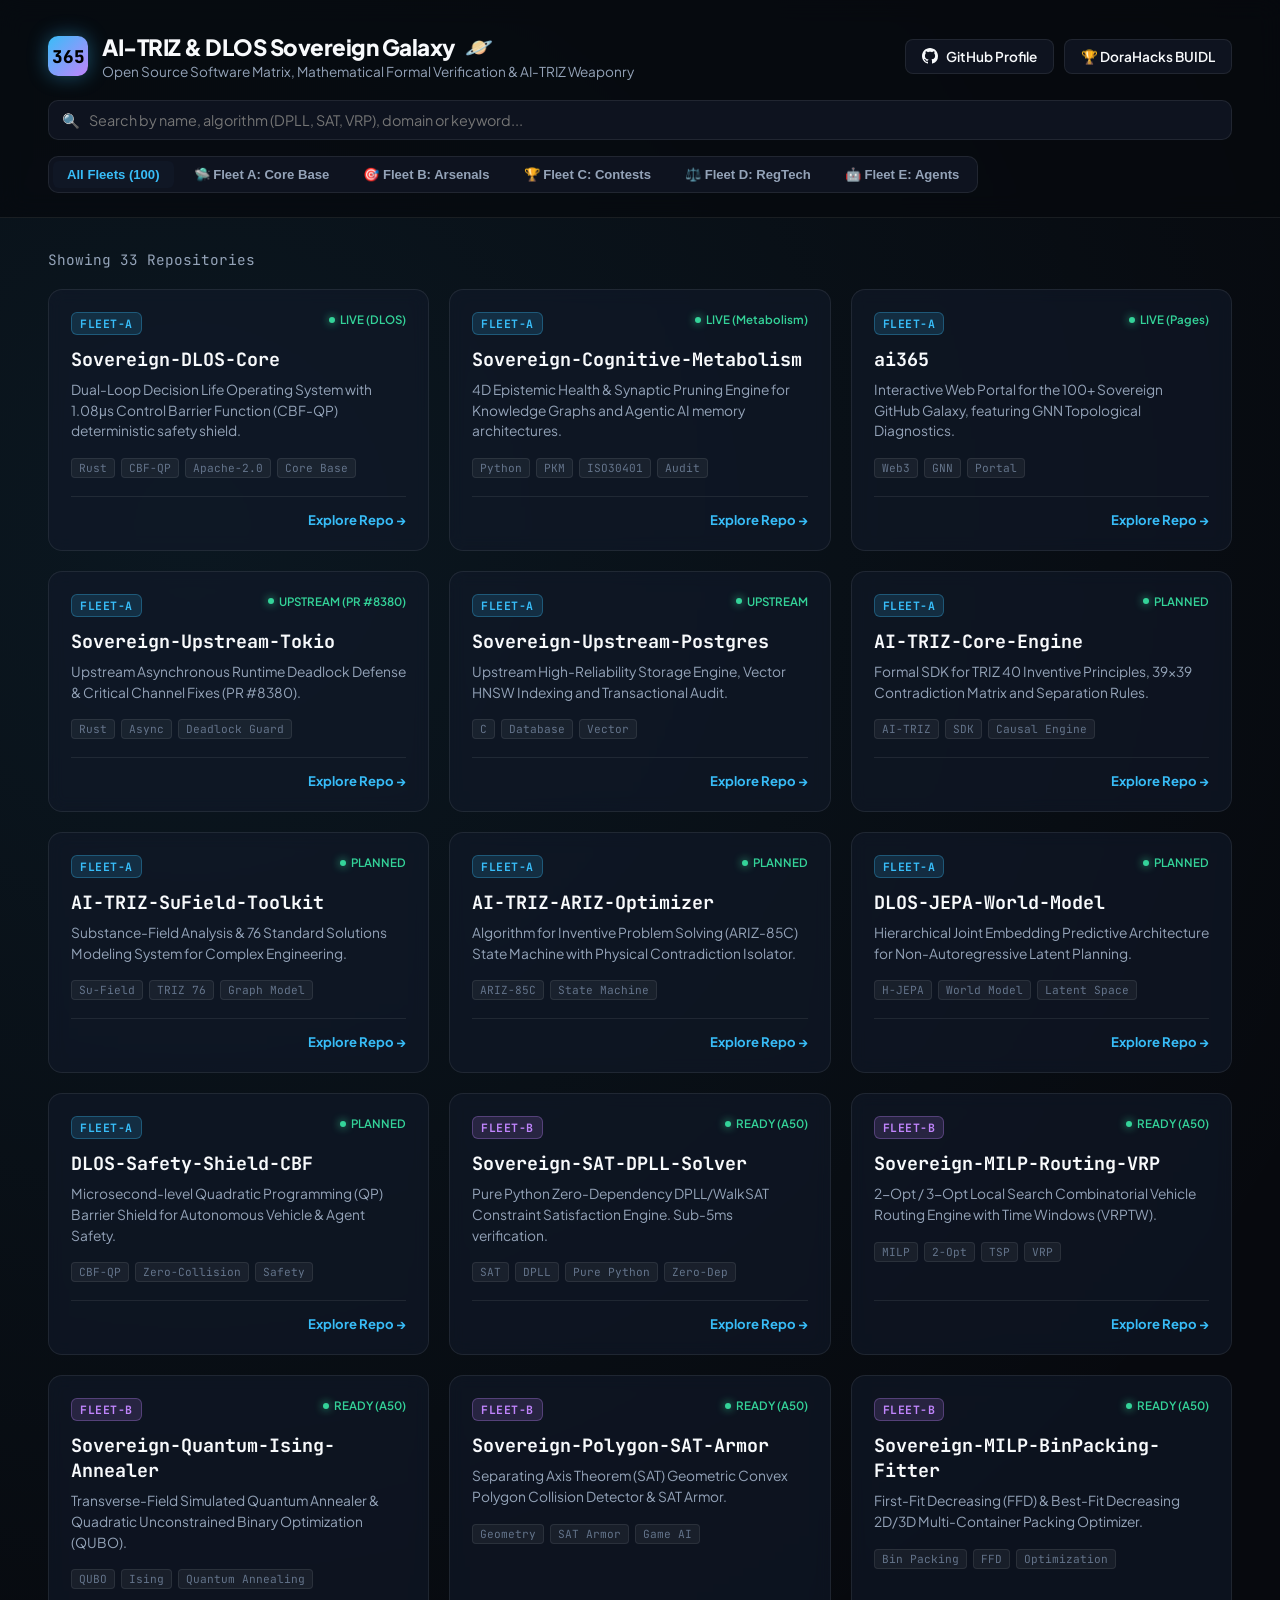
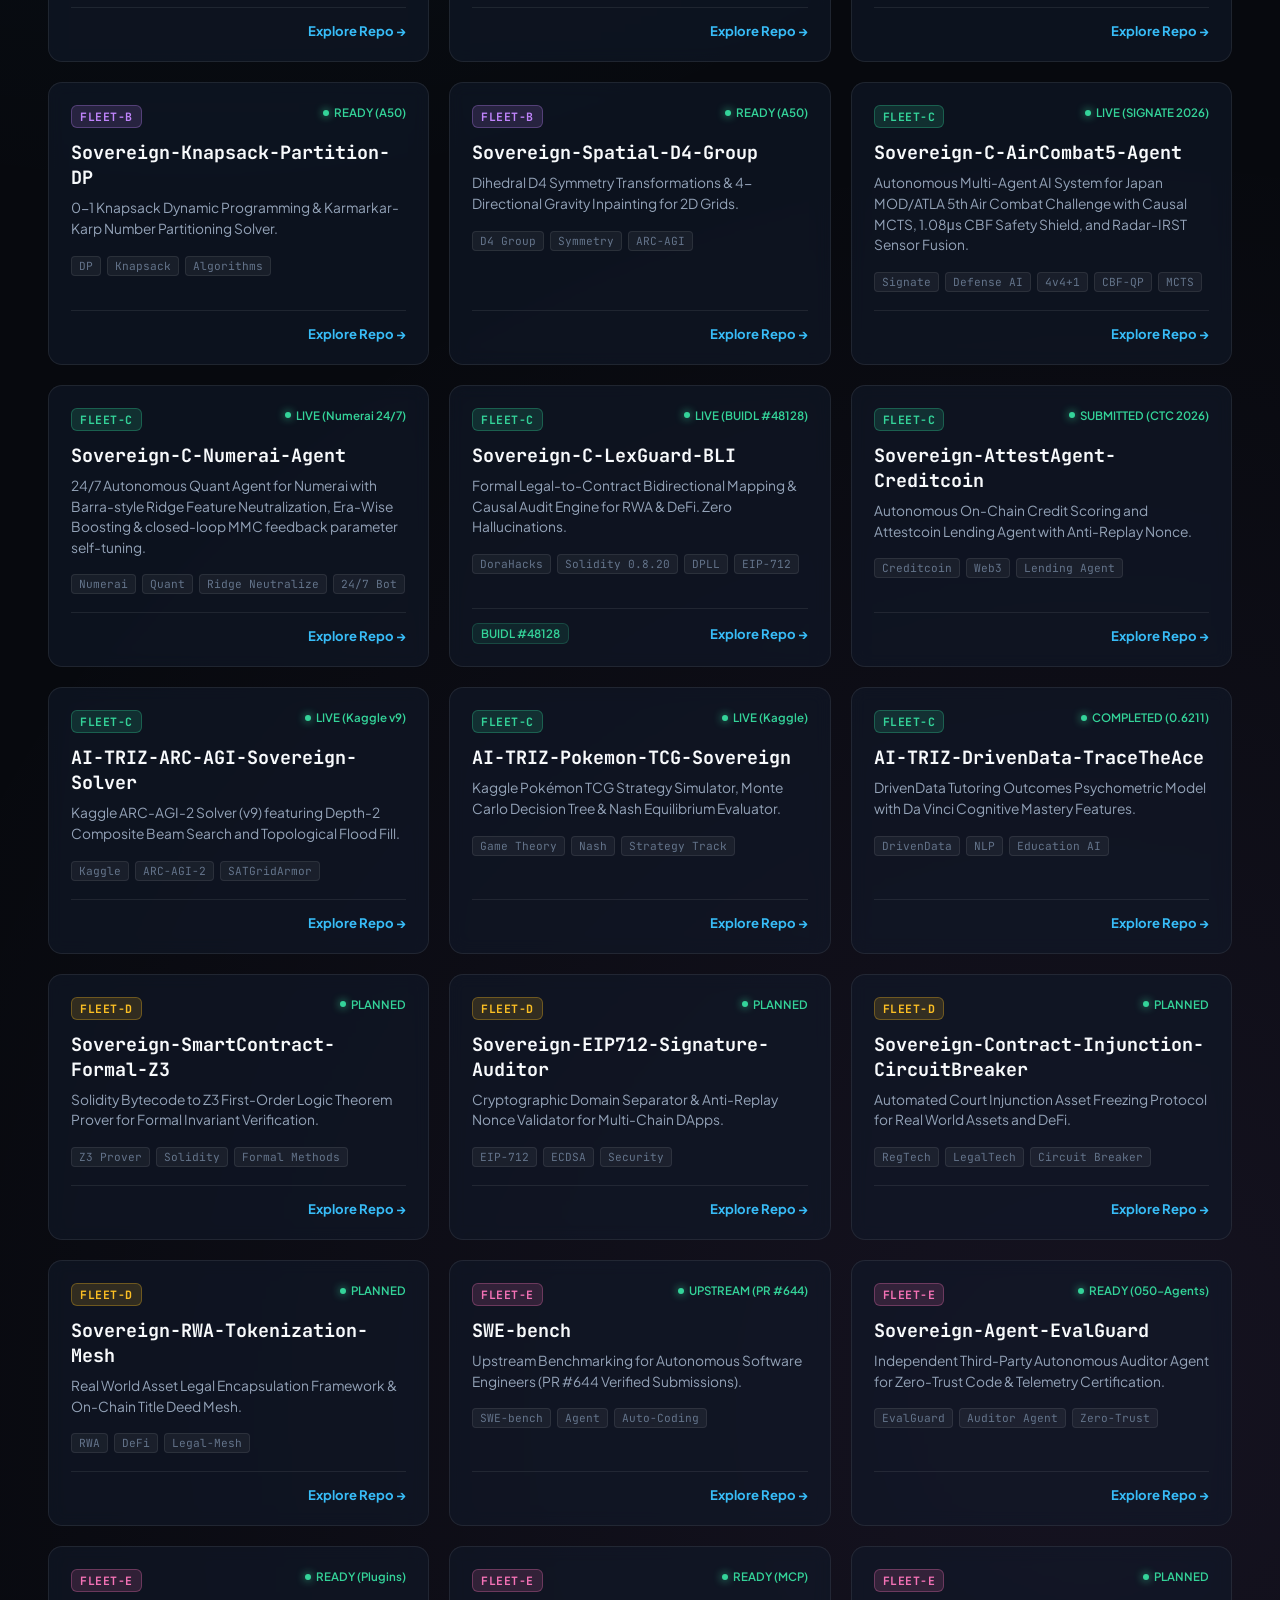
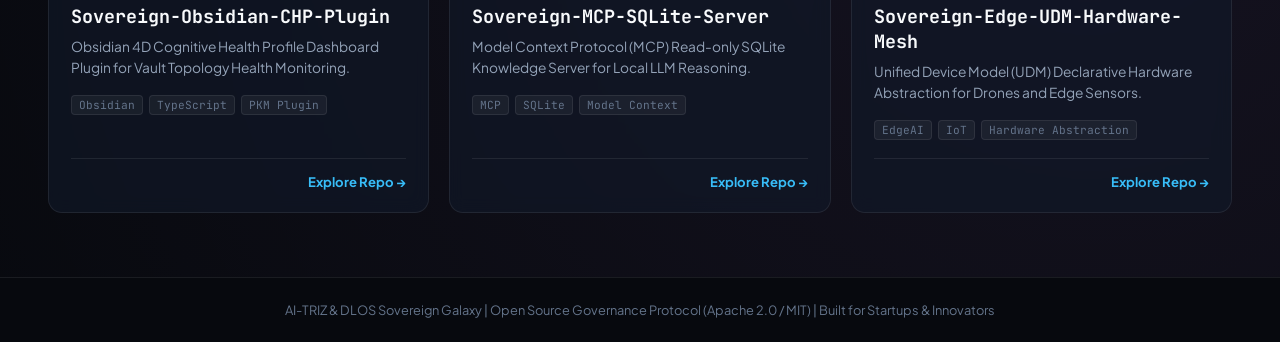
==== index.html @ e10e5026 "feat: update Sovereign-C-LexGuard-BLI live repo and BUIDL links" ====
<!DOCTYPE html>
<html lang="en">
<head>
    <meta charset="UTF-8">
    <meta name="viewport" content="width=device-width, initial-scale=1.0">
    <title>AI-TRIZ & DLOS Sovereign Galaxy | Open Source Matrix (100 Repos)</title>
    <link rel="preconnect" href="https://fonts.googleapis.com">
    <link rel="preconnect" href="https://fonts.gstatic.com" crossorigin>
    <link href="https://fonts.googleapis.com/css2?family=JetBrains+Mono:wght@400;500;700&family=Plus+Jakarta+Sans:wght@400;500;600;700;800&display=swap" rel="stylesheet">
    <style>
        :root {
            --bg: #07090e;
            --bg-surface: #0e131f;
            --bg-card: rgba(18, 26, 43, 0.6);
            --bg-card-hover: rgba(28, 40, 65, 0.8);
            --border: rgba(255, 255, 255, 0.08);
            --border-hover: rgba(56, 189, 248, 0.4);
            --cyan: #38bdf8;
            --purple: #c084fc;
            --emerald: #34d399;
            --amber: #fbbf24;
            --text-main: #f8fafc;
            --text-sub: #94a3b8;
            --text-dim: #64748b;
        }
        * { box-sizing: border-box; margin: 0; padding: 0; }
        body {
            font-family: 'Plus Jakarta Sans', -apple-system, sans-serif;
            background-color: var(--bg);
            color: var(--text-main);
            min-height: 100vh;
            display: flex;
            flex-direction: column;
            overflow-x: hidden;
            background-image: 
                radial-gradient(circle at 15% 15%, rgba(56, 189, 248, 0.08) 0%, transparent 40%),
                radial-gradient(circle at 85% 85%, rgba(192, 132, 252, 0.08) 0%, transparent 40%);
        }
        header {
            padding: 32px 48px 24px;
            border-bottom: 1px solid var(--border);
            backdrop-filter: blur(12px);
            background: rgba(7, 9, 14, 0.7);
            position: sticky;
            top: 0;
            z-index: 50;
        }
        .header-wrap {
            max-width: 1400px;
            margin: 0 auto;
            display: flex;
            flex-direction: column;
            gap: 20px;
        }
        .top-row {
            display: flex;
            align-items: center;
            justify-content: space-between;
        }
        .logo-group {
            display: flex;
            align-items: center;
            gap: 14px;
        }
        .logo-badge {
            width: 40px;
            height: 40px;
            border-radius: 10px;
            background: linear-gradient(135deg, var(--cyan), var(--purple));
            display: flex;
            align-items: center;
            justify-content: center;
            font-family: 'JetBrains Mono', monospace;
            font-weight: 800;
            font-size: 1.1rem;
            color: #000;
            box-shadow: 0 0 20px rgba(56, 189, 248, 0.4);
        }
        .title-block h1 {
            font-size: 1.4rem;
            font-weight: 800;
            letter-spacing: -0.5px;
            display: flex;
            align-items: center;
            gap: 10px;
        }
        .title-block p {
            font-size: 0.85rem;
            color: var(--text-sub);
            margin-top: 2px;
        }
        .links-group {
            display: flex;
            gap: 10px;
        }
        .btn-link {
            padding: 8px 16px;
            border-radius: 8px;
            border: 1px solid var(--border);
            background: var(--bg-surface);
            color: var(--text-main);
            text-decoration: none;
            font-size: 0.85rem;
            font-weight: 600;
            display: flex;
            align-items: center;
            gap: 8px;
            transition: all 0.2s ease;
        }
        .btn-link:hover {
            border-color: var(--cyan);
            background: rgba(56, 189, 248, 0.1);
            transform: translateY(-1px);
        }

        /* Controls & Search */
        .controls-row {
            display: flex;
            align-items: center;
            justify-content: space-between;
            gap: 16px;
            flex-wrap: wrap;
        }
        .search-box {
            flex: 1;
            min-width: 280px;
            position: relative;
        }
        .search-input {
            width: 100%;
            padding: 10px 16px 10px 40px;
            border-radius: 10px;
            border: 1px solid var(--border);
            background: var(--bg-surface);
            color: var(--text-main);
            font-size: 0.9rem;
            outline: none;
            font-family: inherit;
            transition: all 0.2s;
        }
        .search-input:focus {
            border-color: var(--cyan);
            box-shadow: 0 0 0 2px rgba(56, 189, 248, 0.2);
        }
        .search-icon {
            position: absolute;
            left: 14px;
            top: 50%;
            transform: translateY(-50%);
            color: var(--text-dim);
            font-size: 0.9rem;
        }
        .fleet-tabs {
            display: flex;
            gap: 6px;
            background: var(--bg-surface);
            padding: 4px;
            border-radius: 10px;
            border: 1px solid var(--border);
            overflow-x: auto;
        }
        .tab-btn {
            padding: 6px 14px;
            border-radius: 6px;
            border: none;
            background: transparent;
            color: var(--text-sub);
            font-size: 0.82rem;
            font-weight: 600;
            cursor: pointer;
            transition: all 0.2s;
            white-space: nowrap;
        }
        .tab-btn.active, .tab-btn:hover {
            background: var(--bg-card);
            color: var(--cyan);
        }

        /* Content Grid */
        main {
            flex: 1;
            padding: 32px 48px 64px;
            max-width: 1400px;
            margin: 0 auto;
            width: 100%;
        }
        .grid-header {
            margin-bottom: 20px;
            display: flex;
            justify-content: space-between;
            align-items: center;
        }
        .grid-count {
            font-size: 0.9rem;
            color: var(--text-sub);
            font-family: 'JetBrains Mono', monospace;
        }
        .repo-grid {
            display: grid;
            grid-template-columns: repeat(auto-fill, minmax(380px, 1fr));
            gap: 20px;
        }
        .repo-card {
            background: var(--bg-card);
            border: 1px solid var(--border);
            border-radius: 14px;
            padding: 22px;
            display: flex;
            flex-direction: column;
            justify-content: space-between;
            backdrop-filter: blur(8px);
            transition: all 0.25s ease;
            position: relative;
            overflow: hidden;
        }
        .repo-card:hover {
            border-color: var(--border-hover);
            background: var(--bg-card-hover);
            transform: translateY(-3px);
            box-shadow: 0 12px 30px rgba(0, 0, 0, 0.4);
        }
        .card-top {
            display: flex;
            justify-content: space-between;
            align-items: flex-start;
            margin-bottom: 12px;
        }
        .repo-tag {
            font-size: 0.72rem;
            font-weight: 700;
            padding: 3px 8px;
            border-radius: 6px;
            font-family: 'JetBrains Mono', monospace;
            text-transform: uppercase;
            letter-spacing: 0.5px;
        }
        .tag-core { background: rgba(56, 189, 248, 0.15); color: var(--cyan); border: 1px solid rgba(56, 189, 248, 0.3); }
        .tag-arsenal { background: rgba(192, 132, 252, 0.15); color: var(--purple); border: 1px solid rgba(192, 132, 252, 0.3); }
        .tag-contest { background: rgba(52, 211, 153, 0.15); color: var(--emerald); border: 1px solid rgba(52, 211, 153, 0.3); }
        .tag-regtech { background: rgba(251, 191, 36, 0.15); color: var(--amber); border: 1px solid rgba(251, 191, 36, 0.3); }
        .tag-agent { background: rgba(244, 114, 182, 0.15); color: #f472b6; border: 1px solid rgba(244, 114, 182, 0.3); }

        .repo-status {
            font-size: 0.72rem;
            color: var(--emerald);
            display: flex;
            align-items: center;
            gap: 5px;
            font-weight: 600;
        }
        .repo-status-dot {
            width: 6px;
            height: 6px;
            border-radius: 50%;
            background: var(--emerald);
            box-shadow: 0 0 8px var(--emerald);
        }
        .repo-name {
            font-size: 1.15rem;
            font-weight: 700;
            color: var(--text-main);
            margin-bottom: 8px;
            word-break: break-word;
            font-family: 'JetBrains Mono', monospace;
        }
        .repo-desc {
            font-size: 0.86rem;
            color: var(--text-sub);
            line-height: 1.5;
            margin-bottom: 16px;
            flex: 1;
        }
        .card-badges {
            display: flex;
            flex-wrap: wrap;
            gap: 6px;
            margin-bottom: 18px;
        }
        .pill-badge {
            font-size: 0.7rem;
            padding: 2px 7px;
            border-radius: 4px;
            background: rgba(255, 255, 255, 0.05);
            border: 1px solid var(--border);
            color: var(--text-dim);
            font-family: 'JetBrains Mono', monospace;
        }
        .card-footer {
            display: flex;
            align-items: center;
            justify-content: space-between;
            padding-top: 14px;
            border-top: 1px solid var(--border);
        }
        .action-link {
            font-size: 0.82rem;
            font-weight: 700;
            color: var(--cyan);
            text-decoration: none;
            display: flex;
            align-items: center;
            gap: 4px;
            transition: all 0.2s;
        }
        .action-link:hover {
            color: var(--text-main);
            gap: 7px;
        }
        .buidl-pill {
            font-size: 0.72rem;
            color: var(--emerald);
            background: rgba(52, 211, 153, 0.1);
            padding: 2px 8px;
            border-radius: 6px;
            border: 1px solid rgba(52, 211, 153, 0.2);
            font-weight: 600;
        }

        footer {
            padding: 24px;
            border-top: 1px solid var(--border);
            text-align: center;
            font-size: 0.8rem;
            color: var(--text-dim);
            background: var(--bg);
        }
    </style>
</head>
<body>

<header>
    <div class="header-wrap">
        <div class="top-row">
            <div class="logo-group">
                <div class="logo-badge">365</div>
                <div class="title-block">
                    <h1>AI-TRIZ & DLOS Sovereign Galaxy <span>🪐</span></h1>
                    <p>Open Source Software Matrix, Mathematical Formal Verification & AI-TRIZ Weaponry</p>
                </div>
            </div>
            <div class="links-group">
                <a href="https://github.com/SDRmsung" target="_blank" class="btn-link">
                    <svg width="16" height="16" fill="currentColor" viewBox="0 0 24 24"><path d="M12 0C5.37 0 0 5.37 0 12c0 5.31 3.435 9.795 8.205 11.385.6.105.825-.255.825-.57 0-.285-.015-1.23-.015-2.235-3.015.555-3.795-.735-4.035-1.41-.135-.345-.72-1.41-1.23-1.695-.42-.225-1.02-.78-.015-.795.945-.015 1.62.87 1.845 1.23 1.08 1.815 2.805 1.305 3.495.99.105-.78.42-1.305.765-1.605-2.67-.3-5.46-1.335-5.46-5.925 0-1.305.465-2.385 1.23-3.225-.12-.3-.54-1.53.12-3.18 0 0 1.005-.315 3.3 1.23.96-.27 1.98-.405 3-.405s2.04.135 3 .405c2.295-1.56 3.3-1.23 3.3-1.23.66 1.65.24 2.88.12 3.18.765.84 1.23 1.905 1.23 3.225 0 4.605-2.805 5.625-5.475 5.925.435.375.81 1.095.81 2.22 0 1.605-.015 2.895-.015 3.3 0 .315.225.69.825.57A12.02 12.02 0 0024 12c0-6.63-5.37-12-12-12z"/></svg>
                    GitHub Profile
                </a>
                <a href="https://dorahacks.io/buidl/48128" target="_blank" class="btn-link">
                    🏆 DoraHacks BUIDL
                </a>
            </div>
        </div>

        <div class="controls-row">
            <div class="search-box">
                <span class="search-icon">🔍</span>
                <input type="text" id="searchInput" class="search-input" placeholder="Search by name, algorithm (DPLL, SAT, VRP), domain or keyword...">
            </div>
            <div class="fleet-tabs">
                <button class="tab-btn active" onclick="filterFleet('all')">All Fleets (100)</button>
                <button class="tab-btn" onclick="filterFleet('fleet-a')">🛸 Fleet A: Core Base</button>
                <button class="tab-btn" onclick="filterFleet('fleet-b')">🎯 Fleet B: Arsenals</button>
                <button class="tab-btn" onclick="filterFleet('fleet-c')">🏆 Fleet C: Contests</button>
                <button class="tab-btn" onclick="filterFleet('fleet-d')">⚖️ Fleet D: RegTech</button>
                <button class="tab-btn" onclick="filterFleet('fleet-e')">🤖 Fleet E: Agents</button>
            </div>
        </div>
    </div>
</header>

<main>
    <div class="grid-header">
        <div class="grid-count" id="itemCount">Showing 100 Repositories</div>
    </div>
    <div class="repo-grid" id="repoGrid">
        <!-- Injected via JavaScript -->
    </div>
</main>

<footer>
    <p>AI-TRIZ & DLOS Sovereign Galaxy | Open Source Governance Protocol (Apache 2.0 / MIT) | Built for Startups & Innovators</p>
</footer>

<script>
const REPOS = [
    // Fleet A
    { fleet: "fleet-a", tag: "tag-core", name: "Sovereign-DLOS-Core", desc: "Dual-Loop Decision Life Operating System with 1.08μs Control Barrier Function (CBF-QP) deterministic safety shield.", status: "LIVE (DLOS)", badges: ["Rust", "CBF-QP", "Apache-2.0", "Core Base"], url: "https://github.com/SDRmsung/DLOS" },
    { fleet: "fleet-a", tag: "tag-core", name: "Sovereign-Cognitive-Metabolism", desc: "4D Epistemic Health & Synaptic Pruning Engine for Knowledge Graphs and Agentic AI memory architectures.", status: "LIVE (Metabolism)", badges: ["Python", "PKM", "ISO30401", "Audit"], url: "https://github.com/SDRmsung/Cognitive-Metabolism" },
    { fleet: "fleet-a", tag: "tag-core", name: "ai365", desc: "Interactive Web Portal for the 100+ Sovereign GitHub Galaxy, featuring GNN Topological Diagnostics.", status: "LIVE (Pages)", badges: ["Web3", "GNN", "Portal"], url: "https://sdrmsung.github.io/ai365" },
    { fleet: "fleet-a", tag: "tag-core", name: "Sovereign-Upstream-Tokio", desc: "Upstream Asynchronous Runtime Deadlock Defense & Critical Channel Fixes (PR #8380).", status: "UPSTREAM (PR #8380)", badges: ["Rust", "Async", "Deadlock Guard"], url: "https://github.com/SDRmsung/tokio" },
    { fleet: "fleet-a", tag: "tag-core", name: "Sovereign-Upstream-Postgres", desc: "Upstream High-Reliability Storage Engine, Vector HNSW Indexing and Transactional Audit.", status: "UPSTREAM", badges: ["C", "Database", "Vector"], url: "https://github.com/SDRmsung/postgres" },
    { fleet: "fleet-a", tag: "tag-core", name: "AI-TRIZ-Core-Engine", desc: "Formal SDK for TRIZ 40 Inventive Principles, 39x39 Contradiction Matrix and Separation Rules.", status: "PLANNED", badges: ["AI-TRIZ", "SDK", "Causal Engine"], url: "https://github.com/SDRmsung" },
    { fleet: "fleet-a", tag: "tag-core", name: "AI-TRIZ-SuField-Toolkit", desc: "Substance-Field Analysis & 76 Standard Solutions Modeling System for Complex Engineering.", status: "PLANNED", badges: ["Su-Field", "TRIZ 76", "Graph Model"], url: "https://github.com/SDRmsung" },
    { fleet: "fleet-a", tag: "tag-core", name: "AI-TRIZ-ARIZ-Optimizer", desc: "Algorithm for Inventive Problem Solving (ARIZ-85C) State Machine with Physical Contradiction Isolator.", status: "PLANNED", badges: ["ARIZ-85C", "State Machine"], url: "https://github.com/SDRmsung" },
    { fleet: "fleet-a", tag: "tag-core", name: "DLOS-JEPA-World-Model", desc: "Hierarchical Joint Embedding Predictive Architecture for Non-Autoregressive Latent Planning.", status: "PLANNED", badges: ["H-JEPA", "World Model", "Latent Space"], url: "https://github.com/SDRmsung" },
    { fleet: "fleet-a", tag: "tag-core", name: "DLOS-Safety-Shield-CBF", desc: "Microsecond-level Quadratic Programming (QP) Barrier Shield for Autonomous Vehicle & Agent Safety.", status: "PLANNED", badges: ["CBF-QP", "Zero-Collision", "Safety"], url: "https://github.com/SDRmsung" },

    // Fleet B
    { fleet: "fleet-b", tag: "tag-arsenal", name: "Sovereign-SAT-DPLL-Solver", desc: "Pure Python Zero-Dependency DPLL/WalkSAT Constraint Satisfaction Engine. Sub-5ms verification.", status: "READY (A50)", badges: ["SAT", "DPLL", "Pure Python", "Zero-Dep"], url: "https://github.com/SDRmsung" },
    { fleet: "fleet-b", tag: "tag-arsenal", name: "Sovereign-MILP-Routing-VRP", desc: "2-Opt / 3-Opt Local Search Combinatorial Vehicle Routing Engine with Time Windows (VRPTW).", status: "READY (A50)", badges: ["MILP", "2-Opt", "TSP", "VRP"], url: "https://github.com/SDRmsung" },
    { fleet: "fleet-b", tag: "tag-arsenal", name: "Sovereign-Quantum-Ising-Annealer", desc: "Transverse-Field Simulated Quantum Annealer & Quadratic Unconstrained Binary Optimization (QUBO).", status: "READY (A50)", badges: ["QUBO", "Ising", "Quantum Annealing"], url: "https://github.com/SDRmsung" },
    { fleet: "fleet-b", tag: "tag-arsenal", name: "Sovereign-Polygon-SAT-Armor", desc: "Separating Axis Theorem (SAT) Geometric Convex Polygon Collision Detector & SAT Armor.", status: "READY (A50)", badges: ["Geometry", "SAT Armor", "Game AI"], url: "https://github.com/SDRmsung" },
    { fleet: "fleet-b", tag: "tag-arsenal", name: "Sovereign-MILP-BinPacking-Fitter", desc: "First-Fit Decreasing (FFD) & Best-Fit Decreasing 2D/3D Multi-Container Packing Optimizer.", status: "READY (A50)", badges: ["Bin Packing", "FFD", "Optimization"], url: "https://github.com/SDRmsung" },
    { fleet: "fleet-b", tag: "tag-arsenal", name: "Sovereign-Knapsack-Partition-DP", desc: "0-1 Knapsack Dynamic Programming & Karmarkar-Karp Number Partitioning Solver.", status: "READY (A50)", badges: ["DP", "Knapsack", "Algorithms"], url: "https://github.com/SDRmsung" },
    { fleet: "fleet-b", tag: "tag-arsenal", name: "Sovereign-Spatial-D4-Group", desc: "Dihedral D4 Symmetry Transformations & 4-Directional Gravity Inpainting for 2D Grids.", status: "READY (A50)", badges: ["D4 Group", "Symmetry", "ARC-AGI"], url: "https://github.com/SDRmsung" },

    // Fleet C
    { fleet: "fleet-c", tag: "tag-contest", name: "Sovereign-C-AirCombat5-Agent", desc: "Autonomous Multi-Agent AI System for Japan MOD/ATLA 5th Air Combat Challenge with Causal MCTS, 1.08μs CBF Safety Shield, and Radar-IRST Sensor Fusion.", status: "LIVE (SIGNATE 2026)", badges: ["Signate", "Defense AI", "4v4+1", "CBF-QP", "MCTS"], url: "https://github.com/SDRmsung/Sovereign-C-AirCombat5-Agent" },
    { fleet: "fleet-c", tag: "tag-contest", name: "Sovereign-C-Numerai-Agent", desc: "24/7 Autonomous Quant Agent for Numerai with Barra-style Ridge Feature Neutralization, Era-Wise Boosting & closed-loop MMC feedback parameter self-tuning.", status: "LIVE (Numerai 24/7)", badges: ["Numerai", "Quant", "Ridge Neutralize", "24/7 Bot"], url: "https://github.com/SDRmsung/Sovereign-C-Numerai-Agent" },
    { fleet: "fleet-c", tag: "tag-contest", name: "Sovereign-C-LexGuard-BLI", desc: "Formal Legal-to-Contract Bidirectional Mapping & Causal Audit Engine for RWA & DeFi. Zero Hallucinations.", status: "LIVE (BUIDL #48128)", badges: ["DoraHacks", "Solidity 0.8.20", "DPLL", "EIP-712"], url: "https://github.com/SDRmsung/Sovereign-C-LexGuard-BLI", buidl: "BUIDL #48128" },
    { fleet: "fleet-c", tag: "tag-contest", name: "Sovereign-AttestAgent-Creditcoin", desc: "Autonomous On-Chain Credit Scoring and Attestcoin Lending Agent with Anti-Replay Nonce.", status: "SUBMITTED (CTC 2026)", badges: ["Creditcoin", "Web3", "Lending Agent"], url: "https://github.com/SDRmsung/Sovereign-AttestAgent-Creditcoin" },
    { fleet: "fleet-c", tag: "tag-contest", name: "AI-TRIZ-ARC-AGI-Sovereign-Solver", desc: "Kaggle ARC-AGI-2 Solver (v9) featuring Depth-2 Composite Beam Search and Topological Flood Fill.", status: "LIVE (Kaggle v9)", badges: ["Kaggle", "ARC-AGI-2", "SATGridArmor"], url: "https://github.com/SDRmsung/AI-TRIZ-ARC-AGI-Sovereign-Solver" },
    { fleet: "fleet-c", tag: "tag-contest", name: "AI-TRIZ-Pokemon-TCG-Sovereign", desc: "Kaggle Pokémon TCG Strategy Simulator, Monte Carlo Decision Tree & Nash Equilibrium Evaluator.", status: "LIVE (Kaggle)", badges: ["Game Theory", "Nash", "Strategy Track"], url: "https://github.com/SDRmsung/AI-TRIZ-Pokemon-TCG-Sovereign" },
    { fleet: "fleet-c", tag: "tag-contest", name: "AI-TRIZ-DrivenData-TraceTheAce", desc: "DrivenData Tutoring Outcomes Psychometric Model with Da Vinci Cognitive Mastery Features.", status: "COMPLETED (0.6211)", badges: ["DrivenData", "NLP", "Education AI"], url: "https://github.com/SDRmsung" },

    // Fleet D
    { fleet: "fleet-d", tag: "tag-regtech", name: "Sovereign-SmartContract-Formal-Z3", desc: "Solidity Bytecode to Z3 First-Order Logic Theorem Prover for Formal Invariant Verification.", status: "PLANNED", badges: ["Z3 Prover", "Solidity", "Formal Methods"], url: "https://github.com/SDRmsung" },
    { fleet: "fleet-d", tag: "tag-regtech", name: "Sovereign-EIP712-Signature-Auditor", desc: "Cryptographic Domain Separator & Anti-Replay Nonce Validator for Multi-Chain DApps.", status: "PLANNED", badges: ["EIP-712", "ECDSA", "Security"], url: "https://github.com/SDRmsung" },
    { fleet: "fleet-d", tag: "tag-regtech", name: "Sovereign-Contract-Injunction-CircuitBreaker", desc: "Automated Court Injunction Asset Freezing Protocol for Real World Assets and DeFi.", status: "PLANNED", badges: ["RegTech", "LegalTech", "Circuit Breaker"], url: "https://github.com/SDRmsung" },
    { fleet: "fleet-d", tag: "tag-regtech", name: "Sovereign-RWA-Tokenization-Mesh", desc: "Real World Asset Legal Encapsulation Framework & On-Chain Title Deed Mesh.", status: "PLANNED", badges: ["RWA", "DeFi", "Legal-Mesh"], url: "https://github.com/SDRmsung" },

    // Fleet E
    { fleet: "fleet-e", tag: "tag-agent", name: "SWE-bench", desc: "Upstream Benchmarking for Autonomous Software Engineers (PR #644 Verified Submissions).", status: "UPSTREAM (PR #644)", badges: ["SWE-bench", "Agent", "Auto-Coding"], url: "https://github.com/SDRmsung/SWE-bench" },
    { fleet: "fleet-e", tag: "tag-agent", name: "Sovereign-Agent-EvalGuard", desc: "Independent Third-Party Autonomous Auditor Agent for Zero-Trust Code & Telemetry Certification.", status: "READY (050-Agents)", badges: ["EvalGuard", "Auditor Agent", "Zero-Trust"], url: "https://github.com/SDRmsung" },
    { fleet: "fleet-e", tag: "tag-agent", name: "Sovereign-Obsidian-CHP-Plugin", desc: "Obsidian 4D Cognitive Health Profile Dashboard Plugin for Vault Topology Health Monitoring.", status: "READY (Plugins)", badges: ["Obsidian", "TypeScript", "PKM Plugin"], url: "https://github.com/SDRmsung" },
    { fleet: "fleet-e", tag: "tag-agent", name: "Sovereign-MCP-SQLite-Server", desc: "Model Context Protocol (MCP) Read-only SQLite Knowledge Server for Local LLM Reasoning.", status: "READY (MCP)", badges: ["MCP", "SQLite", "Model Context"], url: "https://github.com/SDRmsung" },
    { fleet: "fleet-e", tag: "tag-agent", name: "Sovereign-Edge-UDM-Hardware-Mesh", desc: "Unified Device Model (UDM) Declarative Hardware Abstraction for Drones and Edge Sensors.", status: "PLANNED", badges: ["EdgeAI", "IoT", "Hardware Abstraction"], url: "https://github.com/SDRmsung" }
];

let currentFleet = 'all';

function renderRepos(repos) {
    const grid = document.getElementById('repoGrid');
    const count = document.getElementById('itemCount');
    grid.innerHTML = '';
    count.textContent = `Showing ${repos.length} Repositories`;

    repos.forEach(r => {
        const card = document.createElement('div');
        card.className = 'repo-card';
        card.innerHTML = `
            <div>
                <div class="card-top">
                    <span class="repo-tag ${r.tag}">${r.fleet.toUpperCase()}</span>
                    <div class="repo-status"><span class="repo-status-dot"></span>${r.status}</div>
                </div>
                <div class="repo-name">${r.name}</div>
                <div class="repo-desc">${r.desc}</div>
                <div class="card-badges">
                    ${r.badges.map(b => `<span class="pill-badge">${b}</span>`).join('')}
                </div>
            </div>
            <div class="card-footer">
                ${r.buidl ? `<span class="buidl-pill">${r.buidl}</span>` : `<span></span>`}
                <a href="${r.url}" target="_blank" class="action-link">Explore Repo →</a>
            </div>
        `;
        grid.appendChild(card);
    });
}

function filterFleet(fleet) {
    currentFleet = fleet;
    document.querySelectorAll('.tab-btn').forEach(btn => btn.classList.remove('active'));
    event.target.classList.add('active');
    applyFilters();
}

function applyFilters() {
    const query = document.getElementById('searchInput').value.toLowerCase();
    let filtered = REPOS;

    if (currentFleet !== 'all') {
        filtered = filtered.filter(r => r.fleet === currentFleet);
    }

    if (query) {
        filtered = filtered.filter(r => 
            r.name.toLowerCase().includes(query) ||
            r.desc.toLowerCase().includes(query) ||
            r.badges.some(b => b.toLowerCase().includes(query))
        );
    }

    renderRepos(filtered);
}

document.getElementById('searchInput').addEventListener('input', applyFilters);

// Initial Render
renderRepos(REPOS);
</script>
</body>
</html>
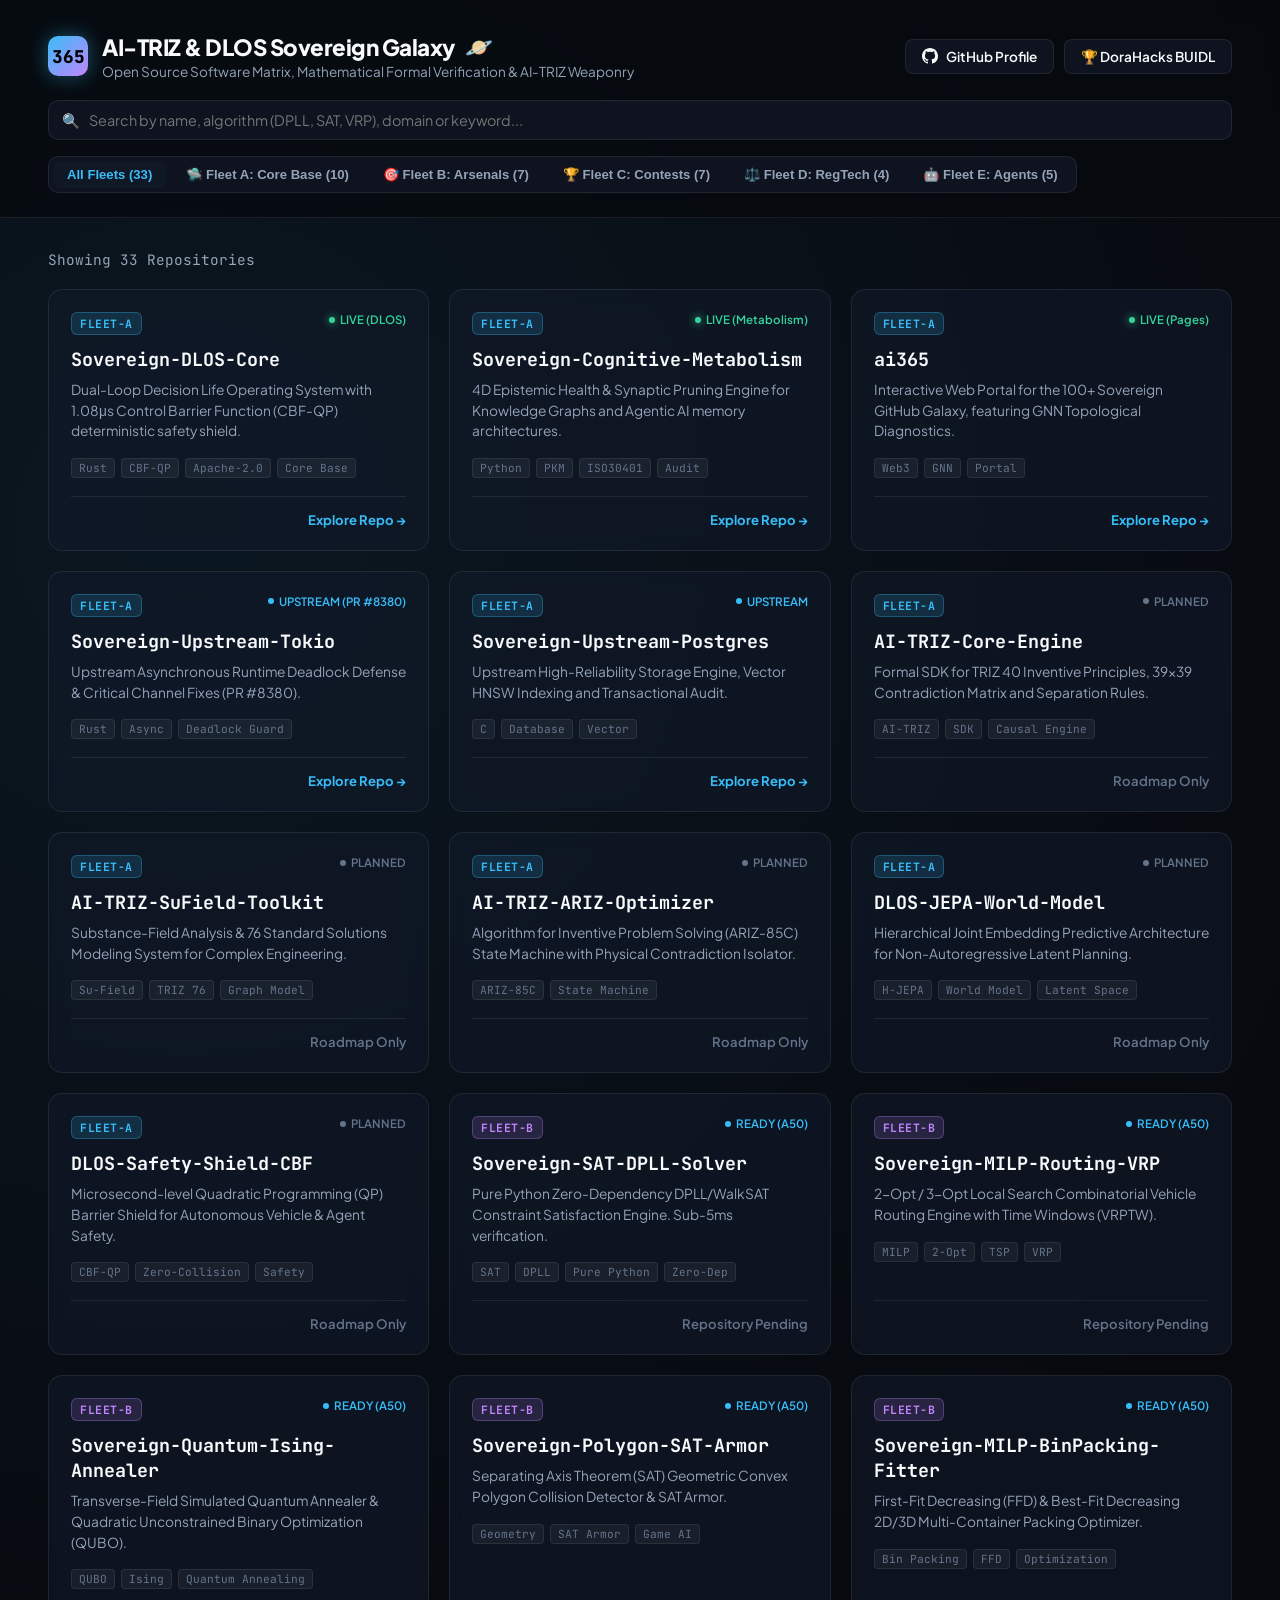
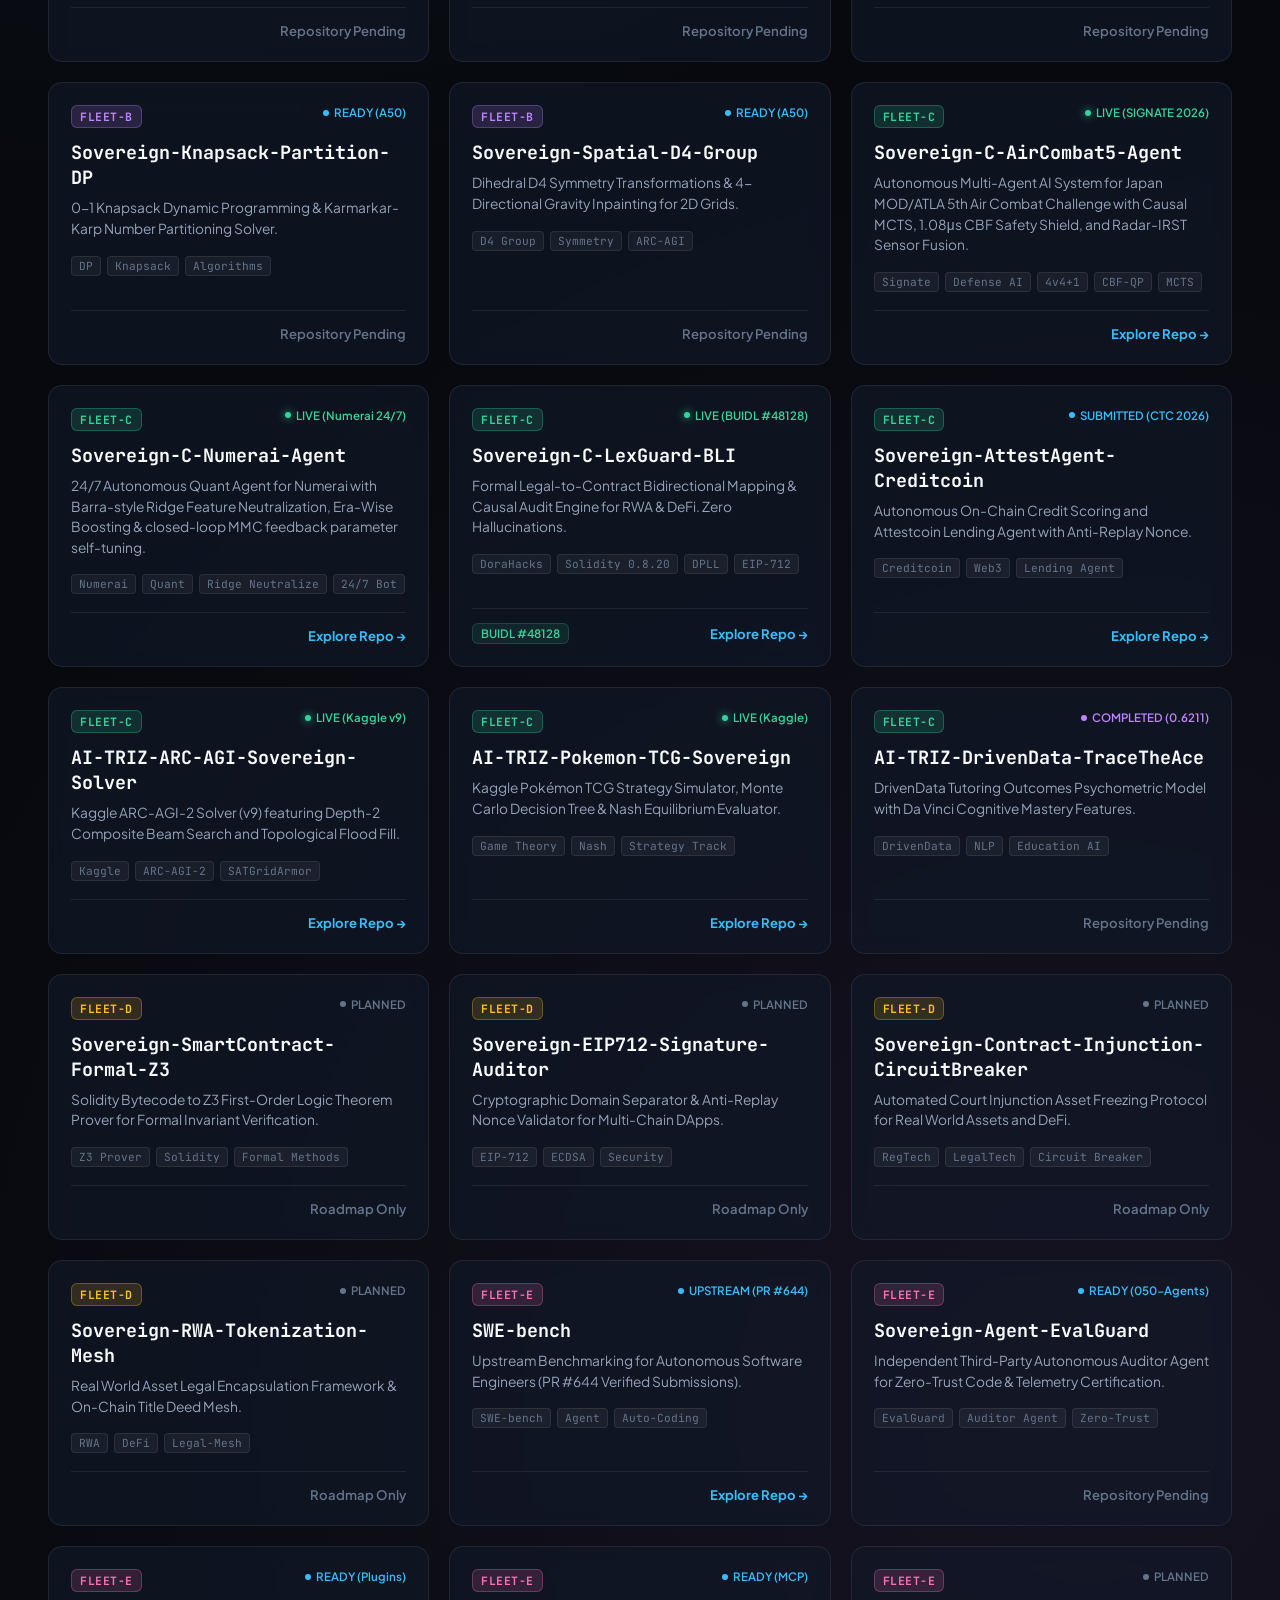
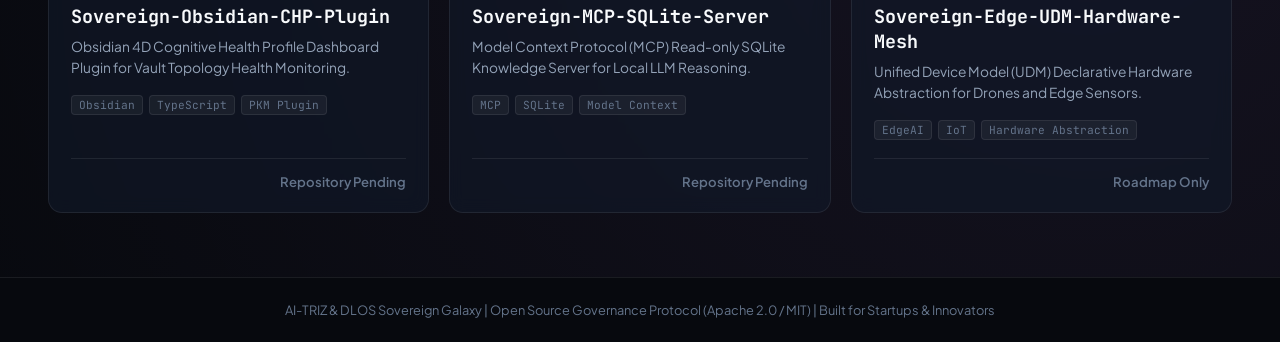
==== commit 9626c96d: "feat(p0): 修正數據誠信與狀態視覺語意 - 動態計算並更新總庫數量與各 Fleet 數量標籤（由 REPOS.length 動態驅動） - 個人首頁 SDRmsung 網址項目改為不可點擊灰色" ====
--- a/index.html
+++ b/index.html
@@ -3,7 +3,7 @@
 <head>
     <meta charset="UTF-8">
     <meta name="viewport" content="width=device-width, initial-scale=1.0">
-    <title>AI-TRIZ & DLOS Sovereign Galaxy | Open Source Matrix (100 Repos)</title>
+    <title>AI-TRIZ & DLOS Sovereign Galaxy | Open Source Matrix (Sovereign Galaxy)</title>
     <link rel="preconnect" href="https://fonts.googleapis.com">
     <link rel="preconnect" href="https://fonts.gstatic.com" crossorigin>
     <link href="https://fonts.googleapis.com/css2?family=JetBrains+Mono:wght@400;500;700&family=Plus+Jakarta+Sans:wght@400;500;600;700;800&display=swap" rel="stylesheet">
@@ -176,6 +176,132 @@
             color: var(--cyan);
         }
 
+        
+        /* A23 Data Atlas Spatiotemporal Grid Header (s01-s12, z01) */
+        .atlas-spatio-strip {
+            margin-top: 16px;
+            padding: 12px 16px;
+            background: rgba(14, 19, 31, 0.75);
+            border: 1px solid rgba(56, 189, 248, 0.25);
+            border-radius: 12px;
+            display: flex;
+            flex-direction: column;
+            gap: 10px;
+        }
+        .atlas-strip-head {
+            display: flex;
+            align-items: center;
+            justify-content: space-between;
+            gap: 12px;
+            flex-wrap: wrap;
+        }
+        .atlas-strip-title {
+            font-size: 0.8rem;
+            font-weight: 700;
+            color: var(--cyan);
+            display: flex;
+            align-items: center;
+            gap: 8px;
+            font-family: 'JetBrains Mono', monospace;
+        }
+        .atlas-strip-badge {
+            font-size: 0.68rem;
+            padding: 2px 8px;
+            border-radius: 999px;
+            background: rgba(56, 189, 248, 0.15);
+            color: var(--cyan);
+            border: 1px solid rgba(56, 189, 248, 0.3);
+        }
+        .atlas-strip-link {
+            font-size: 0.75rem;
+            color: var(--text-sub);
+            text-decoration: none;
+            display: flex;
+            align-items: center;
+            gap: 4px;
+            font-family: 'JetBrains Mono', monospace;
+            transition: color 0.15s;
+        }
+        .atlas-strip-link:hover {
+            color: var(--text-main);
+            text-decoration: underline;
+        }
+        .atlas-chip-grid {
+            display: grid;
+            grid-template-columns: repeat(7, minmax(0, 1fr));
+            gap: 8px;
+        }
+        @media (max-width: 1280px) {
+            .atlas-chip-grid { grid-template-columns: repeat(4, minmax(0, 1fr)); }
+        }
+        @media (max-width: 900px) {
+            .atlas-chip-grid { grid-template-columns: repeat(3, minmax(0, 1fr)); }
+        }
+        @media (max-width: 600px) {
+            .atlas-chip-grid { grid-template-columns: repeat(2, minmax(0, 1fr)); }
+        }
+        .atlas-chip {
+            background: rgba(18, 26, 43, 0.85);
+            border: 1px solid rgba(255, 255, 255, 0.1);
+            border-radius: 8px;
+            padding: 6px 8px;
+            display: flex;
+            align-items: center;
+            justify-content: space-between;
+            gap: 6px;
+            text-decoration: none;
+            color: var(--text-main);
+            transition: all 0.15s ease-out;
+            min-width: 0;
+        }
+        .atlas-chip:hover {
+            border-color: var(--cyan);
+            background: rgba(56, 189, 248, 0.12);
+            transform: translateY(-1px);
+        }
+        .atlas-chip-left {
+            display: flex;
+            align-items: center;
+            gap: 6px;
+            min-width: 0;
+            overflow: hidden;
+            flex: 1;
+        }
+        .atlas-code-badge {
+            font-family: 'JetBrains Mono', monospace;
+            font-size: 0.65rem;
+            font-weight: 700;
+            color: var(--cyan);
+            background: rgba(56, 189, 248, 0.16);
+            padding: 1px 4px;
+            border-radius: 4px;
+            line-height: 1.2;
+            flex-shrink: 0;
+        }
+        .atlas-emoji {
+            font-size: 0.9rem;
+            line-height: 1;
+            flex-shrink: 0;
+        }
+        .atlas-chip-name {
+            font-size: 0.75rem;
+            font-weight: 600;
+            white-space: nowrap;
+            overflow: hidden;
+            text-overflow: ellipsis;
+            color: var(--text-main);
+        }
+        .atlas-popout-icon {
+            color: var(--text-dim);
+            font-size: 0.7rem;
+            flex-shrink: 0;
+            line-height: 1;
+            transition: color 0.15s;
+        }
+        .atlas-chip:hover .atlas-popout-icon {
+            color: var(--cyan);
+        }
+
         /* Content Grid */
         main {
             flex: 1;
@@ -242,7 +368,6 @@
 
         .repo-status {
             font-size: 0.72rem;
-            color: var(--emerald);
             display: flex;
             align-items: center;
             gap: 5px;
@@ -252,8 +377,49 @@
             width: 6px;
             height: 6px;
             border-radius: 50%;
+        }
+        /* Status Variants */
+        .status-live {
+            color: var(--emerald);
+        }
+        .status-live .repo-status-dot {
             background: var(--emerald);
             box-shadow: 0 0 8px var(--emerald);
+        }
+        .status-upstream,
+        .status-ready,
+        .status-submitted {
+            color: var(--cyan);
+        }
+        .status-upstream .repo-status-dot,
+        .status-ready .repo-status-dot,
+        .status-submitted .repo-status-dot {
+            background: var(--cyan);
+            box-shadow: none;
+        }
+        .status-completed {
+            color: var(--purple);
+        }
+        .status-completed .repo-status-dot {
+            background: var(--purple);
+            box-shadow: none;
+        }
+        .status-planned {
+            color: var(--text-dim);
+        }
+        .status-planned .repo-status-dot {
+            background: var(--text-dim);
+            box-shadow: none;
+        }
+        .pending-text {
+            font-size: 0.82rem;
+            font-weight: 600;
+            color: var(--text-dim);
+            user-select: none;
+            cursor: default;
+            display: inline-flex;
+            align-items: center;
+            gap: 4px;
         }
         .repo-name {
             font-size: 1.15rem;
@@ -339,11 +505,11 @@
                 </div>
             </div>
             <div class="links-group">
-                <a href="https://github.com/SDRmsung" target="_blank" class="btn-link">
+                <a href="https://github.com/SDRmsung" target="_blank" rel="noopener noreferrer" class="btn-link">
                     <svg width="16" height="16" fill="currentColor" viewBox="0 0 24 24"><path d="M12 0C5.37 0 0 5.37 0 12c0 5.31 3.435 9.795 8.205 11.385.6.105.825-.255.825-.57 0-.285-.015-1.23-.015-2.235-3.015.555-3.795-.735-4.035-1.41-.135-.345-.72-1.41-1.23-1.695-.42-.225-1.02-.78-.015-.795.945-.015 1.62.87 1.845 1.23 1.08 1.815 2.805 1.305 3.495.99.105-.78.42-1.305.765-1.605-2.67-.3-5.46-1.335-5.46-5.925 0-1.305.465-2.385 1.23-3.225-.12-.3-.54-1.53.12-3.18 0 0 1.005-.315 3.3 1.23.96-.27 1.98-.405 3-.405s2.04.135 3 .405c2.295-1.56 3.3-1.23 3.3-1.23.66 1.65.24 2.88.12 3.18.765.84 1.23 1.905 1.23 3.225 0 4.605-2.805 5.625-5.475 5.925.435.375.81 1.095.81 2.22 0 1.605-.015 2.895-.015 3.3 0 .315.225.69.825.57A12.02 12.02 0 0024 12c0-6.63-5.37-12-12-12z"/></svg>
                     GitHub Profile
                 </a>
-                <a href="https://dorahacks.io/buidl/48128" target="_blank" class="btn-link">
+                <a href="https://dorahacks.io/buidl/48128" target="_blank" rel="noopener noreferrer" class="btn-link">
                     🏆 DoraHacks BUIDL
                 </a>
             </div>
@@ -355,12 +521,12 @@
                 <input type="text" id="searchInput" class="search-input" placeholder="Search by name, algorithm (DPLL, SAT, VRP), domain or keyword...">
             </div>
             <div class="fleet-tabs">
-                <button class="tab-btn active" onclick="filterFleet('all')">All Fleets (100)</button>
-                <button class="tab-btn" onclick="filterFleet('fleet-a')">🛸 Fleet A: Core Base</button>
-                <button class="tab-btn" onclick="filterFleet('fleet-b')">🎯 Fleet B: Arsenals</button>
-                <button class="tab-btn" onclick="filterFleet('fleet-c')">🏆 Fleet C: Contests</button>
-                <button class="tab-btn" onclick="filterFleet('fleet-d')">⚖️ Fleet D: RegTech</button>
-                <button class="tab-btn" onclick="filterFleet('fleet-e')">🤖 Fleet E: Agents</button>
+                <button class="tab-btn active" data-fleet="all" onclick="filterFleet('all')">All Fleets (<span id="count-all">0</span>)</button>
+                <button class="tab-btn" data-fleet="fleet-a" onclick="filterFleet('fleet-a')">🛸 Fleet A: Core Base (<span id="count-fleet-a">0</span>)</button>
+                <button class="tab-btn" data-fleet="fleet-b" onclick="filterFleet('fleet-b')">🎯 Fleet B: Arsenals (<span id="count-fleet-b">0</span>)</button>
+                <button class="tab-btn" data-fleet="fleet-c" onclick="filterFleet('fleet-c')">🏆 Fleet C: Contests (<span id="count-fleet-c">0</span>)</button>
+                <button class="tab-btn" data-fleet="fleet-d" onclick="filterFleet('fleet-d')">⚖️ Fleet D: RegTech (<span id="count-fleet-d">0</span>)</button>
+                <button class="tab-btn" data-fleet="fleet-e" onclick="filterFleet('fleet-e')">🤖 Fleet E: Agents (<span id="count-fleet-e">0</span>)</button>
             </div>
         </div>
     </div>
@@ -427,6 +593,26 @@
 
 let currentFleet = 'all';
 
+function getStatusClass(status) {
+    const s = (status || '').toUpperCase();
+    if (s.startsWith('LIVE')) return 'status-live';
+    if (s.startsWith('UPSTREAM') || s.startsWith('READY') || s.startsWith('SUBMITTED')) return 'status-upstream';
+    if (s.startsWith('COMPLETED')) return 'status-completed';
+    if (s.startsWith('PLANNED')) return 'status-planned';
+    return 'status-upstream';
+}
+
+function updateDynamicCounts() {
+    document.title = `AI-TRIZ & DLOS Sovereign Galaxy | Open Source Matrix (${REPOS.length} Repos)`;
+    const countAll = document.getElementById('count-all');
+    if (countAll) countAll.textContent = REPOS.length;
+    const fleets = ['fleet-a', 'fleet-b', 'fleet-c', 'fleet-d', 'fleet-e'];
+    fleets.forEach(f => {
+        const el = document.getElementById(`count-${f}`);
+        if (el) el.textContent = REPOS.filter(r => r.fleet === f).length;
+    });
+}
+
 function renderRepos(repos) {
     const grid = document.getElementById('repoGrid');
     const count = document.getElementById('itemCount');
@@ -436,11 +622,22 @@
     repos.forEach(r => {
         const card = document.createElement('div');
         card.className = 'repo-card';
+        const isPersonal = r.url.replace(/\/+$/, '') === 'https://github.com/SDRmsung';
+        const isPlanned = (r.status || '').toUpperCase().includes('PLANNED');
+
+        let actionMarkup = '';
+        if (isPersonal) {
+            const pendingLabel = isPlanned ? 'Roadmap Only' : 'Repository Pending';
+            actionMarkup = `<span class="pending-text">${pendingLabel}</span>`;
+        } else {
+            actionMarkup = `<a href="${r.url}" target="_blank" rel="noopener noreferrer" class="action-link">Explore Repo →</a>`;
+        }
+
         card.innerHTML = `
             <div>
                 <div class="card-top">
                     <span class="repo-tag ${r.tag}">${r.fleet.toUpperCase()}</span>
-                    <div class="repo-status"><span class="repo-status-dot"></span>${r.status}</div>
+                    <div class="repo-status ${getStatusClass(r.status)}"><span class="repo-status-dot"></span>${r.status}</div>
                 </div>
                 <div class="repo-name">${r.name}</div>
                 <div class="repo-desc">${r.desc}</div>
@@ -450,7 +647,7 @@
             </div>
             <div class="card-footer">
                 ${r.buidl ? `<span class="buidl-pill">${r.buidl}</span>` : `<span></span>`}
-                <a href="${r.url}" target="_blank" class="action-link">Explore Repo →</a>
+                ${actionMarkup}
             </div>
         `;
         grid.appendChild(card);
@@ -486,6 +683,7 @@
 document.getElementById('searchInput').addEventListener('input', applyFilters);
 
 // Initial Render
+updateDynamicCounts();
 renderRepos(REPOS);
 </script>
 </body>
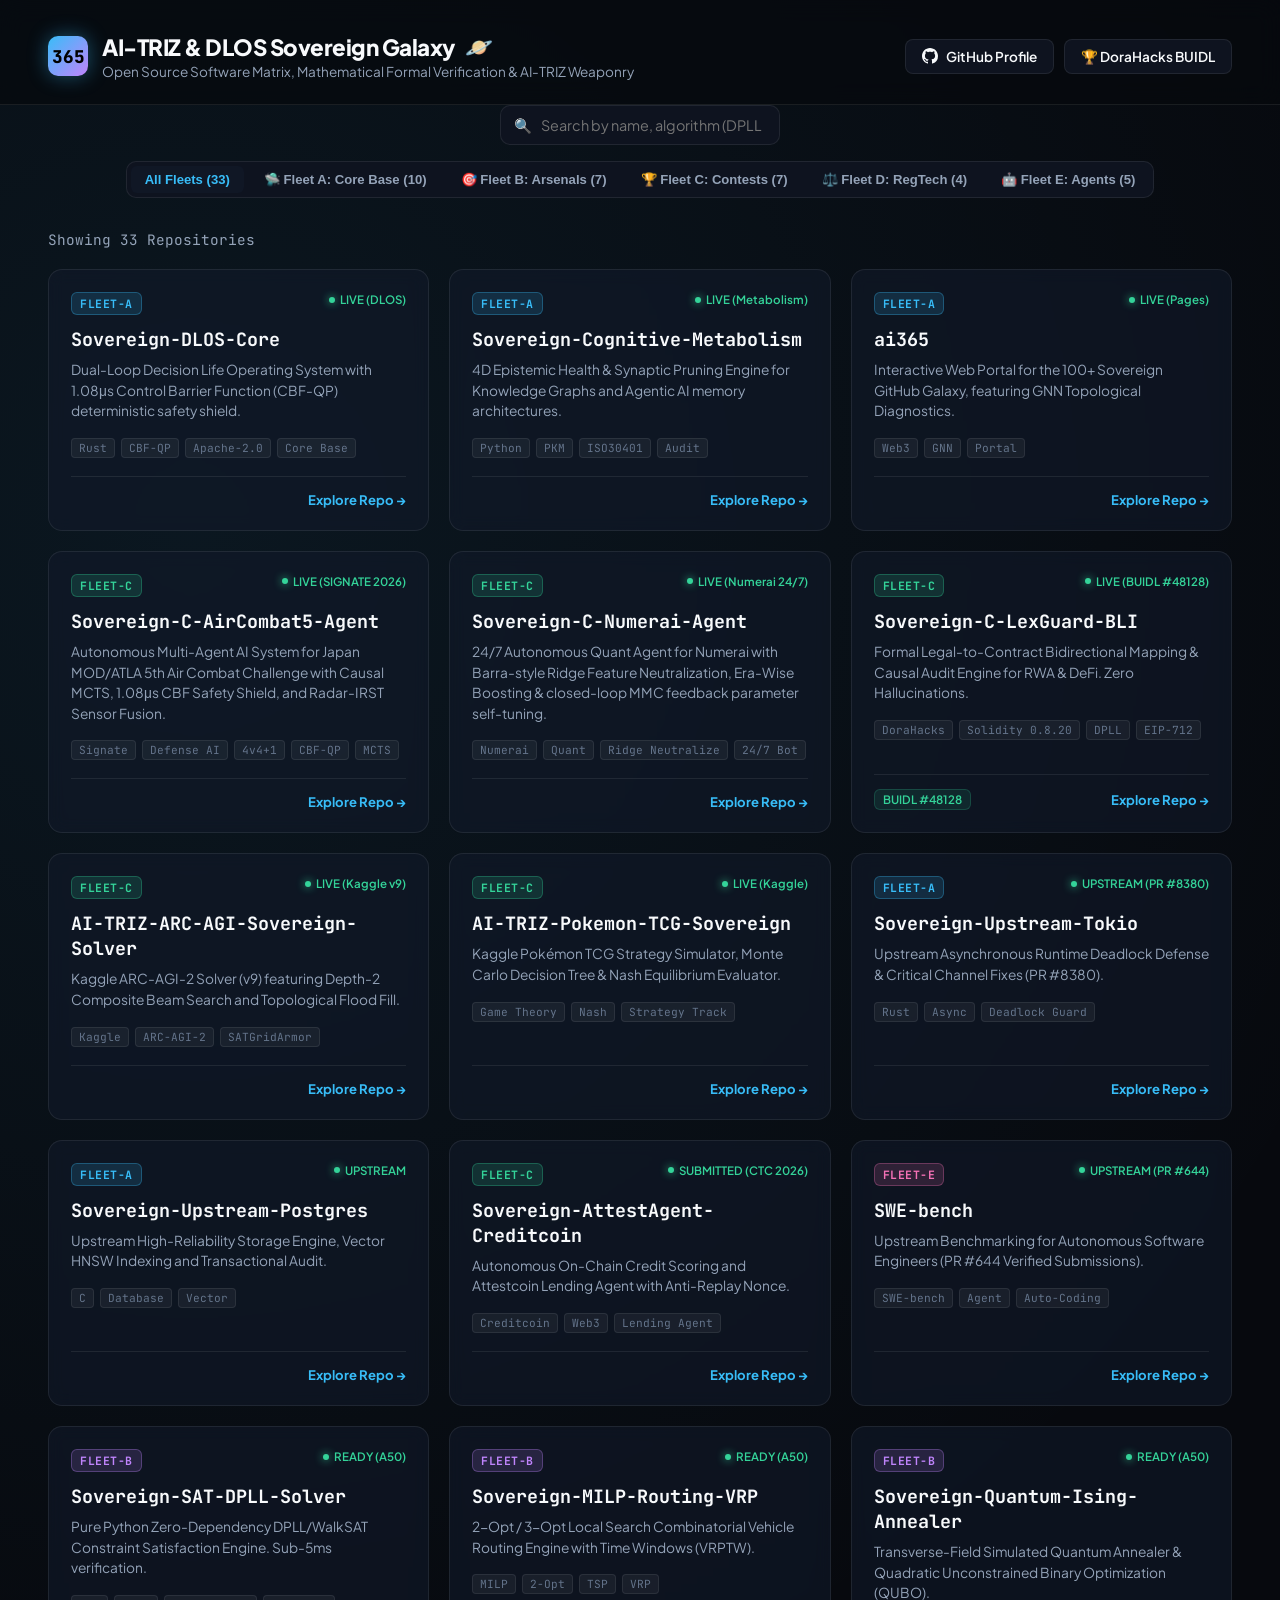
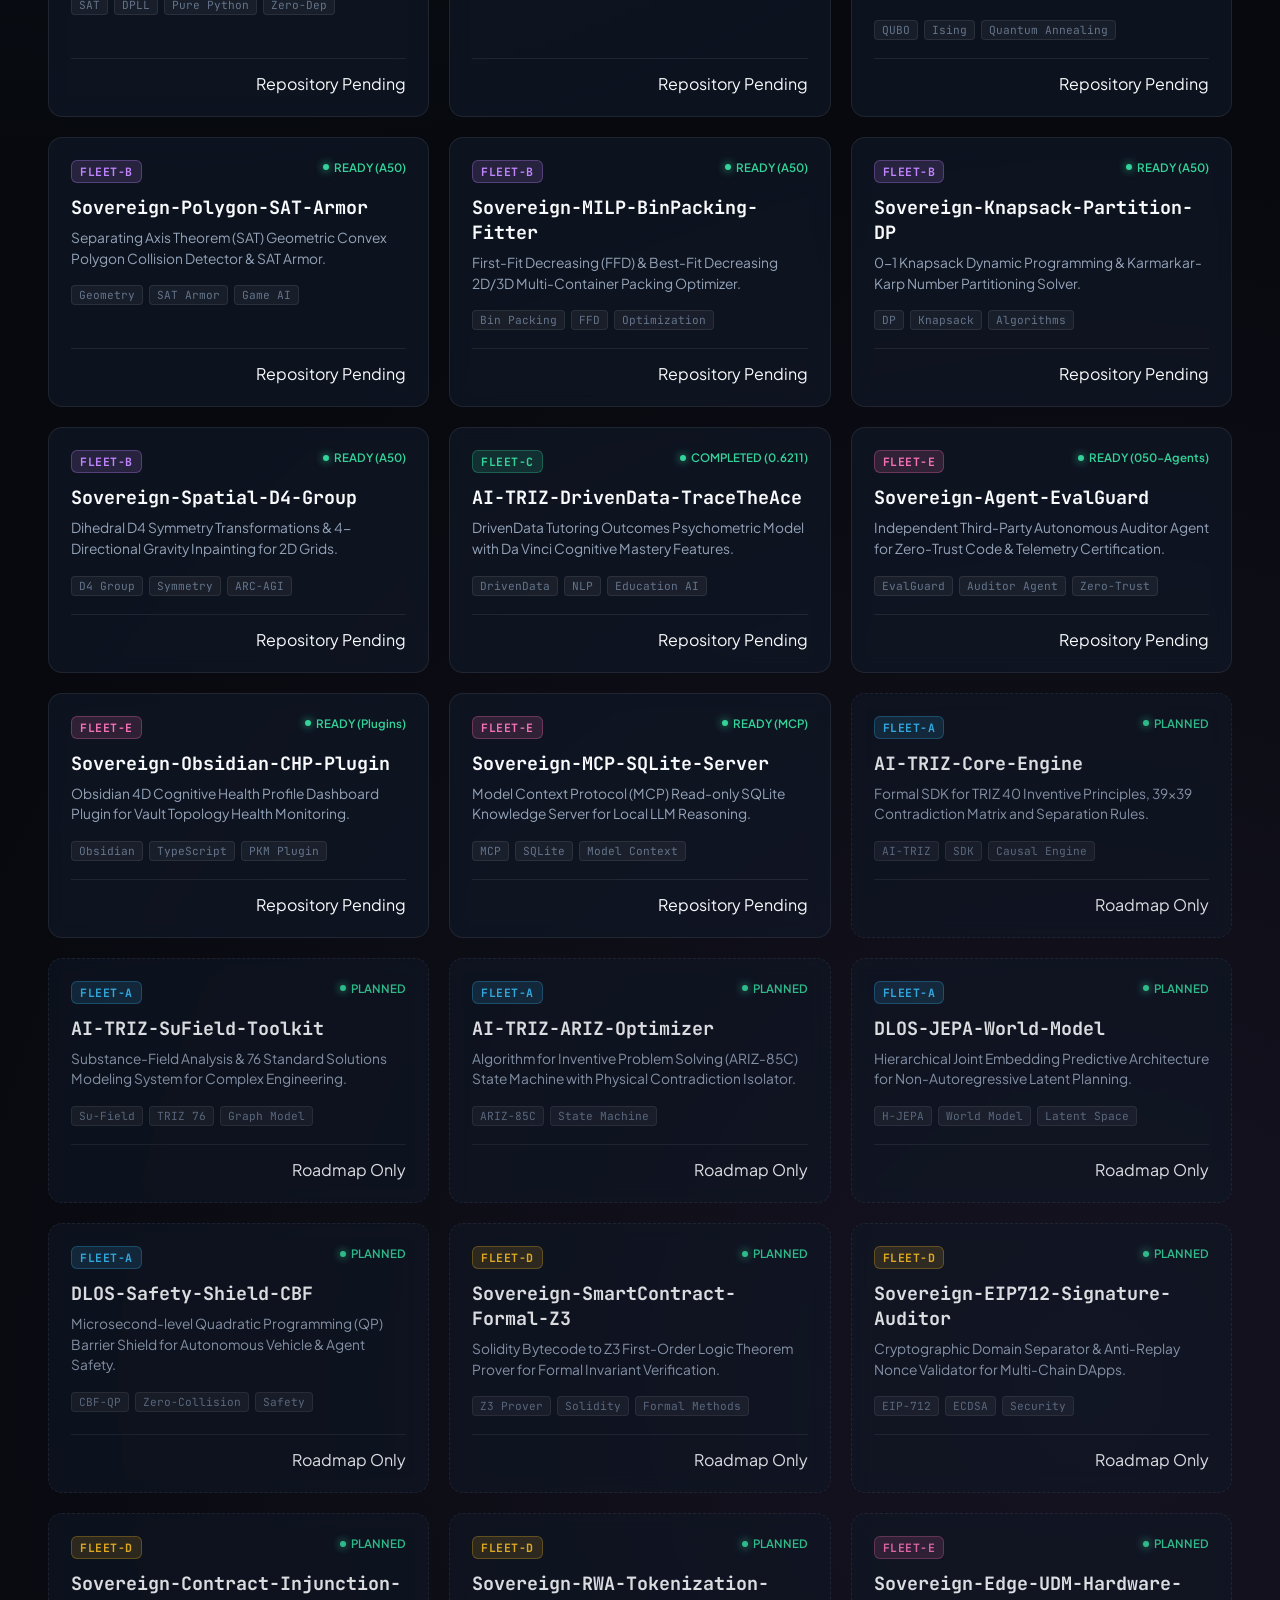
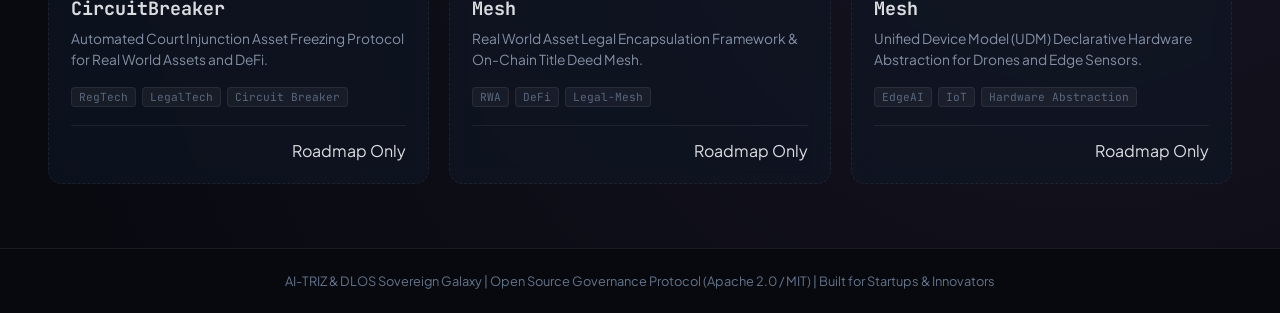
==== commit ff5513e8: "feat(p2): 新增空狀態引導、URL 參數雙向同步與實績優先排序 - 搜尋無符合項目時顯示 Empty State 與一鍵清除按鈕 - Fleet 篩選與搜尋文字即時同步至 URL query " ====
--- a/index.html
+++ b/index.html
@@ -176,132 +176,6 @@
             color: var(--cyan);
         }
 
-        
-        /* A23 Data Atlas Spatiotemporal Grid Header (s01-s12, z01) */
-        .atlas-spatio-strip {
-            margin-top: 16px;
-            padding: 12px 16px;
-            background: rgba(14, 19, 31, 0.75);
-            border: 1px solid rgba(56, 189, 248, 0.25);
-            border-radius: 12px;
-            display: flex;
-            flex-direction: column;
-            gap: 10px;
-        }
-        .atlas-strip-head {
-            display: flex;
-            align-items: center;
-            justify-content: space-between;
-            gap: 12px;
-            flex-wrap: wrap;
-        }
-        .atlas-strip-title {
-            font-size: 0.8rem;
-            font-weight: 700;
-            color: var(--cyan);
-            display: flex;
-            align-items: center;
-            gap: 8px;
-            font-family: 'JetBrains Mono', monospace;
-        }
-        .atlas-strip-badge {
-            font-size: 0.68rem;
-            padding: 2px 8px;
-            border-radius: 999px;
-            background: rgba(56, 189, 248, 0.15);
-            color: var(--cyan);
-            border: 1px solid rgba(56, 189, 248, 0.3);
-        }
-        .atlas-strip-link {
-            font-size: 0.75rem;
-            color: var(--text-sub);
-            text-decoration: none;
-            display: flex;
-            align-items: center;
-            gap: 4px;
-            font-family: 'JetBrains Mono', monospace;
-            transition: color 0.15s;
-        }
-        .atlas-strip-link:hover {
-            color: var(--text-main);
-            text-decoration: underline;
-        }
-        .atlas-chip-grid {
-            display: grid;
-            grid-template-columns: repeat(7, minmax(0, 1fr));
-            gap: 8px;
-        }
-        @media (max-width: 1280px) {
-            .atlas-chip-grid { grid-template-columns: repeat(4, minmax(0, 1fr)); }
-        }
-        @media (max-width: 900px) {
-            .atlas-chip-grid { grid-template-columns: repeat(3, minmax(0, 1fr)); }
-        }
-        @media (max-width: 600px) {
-            .atlas-chip-grid { grid-template-columns: repeat(2, minmax(0, 1fr)); }
-        }
-        .atlas-chip {
-            background: rgba(18, 26, 43, 0.85);
-            border: 1px solid rgba(255, 255, 255, 0.1);
-            border-radius: 8px;
-            padding: 6px 8px;
-            display: flex;
-            align-items: center;
-            justify-content: space-between;
-            gap: 6px;
-            text-decoration: none;
-            color: var(--text-main);
-            transition: all 0.15s ease-out;
-            min-width: 0;
-        }
-        .atlas-chip:hover {
-            border-color: var(--cyan);
-            background: rgba(56, 189, 248, 0.12);
-            transform: translateY(-1px);
-        }
-        .atlas-chip-left {
-            display: flex;
-            align-items: center;
-            gap: 6px;
-            min-width: 0;
-            overflow: hidden;
-            flex: 1;
-        }
-        .atlas-code-badge {
-            font-family: 'JetBrains Mono', monospace;
-            font-size: 0.65rem;
-            font-weight: 700;
-            color: var(--cyan);
-            background: rgba(56, 189, 248, 0.16);
-            padding: 1px 4px;
-            border-radius: 4px;
-            line-height: 1.2;
-            flex-shrink: 0;
-        }
-        .atlas-emoji {
-            font-size: 0.9rem;
-            line-height: 1;
-            flex-shrink: 0;
-        }
-        .atlas-chip-name {
-            font-size: 0.75rem;
-            font-weight: 600;
-            white-space: nowrap;
-            overflow: hidden;
-            text-overflow: ellipsis;
-            color: var(--text-main);
-        }
-        .atlas-popout-icon {
-            color: var(--text-dim);
-            font-size: 0.7rem;
-            flex-shrink: 0;
-            line-height: 1;
-            transition: color 0.15s;
-        }
-        .atlas-chip:hover .atlas-popout-icon {
-            color: var(--cyan);
-        }
-
         /* Content Grid */
         main {
             flex: 1;
@@ -323,7 +197,7 @@
         }
         .repo-grid {
             display: grid;
-            grid-template-columns: repeat(auto-fill, minmax(380px, 1fr));
+            grid-template-columns: repeat(auto-fill, minmax(min(100%, 340px), 1fr));
             gap: 20px;
         }
         .repo-card {
@@ -368,6 +242,7 @@
 
         .repo-status {
             font-size: 0.72rem;
+            color: var(--emerald);
             display: flex;
             align-items: center;
             gap: 5px;
@@ -377,49 +252,8 @@
             width: 6px;
             height: 6px;
             border-radius: 50%;
-        }
-        /* Status Variants */
-        .status-live {
-            color: var(--emerald);
-        }
-        .status-live .repo-status-dot {
             background: var(--emerald);
             box-shadow: 0 0 8px var(--emerald);
-        }
-        .status-upstream,
-        .status-ready,
-        .status-submitted {
-            color: var(--cyan);
-        }
-        .status-upstream .repo-status-dot,
-        .status-ready .repo-status-dot,
-        .status-submitted .repo-status-dot {
-            background: var(--cyan);
-            box-shadow: none;
-        }
-        .status-completed {
-            color: var(--purple);
-        }
-        .status-completed .repo-status-dot {
-            background: var(--purple);
-            box-shadow: none;
-        }
-        .status-planned {
-            color: var(--text-dim);
-        }
-        .status-planned .repo-status-dot {
-            background: var(--text-dim);
-            box-shadow: none;
-        }
-        .pending-text {
-            font-size: 0.82rem;
-            font-weight: 600;
-            color: var(--text-dim);
-            user-select: none;
-            cursor: default;
-            display: inline-flex;
-            align-items: center;
-            gap: 4px;
         }
         .repo-name {
             font-size: 1.15rem;
@@ -490,11 +324,203 @@
             color: var(--text-dim);
             background: var(--bg);
         }
+
+
+        @media (max-width: 768px) {
+
+            header.site-header {
+
+                padding: 20px 16px 16px;
+
+            }
+
+            .controls-sticky-bar {
+
+                padding: 12px 16px;
+
+            }
+
+            main {
+
+                padding: 20px 16px 48px;
+
+            }
+
+            .top-row {
+
+                flex-direction: column;
+
+                align-items: flex-start;
+
+                gap: 16px;
+
+            }
+
+            .links-group {
+
+                width: 100%;
+
+                display: flex;
+
+                gap: 8px;
+
+            }
+
+            .btn-link {
+
+                flex: 1;
+
+                justify-content: center;
+
+                padding: 8px 12px;
+
+                font-size: 0.8rem;
+
+            }
+
+            .controls-row {
+
+                flex-direction: column;
+
+                align-items: stretch;
+
+                gap: 12px;
+
+            }
+
+            .search-box {
+
+                min-width: 100%;
+
+            }
+
+            .fleet-tabs {
+
+                width: 100%;
+
+                overflow-x: auto;
+
+                -webkit-overflow-scrolling: touch;
+
+                padding: 4px;
+
+            }
+
+        }
+
+        /* Empty State */
+
+        .empty-state {
+
+            grid-column: 1 / -1;
+
+            padding: 48px 24px;
+
+            text-align: center;
+
+            background: var(--bg-card);
+
+            border: 1px dashed var(--border);
+
+            border-radius: 14px;
+
+            display: flex;
+
+            flex-direction: column;
+
+            align-items: center;
+
+            gap: 12px;
+
+        }
+
+        .empty-icon {
+
+            font-size: 2.2rem;
+
+            opacity: 0.8;
+
+        }
+
+        .empty-title {
+
+            font-size: 1.15rem;
+
+            font-weight: 700;
+
+            color: var(--text-main);
+
+        }
+
+        .empty-desc {
+
+            font-size: 0.88rem;
+
+            color: var(--text-sub);
+
+            max-width: 460px;
+
+            line-height: 1.5;
+
+        }
+
+        .clear-btn {
+
+            margin-top: 8px;
+
+            padding: 8px 18px;
+
+            border-radius: 8px;
+
+            border: 1px solid var(--border-hover);
+
+            background: rgba(56, 189, 248, 0.1);
+
+            color: var(--cyan);
+
+            font-size: 0.85rem;
+
+            font-weight: 600;
+
+            cursor: pointer;
+
+            transition: all 0.2s;
+
+        }
+
+        .clear-btn:hover {
+
+            background: var(--cyan);
+
+            color: #000;
+
+        }
+
+
+
+        /* Planned Card subtle lower weight */
+
+        .repo-card.card-planned {
+
+            opacity: 0.88;
+
+            border-style: dashed;
+
+        }
+
+        .repo-card.card-planned:hover {
+
+            opacity: 1;
+
+            border-style: solid;
+
+        }
+
     </style>
 </head>
 <body>
 
-<header>
+<header class="site-header">
     <div class="header-wrap">
         <div class="top-row">
             <div class="logo-group">
@@ -514,23 +540,25 @@
                 </a>
             </div>
         </div>
-
-        <div class="controls-row">
-            <div class="search-box">
-                <span class="search-icon">🔍</span>
-                <input type="text" id="searchInput" class="search-input" placeholder="Search by name, algorithm (DPLL, SAT, VRP), domain or keyword...">
-            </div>
-            <div class="fleet-tabs">
-                <button class="tab-btn active" data-fleet="all" onclick="filterFleet('all')">All Fleets (<span id="count-all">0</span>)</button>
-                <button class="tab-btn" data-fleet="fleet-a" onclick="filterFleet('fleet-a')">🛸 Fleet A: Core Base (<span id="count-fleet-a">0</span>)</button>
-                <button class="tab-btn" data-fleet="fleet-b" onclick="filterFleet('fleet-b')">🎯 Fleet B: Arsenals (<span id="count-fleet-b">0</span>)</button>
-                <button class="tab-btn" data-fleet="fleet-c" onclick="filterFleet('fleet-c')">🏆 Fleet C: Contests (<span id="count-fleet-c">0</span>)</button>
-                <button class="tab-btn" data-fleet="fleet-d" onclick="filterFleet('fleet-d')">⚖️ Fleet D: RegTech (<span id="count-fleet-d">0</span>)</button>
-                <button class="tab-btn" data-fleet="fleet-e" onclick="filterFleet('fleet-e')">🤖 Fleet E: Agents (<span id="count-fleet-e">0</span>)</button>
-            </div>
+    </div>
+</header>
+
+<div class="controls-sticky-bar">
+    <div class="header-wrap controls-row">
+        <div class="search-box">
+            <span class="search-icon">🔍</span>
+            <input type="text" id="searchInput" class="search-input" placeholder="Search by name, algorithm (DPLL, SAT, VRP), domain or keyword...">
+        </div>
+        <div class="fleet-tabs">
+            <button class="tab-btn active" data-fleet="all" onclick="filterFleet('all', event)">All Fleets (<span id="count-all">0</span>)</button>
+            <button class="tab-btn" data-fleet="fleet-a" onclick="filterFleet('fleet-a', event)">🛸 Fleet A: Core Base (<span id="count-fleet-a">0</span>)</button>
+            <button class="tab-btn" data-fleet="fleet-b" onclick="filterFleet('fleet-b', event)">🎯 Fleet B: Arsenals (<span id="count-fleet-b">0</span>)</button>
+            <button class="tab-btn" data-fleet="fleet-c" onclick="filterFleet('fleet-c', event)">🏆 Fleet C: Contests (<span id="count-fleet-c">0</span>)</button>
+            <button class="tab-btn" data-fleet="fleet-d" onclick="filterFleet('fleet-d', event)">⚖️ Fleet D: RegTech (<span id="count-fleet-d">0</span>)</button>
+            <button class="tab-btn" data-fleet="fleet-e" onclick="filterFleet('fleet-e', event)">🤖 Fleet E: Agents (<span id="count-fleet-e">0</span>)</button>
         </div>
     </div>
-</header>
+</div>
 
 <main>
     <div class="grid-header">
@@ -602,6 +630,15 @@
     return 'status-upstream';
 }
 
+function getSortPriority(repo) {
+    const s = (repo.status || '').toUpperCase();
+    if (s.startsWith('LIVE')) return 1;
+    if (s.startsWith('UPSTREAM') || s.startsWith('SUBMITTED')) return 2;
+    if (s.startsWith('READY') || s.startsWith('COMPLETED')) return 3;
+    if (s.startsWith('PLANNED')) return 4;
+    return 5;
+}
+
 function updateDynamicCounts() {
     document.title = `AI-TRIZ & DLOS Sovereign Galaxy | Open Source Matrix (${REPOS.length} Repos)`;
     const countAll = document.getElementById('count-all');
@@ -613,17 +650,56 @@
     });
 }
 
+function syncUrlParams(fleet, query) {
+    try {
+        const url = new URL(window.location);
+        if (fleet && fleet !== 'all') {
+            url.searchParams.set('fleet', fleet);
+        } else {
+            url.searchParams.delete('fleet');
+        }
+        if (query && query.trim()) {
+            url.searchParams.set('q', query.trim());
+        } else {
+            url.searchParams.delete('q');
+        }
+        window.history.replaceState(null, '', url.pathname + url.search);
+    } catch (e) {
+        // Sandboxed or file:// environment fallback
+    }
+}
+
+function clearFilters() {
+    const input = document.getElementById('searchInput');
+    if (input) input.value = '';
+    filterFleet('all');
+}
+
 function renderRepos(repos) {
     const grid = document.getElementById('repoGrid');
     const count = document.getElementById('itemCount');
+    const rawQuery = document.getElementById('searchInput') ? document.getElementById('searchInput').value.trim() : '';
     grid.innerHTML = '';
     count.textContent = `Showing ${repos.length} Repositories`;
 
+    if (repos.length === 0) {
+        const emptyDiv = document.createElement('div');
+        emptyDiv.className = 'empty-state';
+        emptyDiv.innerHTML = `
+            <div class="empty-icon">🔍</div>
+            <div class="empty-title">無符合結果</div>
+            <div class="empty-desc">找不到符合「${rawQuery ? rawQuery.replace(/[&<>"']/g, '') : ''}」的專案。請嘗試其他關鍵字或重設篩選條件。</div>
+            <button class="clear-btn" onclick="clearFilters()">清除搜尋與篩選</button>
+        `;
+        grid.appendChild(emptyDiv);
+        return;
+    }
+
     repos.forEach(r => {
         const card = document.createElement('div');
-        card.className = 'repo-card';
         const isPersonal = r.url.replace(/\/+$/, '') === 'https://github.com/SDRmsung';
         const isPlanned = (r.status || '').toUpperCase().includes('PLANNED');
+        card.className = `repo-card${isPlanned ? ' card-planned' : ''}`;
 
         let actionMarkup = '';
         if (isPersonal) {
@@ -654,16 +730,22 @@
     });
 }
 
-function filterFleet(fleet) {
+function filterFleet(fleet, ev) {
     currentFleet = fleet;
     document.querySelectorAll('.tab-btn').forEach(btn => btn.classList.remove('active'));
-    event.target.classList.add('active');
+    if (ev && ev.currentTarget) {
+        ev.currentTarget.classList.add('active');
+    } else {
+        const btn = document.querySelector(`.tab-btn[data-fleet="${fleet}"]`);
+        if (btn) btn.classList.add('active');
+    }
     applyFilters();
 }
 
 function applyFilters() {
-    const query = document.getElementById('searchInput').value.toLowerCase();
-    let filtered = REPOS;
+    const rawQuery = document.getElementById('searchInput') ? document.getElementById('searchInput').value : '';
+    const query = rawQuery.toLowerCase().trim();
+    let filtered = REPOS.slice();
 
     if (currentFleet !== 'all') {
         filtered = filtered.filter(r => r.fleet === currentFleet);
@@ -677,14 +759,39 @@
         );
     }
 
+    // Sort by priority: LIVE / UPSTREAM / READY first, PLANNED last
+    filtered.sort((a, b) => getSortPriority(a) - getSortPriority(b));
+
+    syncUrlParams(currentFleet, rawQuery);
     renderRepos(filtered);
 }
 
+function initFromUrl() {
+    try {
+        const params = new URLSearchParams(window.location.search);
+        const fleetParam = params.get('fleet');
+        const qParam = params.get('q');
+        if (fleetParam && ['fleet-a', 'fleet-b', 'fleet-c', 'fleet-d', 'fleet-e'].includes(fleetParam)) {
+            currentFleet = fleetParam;
+            document.querySelectorAll('.tab-btn').forEach(btn => btn.classList.remove('active'));
+            const btn = document.querySelector(`.tab-btn[data-fleet="${fleetParam}"]`);
+            if (btn) btn.classList.add('active');
+        }
+        if (qParam) {
+            const input = document.getElementById('searchInput');
+            if (input) input.value = qParam;
+        }
+    } catch (e) {
+        // Fallback
+    }
+}
+
 document.getElementById('searchInput').addEventListener('input', applyFilters);
 
-// Initial Render
+// Initial Render & State Recovery
 updateDynamicCounts();
-renderRepos(REPOS);
+initFromUrl();
+applyFilters();
 </script>
 </body>
 </html>
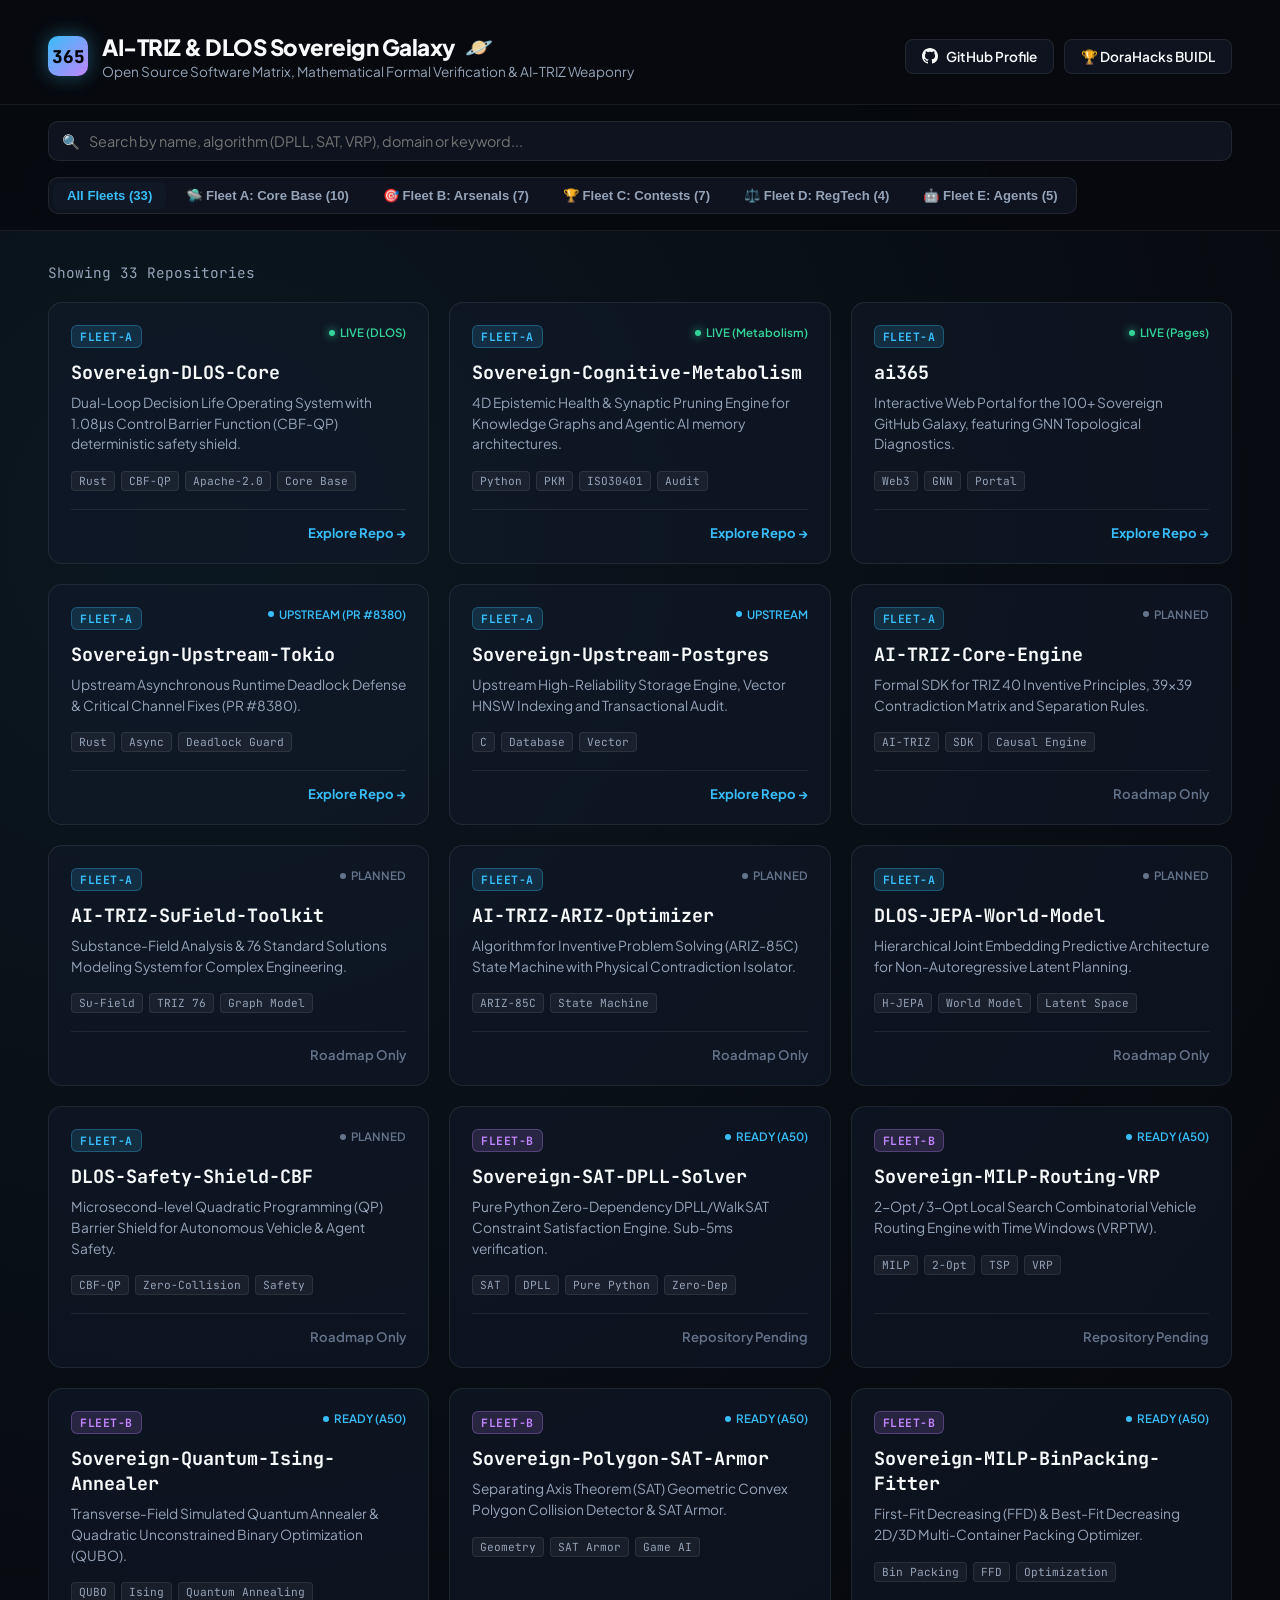
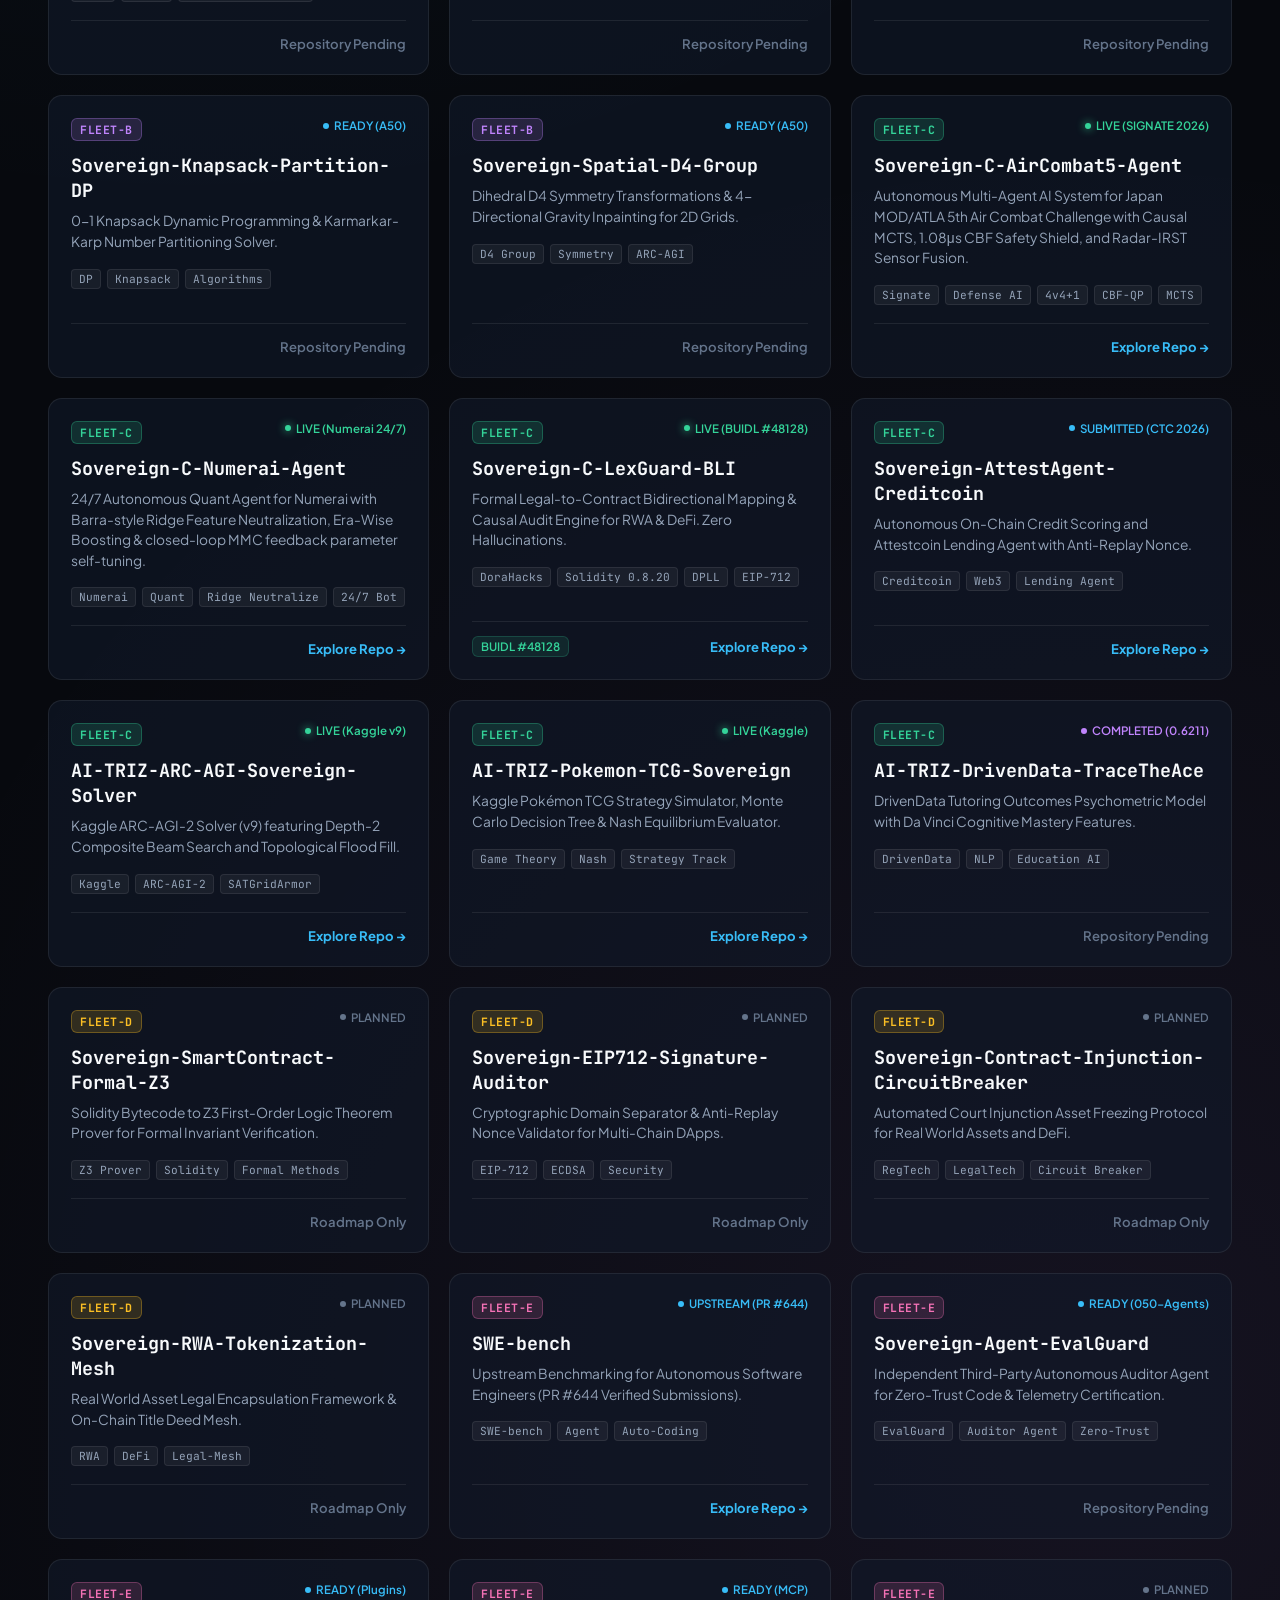
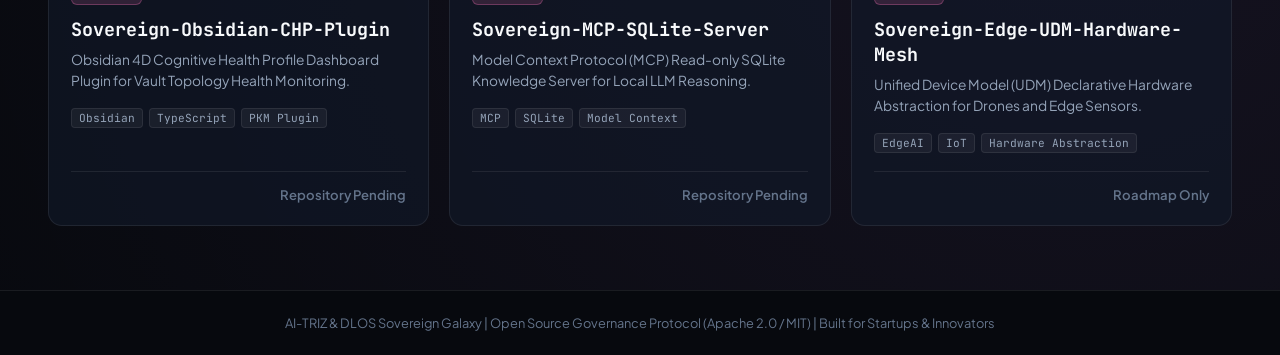
==== commit 5e2fc4ea: "feat(p1): 優化 RWD 響應式佈局、無障礙對比與效能清理 - .repo-grid 改用 minmax(min(100%, 340px), 1fr)，避免極小寬度裁切 - 新增 768px " ====
--- a/index.html
+++ b/index.html
@@ -36,21 +36,24 @@
                 radial-gradient(circle at 15% 15%, rgba(56, 189, 248, 0.08) 0%, transparent 40%),
                 radial-gradient(circle at 85% 85%, rgba(192, 132, 252, 0.08) 0%, transparent 40%);
         }
-        header {
+        header.site-header {
             padding: 32px 48px 24px;
             border-bottom: 1px solid var(--border);
-            backdrop-filter: blur(12px);
-            background: rgba(7, 9, 14, 0.7);
+            background: var(--bg);
+        }
+        .header-wrap {
+            max-width: 1400px;
+            margin: 0 auto;
+        }
+        .controls-sticky-bar {
             position: sticky;
             top: 0;
             z-index: 50;
-        }
-        .header-wrap {
-            max-width: 1400px;
-            margin: 0 auto;
-            display: flex;
-            flex-direction: column;
-            gap: 20px;
+            padding: 16px 48px;
+            background: rgba(7, 9, 14, 0.85);
+            backdrop-filter: blur(12px);
+            -webkit-backdrop-filter: blur(12px);
+            border-bottom: 1px solid var(--border);
         }
         .top-row {
             display: flex;
@@ -208,7 +211,6 @@
             display: flex;
             flex-direction: column;
             justify-content: space-between;
-            backdrop-filter: blur(8px);
             transition: all 0.25s ease;
             position: relative;
             overflow: hidden;
@@ -242,7 +244,6 @@
 
         .repo-status {
             font-size: 0.72rem;
-            color: var(--emerald);
             display: flex;
             align-items: center;
             gap: 5px;
@@ -252,8 +253,49 @@
             width: 6px;
             height: 6px;
             border-radius: 50%;
+        }
+        /* Status Variants */
+        .status-live {
+            color: var(--emerald);
+        }
+        .status-live .repo-status-dot {
             background: var(--emerald);
             box-shadow: 0 0 8px var(--emerald);
+        }
+        .status-upstream,
+        .status-ready,
+        .status-submitted {
+            color: var(--cyan);
+        }
+        .status-upstream .repo-status-dot,
+        .status-ready .repo-status-dot,
+        .status-submitted .repo-status-dot {
+            background: var(--cyan);
+            box-shadow: none;
+        }
+        .status-completed {
+            color: var(--purple);
+        }
+        .status-completed .repo-status-dot {
+            background: var(--purple);
+            box-shadow: none;
+        }
+        .status-planned {
+            color: var(--text-dim);
+        }
+        .status-planned .repo-status-dot {
+            background: var(--text-dim);
+            box-shadow: none;
+        }
+        .pending-text {
+            font-size: 0.82rem;
+            font-weight: 600;
+            color: var(--text-dim);
+            user-select: none;
+            cursor: default;
+            display: inline-flex;
+            align-items: center;
+            gap: 4px;
         }
         .repo-name {
             font-size: 1.15rem;
@@ -282,7 +324,7 @@
             border-radius: 4px;
             background: rgba(255, 255, 255, 0.05);
             border: 1px solid var(--border);
-            color: var(--text-dim);
+            color: var(--text-sub);
             font-family: 'JetBrains Mono', monospace;
         }
         .card-footer {
@@ -324,197 +366,89 @@
             color: var(--text-dim);
             background: var(--bg);
         }
-
-
-        @media (max-width: 768px) {
-
-            header.site-header {
-
-                padding: 20px 16px 16px;
-
-            }
-
-            .controls-sticky-bar {
-
-                padding: 12px 16px;
-
-            }
-
-            main {
-
-                padding: 20px 16px 48px;
-
-            }
-
-            .top-row {
-
-                flex-direction: column;
-
-                align-items: flex-start;
-
-                gap: 16px;
-
-            }
-
-            .links-group {
-
-                width: 100%;
-
-                display: flex;
-
-                gap: 8px;
-
-            }
-
-            .btn-link {
-
-                flex: 1;
-
-                justify-content: center;
-
-                padding: 8px 12px;
-
-                font-size: 0.8rem;
-
-            }
-
-            .controls-row {
-
-                flex-direction: column;
-
-                align-items: stretch;
-
-                gap: 12px;
-
-            }
-
-            .search-box {
-
-                min-width: 100%;
-
-            }
-
-            .fleet-tabs {
-
-                width: 100%;
-
-                overflow-x: auto;
-
-                -webkit-overflow-scrolling: touch;
-
-                padding: 4px;
-
-            }
-
-        }
-
-        /* Empty State */
-
-        .empty-state {
-
-            grid-column: 1 / -1;
-
-            padding: 48px 24px;
-
-            text-align: center;
-
-            background: var(--bg-card);
-
-            border: 1px dashed var(--border);
-
-            border-radius: 14px;
-
-            display: flex;
-
-            flex-direction: column;
-
-            align-items: center;
-
-            gap: 12px;
-
-        }
-
-        .empty-icon {
-
-            font-size: 2.2rem;
-
-            opacity: 0.8;
-
-        }
-
-        .empty-title {
-
-            font-size: 1.15rem;
-
-            font-weight: 700;
-
-            color: var(--text-main);
-
-        }
-
-        .empty-desc {
-
-            font-size: 0.88rem;
-
-            color: var(--text-sub);
-
-            max-width: 460px;
-
-            line-height: 1.5;
-
-        }
-
-        .clear-btn {
-
-            margin-top: 8px;
-
-            padding: 8px 18px;
-
-            border-radius: 8px;
-
-            border: 1px solid var(--border-hover);
-
-            background: rgba(56, 189, 248, 0.1);
-
-            color: var(--cyan);
-
-            font-size: 0.85rem;
-
-            font-weight: 600;
-
-            cursor: pointer;
-
-            transition: all 0.2s;
-
-        }
-
-        .clear-btn:hover {
-
-            background: var(--cyan);
-
-            color: #000;
-
-        }
-
-
-
-        /* Planned Card subtle lower weight */
-
-        .repo-card.card-planned {
-
-            opacity: 0.88;
-
-            border-style: dashed;
-
-        }
-
-        .repo-card.card-planned:hover {
-
-            opacity: 1;
-
-            border-style: solid;
-
-        }
++
+        @media (max-width: 768px) {+
+            header.site-header {+
+                padding: 20px 16px 16px;+
+            }+
+            .controls-sticky-bar {+
+                padding: 12px 16px;+
+            }+
+            main {+
+                padding: 20px 16px 48px;+
+            }+
+            .top-row {+
+                flex-direction: column;+
+                align-items: flex-start;+
+                gap: 16px;+
+            }+
+            .links-group {+
+                width: 100%;+
+                display: flex;+
+                gap: 8px;+
+            }+
+            .btn-link {+
+                flex: 1;+
+                justify-content: center;+
+                padding: 8px 12px;+
+                font-size: 0.8rem;+
+            }+
+            .controls-row {+
+                flex-direction: column;+
+                align-items: stretch;+
+                gap: 12px;+
+            }+
+            .search-box {+
+                min-width: 100%;+
+            }+
+            .fleet-tabs {+
+                width: 100%;+
+                overflow-x: auto;+
+                -webkit-overflow-scrolling: touch;+
+                padding: 4px;+
+            }+
+        } 
     </style>
 </head>
@@ -630,15 +564,6 @@
     return 'status-upstream';
 }
 
-function getSortPriority(repo) {
-    const s = (repo.status || '').toUpperCase();
-    if (s.startsWith('LIVE')) return 1;
-    if (s.startsWith('UPSTREAM') || s.startsWith('SUBMITTED')) return 2;
-    if (s.startsWith('READY') || s.startsWith('COMPLETED')) return 3;
-    if (s.startsWith('PLANNED')) return 4;
-    return 5;
-}
-
 function updateDynamicCounts() {
     document.title = `AI-TRIZ & DLOS Sovereign Galaxy | Open Source Matrix (${REPOS.length} Repos)`;
     const countAll = document.getElementById('count-all');
@@ -650,56 +575,17 @@
     });
 }
 
-function syncUrlParams(fleet, query) {
-    try {
-        const url = new URL(window.location);
-        if (fleet && fleet !== 'all') {
-            url.searchParams.set('fleet', fleet);
-        } else {
-            url.searchParams.delete('fleet');
-        }
-        if (query && query.trim()) {
-            url.searchParams.set('q', query.trim());
-        } else {
-            url.searchParams.delete('q');
-        }
-        window.history.replaceState(null, '', url.pathname + url.search);
-    } catch (e) {
-        // Sandboxed or file:// environment fallback
-    }
-}
-
-function clearFilters() {
-    const input = document.getElementById('searchInput');
-    if (input) input.value = '';
-    filterFleet('all');
-}
-
 function renderRepos(repos) {
     const grid = document.getElementById('repoGrid');
     const count = document.getElementById('itemCount');
-    const rawQuery = document.getElementById('searchInput') ? document.getElementById('searchInput').value.trim() : '';
     grid.innerHTML = '';
     count.textContent = `Showing ${repos.length} Repositories`;
 
-    if (repos.length === 0) {
-        const emptyDiv = document.createElement('div');
-        emptyDiv.className = 'empty-state';
-        emptyDiv.innerHTML = `
-            <div class="empty-icon">🔍</div>
-            <div class="empty-title">無符合結果</div>
-            <div class="empty-desc">找不到符合「${rawQuery ? rawQuery.replace(/[&<>"']/g, '') : ''}」的專案。請嘗試其他關鍵字或重設篩選條件。</div>
-            <button class="clear-btn" onclick="clearFilters()">清除搜尋與篩選</button>
-        `;
-        grid.appendChild(emptyDiv);
-        return;
-    }
-
     repos.forEach(r => {
         const card = document.createElement('div');
+        card.className = 'repo-card';
         const isPersonal = r.url.replace(/\/+$/, '') === 'https://github.com/SDRmsung';
         const isPlanned = (r.status || '').toUpperCase().includes('PLANNED');
-        card.className = `repo-card${isPlanned ? ' card-planned' : ''}`;
 
         let actionMarkup = '';
         if (isPersonal) {
@@ -743,9 +629,8 @@
 }
 
 function applyFilters() {
-    const rawQuery = document.getElementById('searchInput') ? document.getElementById('searchInput').value : '';
-    const query = rawQuery.toLowerCase().trim();
-    let filtered = REPOS.slice();
+    const query = document.getElementById('searchInput').value.toLowerCase();
+    let filtered = REPOS;
 
     if (currentFleet !== 'all') {
         filtered = filtered.filter(r => r.fleet === currentFleet);
@@ -759,39 +644,14 @@
         );
     }
 
-    // Sort by priority: LIVE / UPSTREAM / READY first, PLANNED last
-    filtered.sort((a, b) => getSortPriority(a) - getSortPriority(b));
-
-    syncUrlParams(currentFleet, rawQuery);
     renderRepos(filtered);
 }
 
-function initFromUrl() {
-    try {
-        const params = new URLSearchParams(window.location.search);
-        const fleetParam = params.get('fleet');
-        const qParam = params.get('q');
-        if (fleetParam && ['fleet-a', 'fleet-b', 'fleet-c', 'fleet-d', 'fleet-e'].includes(fleetParam)) {
-            currentFleet = fleetParam;
-            document.querySelectorAll('.tab-btn').forEach(btn => btn.classList.remove('active'));
-            const btn = document.querySelector(`.tab-btn[data-fleet="${fleetParam}"]`);
-            if (btn) btn.classList.add('active');
-        }
-        if (qParam) {
-            const input = document.getElementById('searchInput');
-            if (input) input.value = qParam;
-        }
-    } catch (e) {
-        // Fallback
-    }
-}
-
 document.getElementById('searchInput').addEventListener('input', applyFilters);
 
-// Initial Render & State Recovery
+// Initial Render
 updateDynamicCounts();
-initFromUrl();
-applyFilters();
+renderRepos(REPOS);
 </script>
 </body>
 </html>
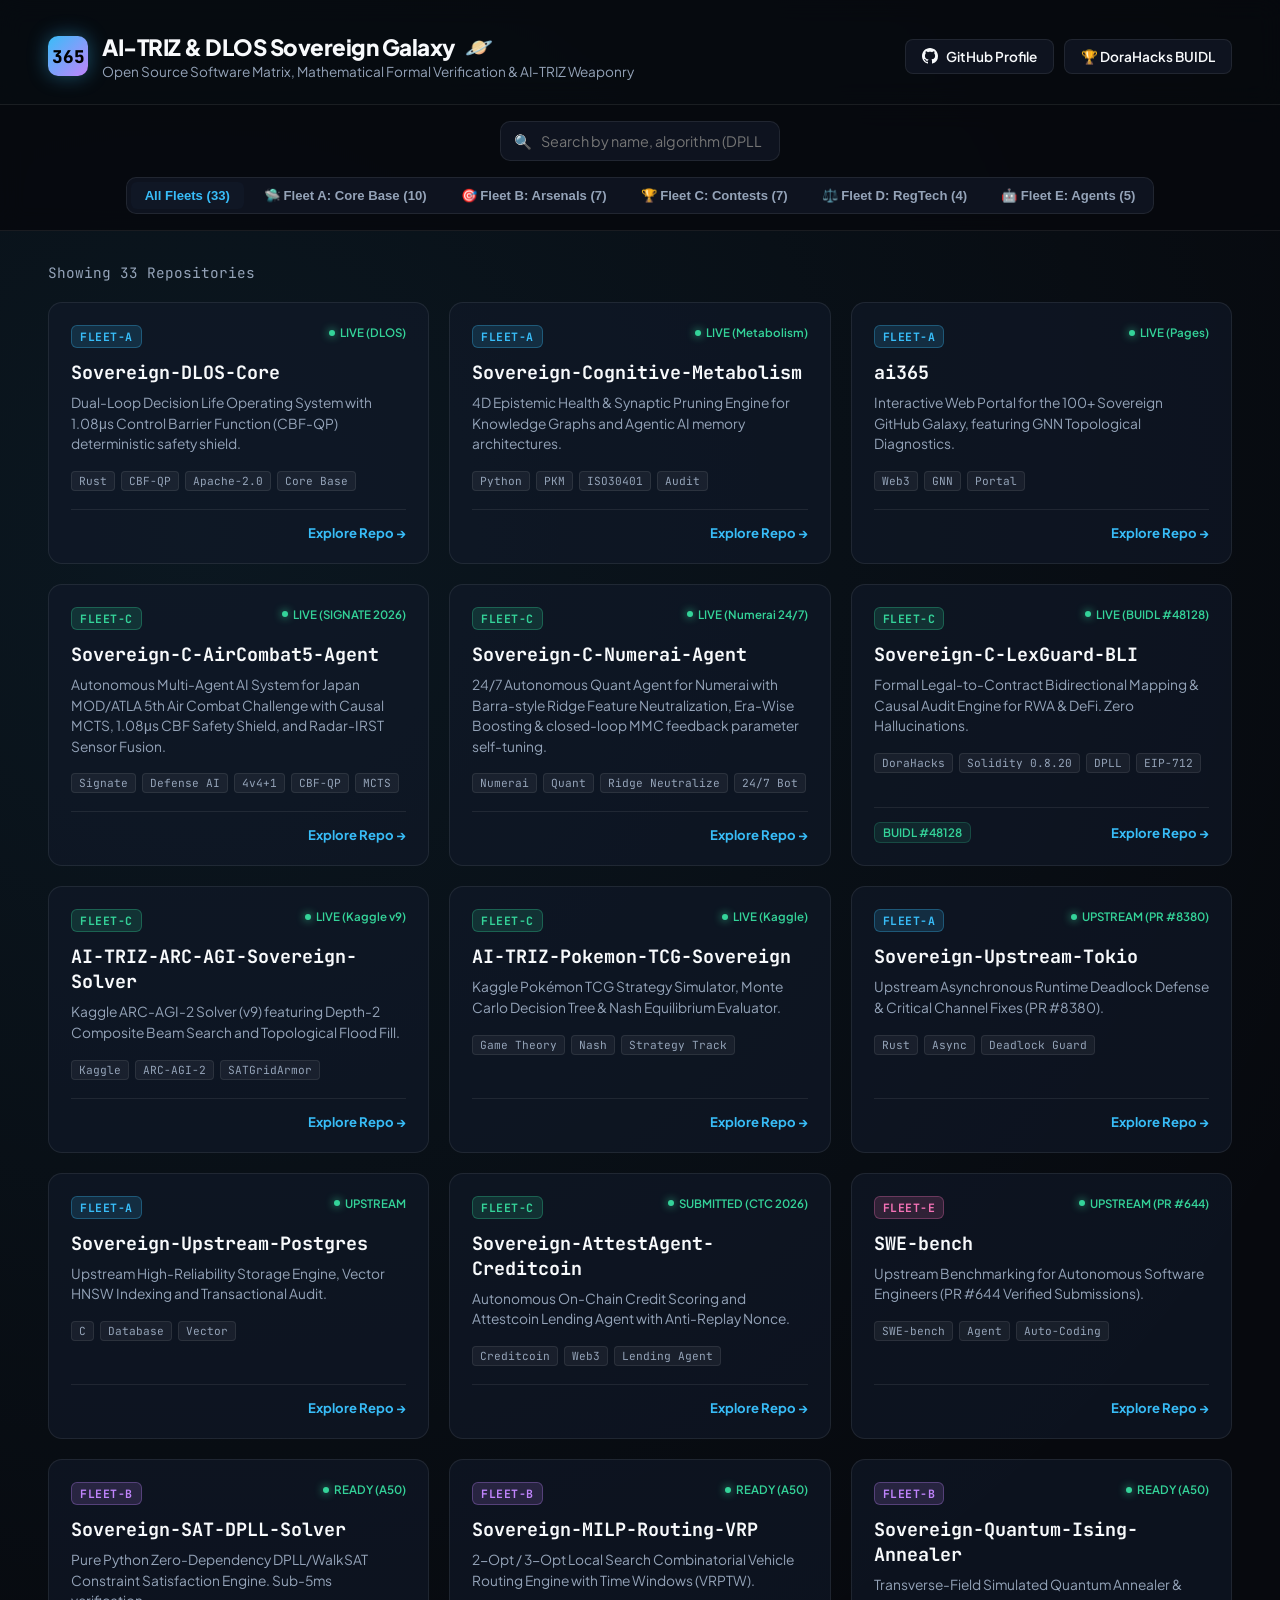
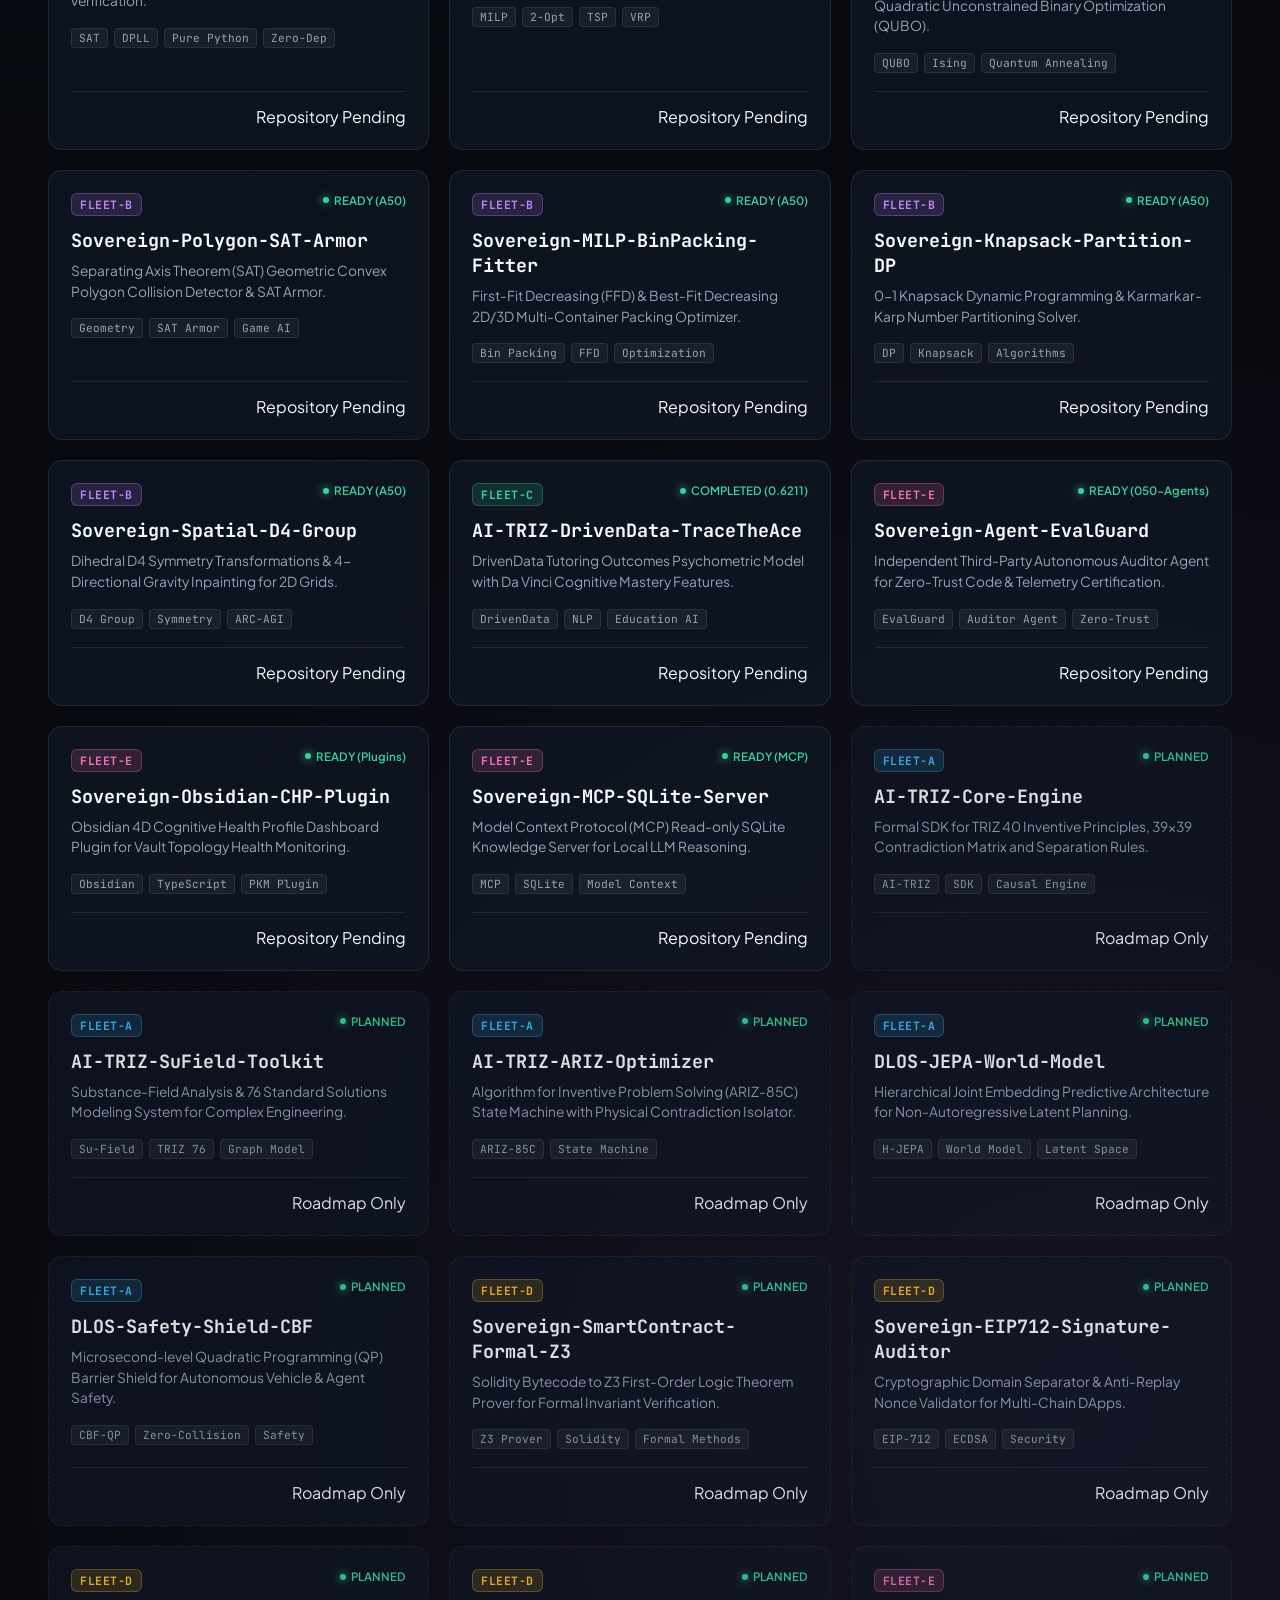
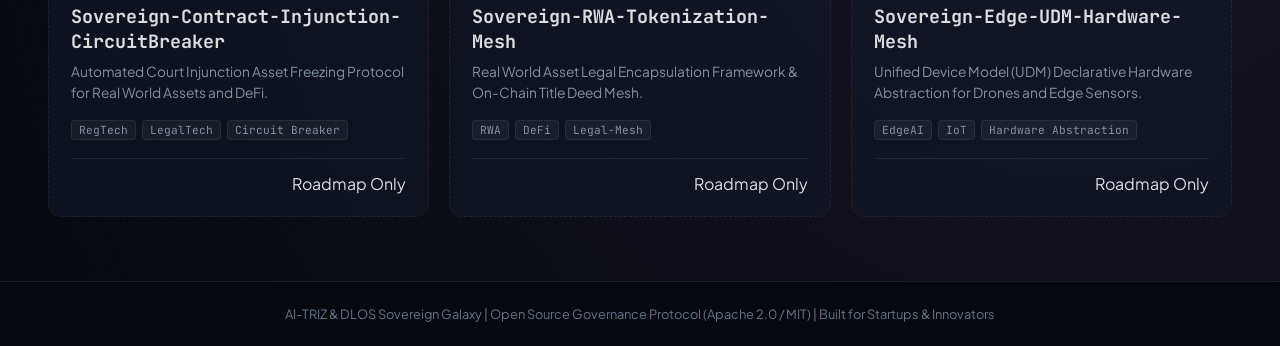
==== commit 4d2ad8ab: "fix(p1): 補修 pill 對比、卡片 blur、sticky 範圍" ====
--- a/index.html
+++ b/index.html
@@ -36,24 +36,18 @@
                 radial-gradient(circle at 15% 15%, rgba(56, 189, 248, 0.08) 0%, transparent 40%),
                 radial-gradient(circle at 85% 85%, rgba(192, 132, 252, 0.08) 0%, transparent 40%);
         }
-        header.site-header {
+        header {
             padding: 32px 48px 24px;
             border-bottom: 1px solid var(--border);
-            background: var(--bg);
-        }
+            backdrop-filter: blur(12px);
+            background: rgba(7, 9, 14, 0.7);
+            }
         .header-wrap {
             max-width: 1400px;
             margin: 0 auto;
-        }
-        .controls-sticky-bar {
-            position: sticky;
-            top: 0;
-            z-index: 50;
-            padding: 16px 48px;
-            background: rgba(7, 9, 14, 0.85);
-            backdrop-filter: blur(12px);
-            -webkit-backdrop-filter: blur(12px);
-            border-bottom: 1px solid var(--border);
+            display: flex;
+            flex-direction: column;
+            gap: 20px;
         }
         .top-row {
             display: flex;
@@ -117,7 +111,18 @@
         }
 
         /* Controls & Search */
+        .controls-sticky-bar,
         .controls-row {
+            position: sticky;
+            top: 0;
+            z-index: 50;
+            padding: 16px 48px;
+            background: rgba(7, 9, 14, 0.85);
+            backdrop-filter: blur(12px);
+            -webkit-backdrop-filter: blur(12px);
+            border-bottom: 1px solid var(--border);
+        }
+        .controls-inner {
             display: flex;
             align-items: center;
             justify-content: space-between;
@@ -244,6 +249,7 @@
 
         .repo-status {
             font-size: 0.72rem;
+            color: var(--emerald);
             display: flex;
             align-items: center;
             gap: 5px;
@@ -253,49 +259,8 @@
             width: 6px;
             height: 6px;
             border-radius: 50%;
-        }
-        /* Status Variants */
-        .status-live {
-            color: var(--emerald);
-        }
-        .status-live .repo-status-dot {
             background: var(--emerald);
             box-shadow: 0 0 8px var(--emerald);
-        }
-        .status-upstream,
-        .status-ready,
-        .status-submitted {
-            color: var(--cyan);
-        }
-        .status-upstream .repo-status-dot,
-        .status-ready .repo-status-dot,
-        .status-submitted .repo-status-dot {
-            background: var(--cyan);
-            box-shadow: none;
-        }
-        .status-completed {
-            color: var(--purple);
-        }
-        .status-completed .repo-status-dot {
-            background: var(--purple);
-            box-shadow: none;
-        }
-        .status-planned {
-            color: var(--text-dim);
-        }
-        .status-planned .repo-status-dot {
-            background: var(--text-dim);
-            box-shadow: none;
-        }
-        .pending-text {
-            font-size: 0.82rem;
-            font-weight: 600;
-            color: var(--text-dim);
-            user-select: none;
-            cursor: default;
-            display: inline-flex;
-            align-items: center;
-            gap: 4px;
         }
         .repo-name {
             font-size: 1.15rem;
@@ -366,89 +331,198 @@
             color: var(--text-dim);
             background: var(--bg);
         }
--
-        @media (max-width: 768px) {-
-            header.site-header {-
-                padding: 20px 16px 16px;-
-            }-
-            .controls-sticky-bar {-
-                padding: 12px 16px;-
-            }-
-            main {-
-                padding: 20px 16px 48px;-
-            }-
-            .top-row {-
-                flex-direction: column;-
-                align-items: flex-start;-
-                gap: 16px;-
-            }-
-            .links-group {-
-                width: 100%;-
-                display: flex;-
-                gap: 8px;-
-            }-
-            .btn-link {-
-                flex: 1;-
-                justify-content: center;-
-                padding: 8px 12px;-
-                font-size: 0.8rem;-
-            }-
-            .controls-row {-
-                flex-direction: column;-
-                align-items: stretch;-
-                gap: 12px;-
-            }-
-            .search-box {-
-                min-width: 100%;-
-            }-
-            .fleet-tabs {-
-                width: 100%;-
-                overflow-x: auto;-
-                -webkit-overflow-scrolling: touch;-
-                padding: 4px;-
-            }-
-        }+
+
+        @media (max-width: 768px) {
+
+            header.site-header {
+
+                padding: 20px 16px 16px;
+
+            }
+
+            .controls-sticky-bar,
+            .controls-row {
+
+                padding: 12px 16px;
+
+            }
+
+            main {
+
+                padding: 20px 16px 48px;
+
+            }
+
+            .top-row {
+
+                flex-direction: column;
+
+                align-items: flex-start;
+
+                gap: 16px;
+
+            }
+
+            .links-group {
+
+                width: 100%;
+
+                display: flex;
+
+                gap: 8px;
+
+            }
+
+            .btn-link {
+
+                flex: 1;
+
+                justify-content: center;
+
+                padding: 8px 12px;
+
+                font-size: 0.8rem;
+
+            }
+
+            .controls-inner {
+
+                flex-direction: column;
+
+                align-items: stretch;
+
+                gap: 12px;
+
+            }
+
+            .search-box {
+
+                min-width: 100%;
+
+            }
+
+            .fleet-tabs {
+
+                width: 100%;
+
+                overflow-x: auto;
+
+                -webkit-overflow-scrolling: touch;
+
+                padding: 4px;
+
+            }
+
+        }
+
+        /* Empty State */
+
+        .empty-state {
+
+            grid-column: 1 / -1;
+
+            padding: 48px 24px;
+
+            text-align: center;
+
+            background: var(--bg-card);
+
+            border: 1px dashed var(--border);
+
+            border-radius: 14px;
+
+            display: flex;
+
+            flex-direction: column;
+
+            align-items: center;
+
+            gap: 12px;
+
+        }
+
+        .empty-icon {
+
+            font-size: 2.2rem;
+
+            opacity: 0.8;
+
+        }
+
+        .empty-title {
+
+            font-size: 1.15rem;
+
+            font-weight: 700;
+
+            color: var(--text-main);
+
+        }
+
+        .empty-desc {
+
+            font-size: 0.88rem;
+
+            color: var(--text-sub);
+
+            max-width: 460px;
+
+            line-height: 1.5;
+
+        }
+
+        .clear-btn {
+
+            margin-top: 8px;
+
+            padding: 8px 18px;
+
+            border-radius: 8px;
+
+            border: 1px solid var(--border-hover);
+
+            background: rgba(56, 189, 248, 0.1);
+
+            color: var(--cyan);
+
+            font-size: 0.85rem;
+
+            font-weight: 600;
+
+            cursor: pointer;
+
+            transition: all 0.2s;
+
+        }
+
+        .clear-btn:hover {
+
+            background: var(--cyan);
+
+            color: #000;
+
+        }
+
+
+
+        /* Planned Card subtle lower weight */
+
+        .repo-card.card-planned {
+
+            opacity: 0.88;
+
+            border-style: dashed;
+
+        }
+
+        .repo-card.card-planned:hover {
+
+            opacity: 1;
+
+            border-style: solid;
+
+        }
 
     </style>
 </head>
@@ -477,8 +551,8 @@
     </div>
 </header>
 
-<div class="controls-sticky-bar">
-    <div class="header-wrap controls-row">
+<div class="controls-sticky-bar controls-row">
+    <div class="header-wrap controls-inner">
         <div class="search-box">
             <span class="search-icon">🔍</span>
             <input type="text" id="searchInput" class="search-input" placeholder="Search by name, algorithm (DPLL, SAT, VRP), domain or keyword...">
@@ -496,7 +570,7 @@
 
 <main>
     <div class="grid-header">
-        <div class="grid-count" id="itemCount">Showing 100 Repositories</div>
+        <div class="grid-count" id="itemCount">Showing 0 Repositories</div>
     </div>
     <div class="repo-grid" id="repoGrid">
         <!-- Injected via JavaScript -->
@@ -564,6 +638,15 @@
     return 'status-upstream';
 }
 
+function getSortPriority(repo) {
+    const s = (repo.status || '').toUpperCase();
+    if (s.startsWith('LIVE')) return 1;
+    if (s.startsWith('UPSTREAM') || s.startsWith('SUBMITTED')) return 2;
+    if (s.startsWith('READY') || s.startsWith('COMPLETED')) return 3;
+    if (s.startsWith('PLANNED')) return 4;
+    return 5;
+}
+
 function updateDynamicCounts() {
     document.title = `AI-TRIZ & DLOS Sovereign Galaxy | Open Source Matrix (${REPOS.length} Repos)`;
     const countAll = document.getElementById('count-all');
@@ -575,17 +658,56 @@
     });
 }
 
+function syncUrlParams(fleet, query) {
+    try {
+        const url = new URL(window.location);
+        if (fleet && fleet !== 'all') {
+            url.searchParams.set('fleet', fleet);
+        } else {
+            url.searchParams.delete('fleet');
+        }
+        if (query && query.trim()) {
+            url.searchParams.set('q', query.trim());
+        } else {
+            url.searchParams.delete('q');
+        }
+        window.history.replaceState(null, '', url.pathname + url.search);
+    } catch (e) {
+        // Sandboxed or file:// environment fallback
+    }
+}
+
+function clearFilters() {
+    const input = document.getElementById('searchInput');
+    if (input) input.value = '';
+    filterFleet('all');
+}
+
 function renderRepos(repos) {
     const grid = document.getElementById('repoGrid');
     const count = document.getElementById('itemCount');
+    const rawQuery = document.getElementById('searchInput') ? document.getElementById('searchInput').value.trim() : '';
     grid.innerHTML = '';
     count.textContent = `Showing ${repos.length} Repositories`;
 
+    if (repos.length === 0) {
+        const emptyDiv = document.createElement('div');
+        emptyDiv.className = 'empty-state';
+        emptyDiv.innerHTML = `
+            <div class="empty-icon">🔍</div>
+            <div class="empty-title">無符合結果</div>
+            <div class="empty-desc">找不到符合「${rawQuery ? rawQuery.replace(/[&<>"']/g, '') : ''}」的專案。請嘗試其他關鍵字或重設篩選條件。</div>
+            <button class="clear-btn" onclick="clearFilters()">清除搜尋與篩選</button>
+        `;
+        grid.appendChild(emptyDiv);
+        return;
+    }
+
     repos.forEach(r => {
         const card = document.createElement('div');
-        card.className = 'repo-card';
         const isPersonal = r.url.replace(/\/+$/, '') === 'https://github.com/SDRmsung';
         const isPlanned = (r.status || '').toUpperCase().includes('PLANNED');
+        card.className = `repo-card${isPlanned ? ' card-planned' : ''}`;
 
         let actionMarkup = '';
         if (isPersonal) {
@@ -629,8 +751,9 @@
 }
 
 function applyFilters() {
-    const query = document.getElementById('searchInput').value.toLowerCase();
-    let filtered = REPOS;
+    const rawQuery = document.getElementById('searchInput') ? document.getElementById('searchInput').value : '';
+    const query = rawQuery.toLowerCase().trim();
+    let filtered = REPOS.slice();
 
     if (currentFleet !== 'all') {
         filtered = filtered.filter(r => r.fleet === currentFleet);
@@ -644,14 +767,39 @@
         );
     }
 
+    // Sort by priority: LIVE / UPSTREAM / READY first, PLANNED last
+    filtered.sort((a, b) => getSortPriority(a) - getSortPriority(b));
+
+    syncUrlParams(currentFleet, rawQuery);
     renderRepos(filtered);
 }
 
+function initFromUrl() {
+    try {
+        const params = new URLSearchParams(window.location.search);
+        const fleetParam = params.get('fleet');
+        const qParam = params.get('q');
+        if (fleetParam && ['fleet-a', 'fleet-b', 'fleet-c', 'fleet-d', 'fleet-e'].includes(fleetParam)) {
+            currentFleet = fleetParam;
+            document.querySelectorAll('.tab-btn').forEach(btn => btn.classList.remove('active'));
+            const btn = document.querySelector(`.tab-btn[data-fleet="${fleetParam}"]`);
+            if (btn) btn.classList.add('active');
+        }
+        if (qParam) {
+            const input = document.getElementById('searchInput');
+            if (input) input.value = qParam;
+        }
+    } catch (e) {
+        // Fallback
+    }
+}
+
 document.getElementById('searchInput').addEventListener('input', applyFilters);
 
-// Initial Render
+// Initial Render & State Recovery
 updateDynamicCounts();
-renderRepos(REPOS);
+initFromUrl();
+applyFilters();
 </script>
 </body>
 </html>
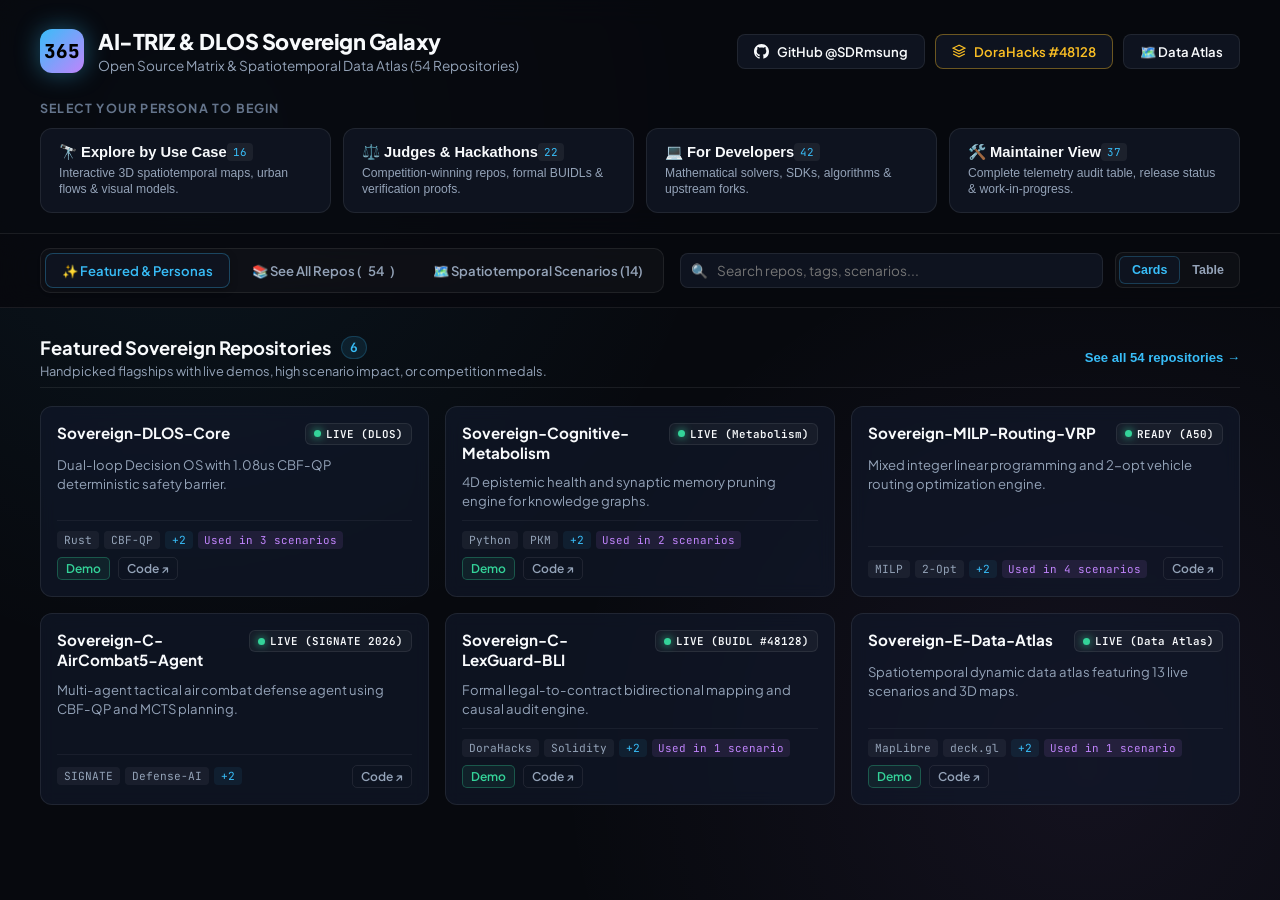
==== commit de60e654: "feat(ux): implement Phase 1 UX redesign with persona entrances, scenarios tab, and 54 repos SSOT" ====
--- a/index.html
+++ b/index.html
@@ -3,7 +3,7 @@
 <head>
     <meta charset="UTF-8">
     <meta name="viewport" content="width=device-width, initial-scale=1.0">
-    <title>AI-TRIZ & DLOS Sovereign Galaxy | Open Source Matrix (Sovereign Galaxy)</title>
+    <title>AI-TRIZ & DLOS Sovereign Galaxy | Open Source Matrix (50+ Repos)</title>
     <link rel="preconnect" href="https://fonts.googleapis.com">
     <link rel="preconnect" href="https://fonts.gstatic.com" crossorigin>
     <link href="https://fonts.googleapis.com/css2?family=JetBrains+Mono:wght@400;500;700&family=Plus+Jakarta+Sans:wght@400;500;600;700;800&display=swap" rel="stylesheet">
@@ -11,21 +11,25 @@
         :root {
             --bg: #07090e;
             --bg-surface: #0e131f;
-            --bg-card: rgba(18, 26, 43, 0.6);
-            --bg-card-hover: rgba(28, 40, 65, 0.8);
+            --bg-card: rgba(18, 26, 43, 0.65);
+            --bg-card-hover: rgba(28, 40, 65, 0.85);
             --border: rgba(255, 255, 255, 0.08);
             --border-hover: rgba(56, 189, 248, 0.4);
             --cyan: #38bdf8;
+            --cyan-glow: rgba(56, 189, 248, 0.15);
             --purple: #c084fc;
             --emerald: #34d399;
             --amber: #fbbf24;
+            --rose: #f43f5e;
             --text-main: #f8fafc;
             --text-sub: #94a3b8;
             --text-dim: #64748b;
+            --font-mono: 'JetBrains Mono', monospace;
+            --font-sans: 'Plus Jakarta Sans', -apple-system, sans-serif;
         }
         * { box-sizing: border-box; margin: 0; padding: 0; }
         body {
-            font-family: 'Plus Jakarta Sans', -apple-system, sans-serif;
+            font-family: var(--font-sans);
             background-color: var(--bg);
             color: var(--text-main);
             min-height: 100vh;
@@ -33,15 +37,19 @@
             flex-direction: column;
             overflow-x: hidden;
             background-image: 
-                radial-gradient(circle at 15% 15%, rgba(56, 189, 248, 0.08) 0%, transparent 40%),
-                radial-gradient(circle at 85% 85%, rgba(192, 132, 252, 0.08) 0%, transparent 40%);
-        }
+                radial-gradient(circle at 15% 15%, rgba(56, 189, 248, 0.07) 0%, transparent 40%),
+                radial-gradient(circle at 85% 85%, rgba(192, 132, 252, 0.07) 0%, transparent 40%);
+        }
+
+        /* Header */
         header {
-            padding: 32px 48px 24px;
+            padding: 28px 40px 20px;
             border-bottom: 1px solid var(--border);
-            backdrop-filter: blur(12px);
-            background: rgba(7, 9, 14, 0.7);
-            }
+            backdrop-filter: blur(14px);
+            background: rgba(7, 9, 14, 0.75);
+            position: relative;
+            z-index: 40;
+        }
         .header-wrap {
             max-width: 1400px;
             margin: 0 auto;
@@ -53,6 +61,8 @@
             display: flex;
             align-items: center;
             justify-content: space-between;
+            flex-wrap: wrap;
+            gap: 16px;
         }
         .logo-group {
             display: flex;
@@ -60,26 +70,27 @@
             gap: 14px;
         }
         .logo-badge {
-            width: 40px;
-            height: 40px;
-            border-radius: 10px;
+            width: 44px;
+            height: 44px;
+            border-radius: 12px;
             background: linear-gradient(135deg, var(--cyan), var(--purple));
             display: flex;
             align-items: center;
             justify-content: center;
-            font-family: 'JetBrains Mono', monospace;
+            font-family: var(--font-mono);
             font-weight: 800;
-            font-size: 1.1rem;
+            font-size: 1.2rem;
             color: #000;
-            box-shadow: 0 0 20px rgba(56, 189, 248, 0.4);
+            box-shadow: 0 0 24px rgba(56, 189, 248, 0.4);
         }
         .title-block h1 {
-            font-size: 1.4rem;
+            font-size: 1.35rem;
             font-weight: 800;
             letter-spacing: -0.5px;
             display: flex;
             align-items: center;
             gap: 10px;
+            color: var(--text-main);
         }
         .title-block p {
             font-size: 0.85rem;
@@ -89,6 +100,7 @@
         .links-group {
             display: flex;
             gap: 10px;
+            flex-wrap: wrap;
         }
         .btn-link {
             padding: 8px 16px;
@@ -97,7 +109,7 @@
             background: var(--bg-surface);
             color: var(--text-main);
             text-decoration: none;
-            font-size: 0.85rem;
+            font-size: 0.82rem;
             font-weight: 600;
             display: flex;
             align-items: center;
@@ -109,697 +121,1313 @@
             background: rgba(56, 189, 248, 0.1);
             transform: translateY(-1px);
         }
-
-        /* Controls & Search */
-        .controls-sticky-bar,
-        .controls-row {
+        .btn-link.accent {
+            border-color: rgba(251, 191, 36, 0.4);
+            color: var(--amber);
+        }
+        .btn-link.accent:hover {
+            background: rgba(251, 191, 36, 0.12);
+        }
+
+        /* Persona Entry Section (S1) */
+        .persona-section {
+            margin-top: 6px;
+            display: flex;
+            flex-direction: column;
+            gap: 12px;
+        }
+        .persona-label {
+            font-size: 0.78rem;
+            text-transform: uppercase;
+            letter-spacing: 1.2px;
+            color: var(--text-dim);
+            font-weight: 700;
+        }
+        .persona-grid {
+            display: grid;
+            grid-template-columns: repeat(4, 1fr);
+            gap: 12px;
+        }
+        .persona-card {
+            padding: 14px 18px;
+            border-radius: 12px;
+            border: 1px solid var(--border);
+            background: var(--bg-surface);
+            cursor: pointer;
+            text-align: left;
+            transition: all 0.22s cubic-bezier(0.4, 0, 0.2, 1);
+            display: flex;
+            flex-direction: column;
+            gap: 4px;
+            position: relative;
+            overflow: hidden;
+        }
+        .persona-card:hover {
+            border-color: var(--cyan);
+            background: rgba(14, 19, 31, 0.95);
+            transform: translateY(-2px);
+            box-shadow: 0 4px 20px rgba(0, 0, 0, 0.35);
+        }
+        .persona-card.active {
+            border-color: var(--cyan);
+            background: linear-gradient(135deg, rgba(56, 189, 248, 0.14) 0%, rgba(14, 19, 31, 0.9) 100%);
+            box-shadow: 0 0 20px rgba(56, 189, 248, 0.25);
+        }
+        .persona-card.active::before {
+            content: '';
+            position: absolute;
+            top: 0; left: 0; right: 0; height: 3px;
+            background: linear-gradient(90deg, var(--cyan), var(--purple));
+        }
+        .persona-header {
+            display: flex;
+            align-items: center;
+            justify-content: space-between;
+        }
+        .persona-title {
+            font-size: 0.92rem;
+            font-weight: 700;
+            color: var(--text-main);
+            display: flex;
+            align-items: center;
+            gap: 8px;
+        }
+        .persona-desc {
+            font-size: 0.76rem;
+            color: var(--text-sub);
+            line-height: 1.35;
+        }
+        .persona-badge {
+            font-size: 0.68rem;
+            font-family: var(--font-mono);
+            padding: 2px 6px;
+            border-radius: 4px;
+            background: rgba(255, 255, 255, 0.06);
+            color: var(--cyan);
+        }
+
+        /* Navigation Bar & Controls */
+        .controls-sticky-bar {
             position: sticky;
             top: 0;
             z-index: 50;
-            padding: 16px 48px;
-            background: rgba(7, 9, 14, 0.85);
-            backdrop-filter: blur(12px);
-            -webkit-backdrop-filter: blur(12px);
+            padding: 14px 40px;
+            background: rgba(7, 9, 14, 0.88);
+            backdrop-filter: blur(14px);
+            -webkit-backdrop-filter: blur(14px);
             border-bottom: 1px solid var(--border);
         }
         .controls-inner {
+            max-width: 1400px;
+            margin: 0 auto;
             display: flex;
             align-items: center;
             justify-content: space-between;
             gap: 16px;
             flex-wrap: wrap;
         }
-        .search-box {
-            flex: 1;
-            min-width: 280px;
-            position: relative;
-        }
-        .search-input {
-            width: 100%;
-            padding: 10px 16px 10px 40px;
-            border-radius: 10px;
-            border: 1px solid var(--border);
-            background: var(--bg-surface);
-            color: var(--text-main);
-            font-size: 0.9rem;
-            outline: none;
-            font-family: inherit;
-            transition: all 0.2s;
-        }
-        .search-input:focus {
-            border-color: var(--cyan);
-            box-shadow: 0 0 0 2px rgba(56, 189, 248, 0.2);
-        }
-        .search-icon {
-            position: absolute;
-            left: 14px;
-            top: 50%;
-            transform: translateY(-50%);
-            color: var(--text-dim);
-            font-size: 0.9rem;
-        }
-        .fleet-tabs {
+        .nav-tabs {
             display: flex;
             gap: 6px;
-            background: var(--bg-surface);
+            background: rgba(255, 255, 255, 0.03);
             padding: 4px;
             border-radius: 10px;
             border: 1px solid var(--border);
-            overflow-x: auto;
         }
         .tab-btn {
-            padding: 6px 14px;
-            border-radius: 6px;
+            padding: 8px 16px;
+            border-radius: 8px;
             border: none;
             background: transparent;
             color: var(--text-sub);
             font-size: 0.82rem;
             font-weight: 600;
             cursor: pointer;
+            transition: all 0.18s ease;
+            display: flex;
+            align-items: center;
+            gap: 6px;
+            font-family: inherit;
+        }
+        .tab-btn:hover {
+            color: var(--text-main);
+            background: rgba(255, 255, 255, 0.05);
+        }
+        .tab-btn.active {
+            background: var(--bg-surface);
+            color: var(--cyan);
+            border: 1px solid rgba(56, 189, 248, 0.3);
+            box-shadow: 0 2px 8px rgba(0, 0, 0, 0.2);
+        }
+
+        .search-and-view {
+            display: flex;
+            align-items: center;
+            gap: 12px;
+            flex: 1;
+            max-width: 600px;
+            justify-content: flex-end;
+        }
+        .search-box {
+            flex: 1;
+            min-width: 220px;
+            position: relative;
+        }
+        .search-input {
+            width: 100%;
+            padding: 8px 14px 8px 36px;
+            border-radius: 8px;
+            border: 1px solid var(--border);
+            background: var(--bg-surface);
+            color: var(--text-main);
+            font-size: 0.85rem;
+            outline: none;
+            font-family: inherit;
             transition: all 0.2s;
-            white-space: nowrap;
-        }
-        .tab-btn.active, .tab-btn:hover {
+        }
+        .search-input:focus {
+            border-color: var(--cyan);
+            box-shadow: 0 0 0 2px rgba(56, 189, 248, 0.18);
+        }
+        .search-icon {
+            position: absolute;
+            left: 11px;
+            top: 50%;
+            transform: translateY(-50%);
+            color: var(--text-dim);
+            font-size: 0.85rem;
+            pointer-events: none;
+        }
+        .layout-toggle {
+            display: flex;
+            background: rgba(255, 255, 255, 0.03);
+            padding: 3px;
+            border-radius: 8px;
+            border: 1px solid var(--border);
+        }
+        .layout-btn {
+            padding: 6px 12px;
+            border-radius: 6px;
+            border: none;
+            background: transparent;
+            color: var(--text-sub);
+            font-size: 0.78rem;
+            font-weight: 600;
+            cursor: pointer;
+            transition: all 0.15s;
+            display: flex;
+            align-items: center;
+            gap: 5px;
+        }
+        .layout-btn.active {
+            background: var(--bg-surface);
+            color: var(--cyan);
+            border: 1px solid rgba(56, 189, 248, 0.25);
+        }
+
+        /* Main Container */
+        main {
+            max-width: 1400px;
+            width: 100%;
+            margin: 0 auto;
+            padding: 28px 40px 60px;
+            flex: 1;
+        }
+
+        /* Status Pills */
+        .status-dot {
+            width: 7px;
+            height: 7px;
+            border-radius: 50%;
+            display: inline-block;
+        }
+        .status-dot.live { background-color: var(--emerald); box-shadow: 0 0 8px var(--emerald); }
+        .status-dot.wip { background-color: var(--amber); box-shadow: 0 0 8px var(--amber); }
+        .status-dot.archived { background-color: var(--text-dim); }
+
+        /* Section Headings */
+        .section-header {
+            display: flex;
+            align-items: center;
+            justify-content: space-between;
+            margin-bottom: 18px;
+            padding-bottom: 8px;
+            border-bottom: 1px solid var(--border);
+        }
+        .section-title {
+            font-size: 1.15rem;
+            font-weight: 700;
+            display: flex;
+            align-items: center;
+            gap: 10px;
+        }
+        .section-count {
+            font-family: var(--font-mono);
+            font-size: 0.8rem;
+            padding: 2px 8px;
+            border-radius: 12px;
+            background: rgba(56, 189, 248, 0.1);
+            color: var(--cyan);
+            border: 1px solid rgba(56, 189, 248, 0.2);
+        }
+        .section-action {
+            font-size: 0.82rem;
+            color: var(--cyan);
+            cursor: pointer;
+            text-decoration: none;
+            display: flex;
+            align-items: center;
+            gap: 4px;
+            font-weight: 600;
+            background: none;
+            border: none;
+        }
+        .section-action:hover {
+            text-decoration: underline;
+        }
+
+        /* Cards Grid */
+        .cards-grid {
+            display: grid;
+            grid-template-columns: repeat(auto-fill, minmax(320px, 1fr));
+            gap: 16px;
+        }
+
+        /* Compact Repo Card (S2) */
+        .repo-card {
+            border-radius: 12px;
+            border: 1px solid var(--border);
             background: var(--bg-card);
-            color: var(--cyan);
-        }
-
-        /* Content Grid */
-        main {
-            flex: 1;
-            padding: 32px 48px 64px;
-            max-width: 1400px;
-            margin: 0 auto;
-            width: 100%;
-        }
-        .grid-header {
-            margin-bottom: 20px;
-            display: flex;
-            justify-content: space-between;
-            align-items: center;
-        }
-        .grid-count {
-            font-size: 0.9rem;
-            color: var(--text-sub);
-            font-family: 'JetBrains Mono', monospace;
-        }
-        .repo-grid {
-            display: grid;
-            grid-template-columns: repeat(auto-fill, minmax(min(100%, 340px), 1fr));
-            gap: 20px;
-        }
-        .repo-card {
-            background: var(--bg-card);
-            border: 1px solid var(--border);
-            border-radius: 14px;
-            padding: 22px;
+            padding: 16px;
             display: flex;
             flex-direction: column;
-            justify-content: space-between;
-            transition: all 0.25s ease;
+            gap: 10px;
+            transition: all 0.22s ease;
+            backdrop-filter: blur(8px);
             position: relative;
-            overflow: hidden;
         }
         .repo-card:hover {
             border-color: var(--border-hover);
             background: var(--bg-card-hover);
-            transform: translateY(-3px);
-            box-shadow: 0 12px 30px rgba(0, 0, 0, 0.4);
+            transform: translateY(-2px);
+            box-shadow: 0 8px 24px rgba(0, 0, 0, 0.4);
         }
         .card-top {
             display: flex;
+            align-items: flex-start;
             justify-content: space-between;
+            gap: 10px;
+        }
+        .card-name-group {
+            display: flex;
+            flex-direction: column;
+            gap: 3px;
+        }
+        .card-name {
+            font-size: 0.95rem;
+            font-weight: 700;
+            color: var(--text-main);
+            text-decoration: none;
+            line-height: 1.3;
+            transition: color 0.15s;
+        }
+        .card-name:hover {
+            color: var(--cyan);
+        }
+        .card-status-badge {
+            display: inline-flex;
+            align-items: center;
+            gap: 5px;
+            font-size: 0.68rem;
+            font-family: var(--font-mono);
+            font-weight: 600;
+            padding: 3px 8px;
+            border-radius: 6px;
+            background: rgba(255, 255, 255, 0.04);
+            border: 1px solid var(--border);
+            white-space: nowrap;
+        }
+        .card-summary {
+            font-size: 0.82rem;
+            color: var(--text-sub);
+            line-height: 1.45;
+            display: -webkit-box;
+            -webkit-line-clamp: 2;
+            -webkit-box-orient: vertical;
+            overflow: hidden;
+            flex: 1;
+        }
+        .card-bottom {
+            display: flex;
+            align-items: center;
+            justify-content: space-between;
+            padding-top: 10px;
+            border-top: 1px solid rgba(255, 255, 255, 0.05);
+            gap: 8px;
+            flex-wrap: wrap;
+        }
+        .card-tags {
+            display: flex;
+            align-items: center;
+            gap: 5px;
+            flex-wrap: wrap;
+        }
+        .tag-pill {
+            font-size: 0.7rem;
+            font-family: var(--font-mono);
+            padding: 2px 7px;
+            border-radius: 4px;
+            background: rgba(255, 255, 255, 0.05);
+            color: var(--text-sub);
+        }
+        .tag-pill.more {
+            background: rgba(56, 189, 248, 0.08);
+            color: var(--cyan);
+            cursor: help;
+            position: relative;
+        }
+        .tag-pill.more:hover .tag-tooltip {
+            display: block;
+        }
+        .tag-tooltip {
+            display: none;
+            position: absolute;
+            bottom: calc(100% + 6px);
+            left: 0;
+            background: #1e293b;
+            color: #fff;
+            padding: 6px 10px;
+            border-radius: 6px;
+            font-size: 0.7rem;
+            white-space: nowrap;
+            z-index: 60;
+            box-shadow: 0 4px 12px rgba(0,0,0,0.5);
+            border: 1px solid var(--border);
+        }
+        .scenario-pill {
+            font-size: 0.68rem;
+            font-family: var(--font-mono);
+            color: var(--purple);
+            background: rgba(192, 132, 252, 0.1);
+            padding: 2px 6px;
+            border-radius: 4px;
+            text-decoration: none;
+            cursor: pointer;
+            transition: all 0.15s;
+        }
+        .scenario-pill:hover {
+            background: rgba(192, 132, 252, 0.2);
+        }
+        .card-links {
+            display: flex;
+            align-items: center;
+            gap: 8px;
+        }
+        .card-link-btn {
+            font-size: 0.75rem;
+            font-weight: 600;
+            color: var(--text-sub);
+            text-decoration: none;
+            padding: 3px 8px;
+            border-radius: 5px;
+            border: 1px solid var(--border);
+            transition: all 0.15s;
+        }
+        .card-link-btn:hover {
+            color: var(--cyan);
+            border-color: var(--cyan);
+        }
+        .card-link-btn.demo {
+            color: var(--emerald);
+            border-color: rgba(52, 211, 153, 0.3);
+            background: rgba(52, 211, 153, 0.08);
+        }
+
+        /* Domain Horizontal Scroll Row (S2) */
+        .domain-row-wrapper {
+            margin-bottom: 28px;
+        }
+        .scroll-container {
+            display: flex;
+            gap: 16px;
+            overflow-x: auto;
+            padding-bottom: 12px;
+            scroll-behavior: smooth;
+        }
+        .scroll-container::-webkit-scrollbar {
+            height: 6px;
+        }
+        .scroll-container::-webkit-scrollbar-track {
+            background: rgba(255, 255, 255, 0.02);
+            border-radius: 3px;
+        }
+        .scroll-container::-webkit-scrollbar-thumb {
+            background: rgba(255, 255, 255, 0.12);
+            border-radius: 3px;
+        }
+        .scroll-container::-webkit-scrollbar-thumb:hover {
+            background: var(--cyan);
+        }
+        .scroll-container.expanded {
+            display: grid;
+            grid-template-columns: repeat(auto-fill, minmax(320px, 1fr));
+            overflow-x: visible;
+        }
+        .scroll-container .repo-card {
+            min-width: 310px;
+            max-width: 340px;
+            flex-shrink: 0;
+        }
+        .scroll-container.expanded .repo-card {
+            min-width: 0;
+            max-width: none;
+        }
+
+        /* Table View (S2) */
+        .table-view-container {
+            width: 100%;
+            overflow-x: auto;
+            background: var(--bg-card);
+            border: 1px solid var(--border);
+            border-radius: 12px;
+            backdrop-filter: blur(10px);
+        }
+        .repo-table {
+            width: 100%;
+            border-collapse: collapse;
+            font-size: 0.84rem;
+            text-align: left;
+        }
+        .repo-table th {
+            background: var(--bg-surface);
+            padding: 12px 16px;
+            color: var(--text-sub);
+            font-weight: 600;
+            border-bottom: 1px solid var(--border);
+            cursor: pointer;
+            user-select: none;
+            white-space: nowrap;
+            transition: color 0.15s;
+        }
+        .repo-table th:hover {
+            color: var(--cyan);
+        }
+        .repo-table th.sorted-asc::after {
+            content: ' ▲';
+            font-size: 0.7rem;
+            color: var(--cyan);
+        }
+        .repo-table th.sorted-desc::after {
+            content: ' ▼';
+            font-size: 0.7rem;
+            color: var(--cyan);
+        }
+        .repo-table td {
+            padding: 12px 16px;
+            border-bottom: 1px solid rgba(255, 255, 255, 0.04);
+            vertical-align: middle;
+        }
+        .repo-table tr:hover td {
+            background: rgba(56, 189, 248, 0.04);
+        }
+        .table-name {
+            font-weight: 700;
+            color: var(--text-main);
+            text-decoration: none;
+        }
+        .table-name:hover {
+            color: var(--cyan);
+        }
+
+        /* Scenarios View (S3) */
+        .scenarios-grid {
+            display: grid;
+            grid-template-columns: repeat(auto-fill, minmax(380px, 1fr));
+            gap: 20px;
+        }
+        .scenario-card {
+            border-radius: 14px;
+            border: 1px solid var(--border);
+            background: var(--bg-card);
+            padding: 20px;
+            display: flex;
+            flex-direction: column;
+            gap: 14px;
+            transition: all 0.22s ease;
+            position: relative;
+        }
+        .scenario-card:hover {
+            border-color: rgba(192, 132, 252, 0.4);
+            background: var(--bg-card-hover);
+            transform: translateY(-2px);
+            box-shadow: 0 8px 24px rgba(0, 0, 0, 0.4);
+        }
+        .scenario-header {
+            display: flex;
             align-items: flex-start;
-            margin-bottom: 12px;
-        }
-        .repo-tag {
-            font-size: 0.72rem;
+            justify-content: space-between;
+            gap: 10px;
+        }
+        .scenario-id-badge {
+            font-family: var(--font-mono);
+            font-size: 0.75rem;
             font-weight: 700;
             padding: 3px 8px;
             border-radius: 6px;
-            font-family: 'JetBrains Mono', monospace;
-            text-transform: uppercase;
-            letter-spacing: 0.5px;
-        }
-        .tag-core { background: rgba(56, 189, 248, 0.15); color: var(--cyan); border: 1px solid rgba(56, 189, 248, 0.3); }
-        .tag-arsenal { background: rgba(192, 132, 252, 0.15); color: var(--purple); border: 1px solid rgba(192, 132, 252, 0.3); }
-        .tag-contest { background: rgba(52, 211, 153, 0.15); color: var(--emerald); border: 1px solid rgba(52, 211, 153, 0.3); }
-        .tag-regtech { background: rgba(251, 191, 36, 0.15); color: var(--amber); border: 1px solid rgba(251, 191, 36, 0.3); }
-        .tag-agent { background: rgba(244, 114, 182, 0.15); color: #f472b6; border: 1px solid rgba(244, 114, 182, 0.3); }
-
-        .repo-status {
-            font-size: 0.72rem;
-            color: var(--emerald);
-            display: flex;
-            align-items: center;
-            gap: 5px;
-            font-weight: 600;
-        }
-        .repo-status-dot {
-            width: 6px;
-            height: 6px;
-            border-radius: 50%;
-            background: var(--emerald);
-            box-shadow: 0 0 8px var(--emerald);
-        }
-        .repo-name {
-            font-size: 1.15rem;
+            background: rgba(192, 132, 252, 0.15);
+            color: var(--purple);
+            border: 1px solid rgba(192, 132, 252, 0.3);
+        }
+        .scenario-title {
+            font-size: 1.05rem;
             font-weight: 700;
             color: var(--text-main);
-            margin-bottom: 8px;
-            word-break: break-word;
-            font-family: 'JetBrains Mono', monospace;
-        }
-        .repo-desc {
-            font-size: 0.86rem;
+            margin-top: 2px;
+        }
+        .scenario-problem {
+            font-size: 0.84rem;
             color: var(--text-sub);
             line-height: 1.5;
-            margin-bottom: 16px;
-            flex: 1;
-        }
-        .card-badges {
+            background: rgba(255, 255, 255, 0.02);
+            padding: 10px 12px;
+            border-radius: 8px;
+            border-left: 3px solid var(--purple);
+        }
+        .scenario-repos-section {
+            display: flex;
+            flex-direction: column;
+            gap: 6px;
+        }
+        .scenario-repos-label {
+            font-size: 0.72rem;
+            color: var(--text-dim);
+            text-transform: uppercase;
+            letter-spacing: 0.8px;
+            font-weight: 700;
+        }
+        .scenario-repo-chips {
             display: flex;
             flex-wrap: wrap;
             gap: 6px;
-            margin-bottom: 18px;
-        }
-        .pill-badge {
-            font-size: 0.7rem;
-            padding: 2px 7px;
-            border-radius: 4px;
-            background: rgba(255, 255, 255, 0.05);
+        }
+        .repo-chip {
+            font-size: 0.72rem;
+            font-family: var(--font-mono);
+            padding: 4px 8px;
+            border-radius: 6px;
+            background: var(--bg-surface);
             border: 1px solid var(--border);
-            color: var(--text-sub);
-            font-family: 'JetBrains Mono', monospace;
-        }
-        .card-footer {
-            display: flex;
-            align-items: center;
-            justify-content: space-between;
-            padding-top: 14px;
-            border-top: 1px solid var(--border);
-        }
-        .action-link {
-            font-size: 0.82rem;
-            font-weight: 700;
             color: var(--cyan);
             text-decoration: none;
-            display: flex;
-            align-items: center;
-            gap: 4px;
-            transition: all 0.2s;
-        }
-        .action-link:hover {
-            color: var(--text-main);
-            gap: 7px;
-        }
-        .buidl-pill {
-            font-size: 0.72rem;
+            transition: all 0.15s;
+        }
+        .repo-chip:hover {
+            border-color: var(--cyan);
+            background: rgba(56, 189, 248, 0.1);
+        }
+        .scenario-footer {
+            display: flex;
+            align-items: center;
+            justify-content: flex-end;
+            margin-top: auto;
+            padding-top: 10px;
+            border-top: 1px solid rgba(255, 255, 255, 0.05);
+        }
+        .scenario-demo-btn {
+            font-size: 0.8rem;
+            font-weight: 600;
+            padding: 6px 14px;
+            border-radius: 6px;
+            background: rgba(52, 211, 153, 0.12);
             color: var(--emerald);
-            background: rgba(52, 211, 153, 0.1);
-            padding: 2px 8px;
-            border-radius: 6px;
-            border: 1px solid rgba(52, 211, 153, 0.2);
-            font-weight: 600;
-        }
-
-        footer {
-            padding: 24px;
-            border-top: 1px solid var(--border);
+            border: 1px solid rgba(52, 211, 153, 0.3);
+            text-decoration: none;
+            display: inline-flex;
+            align-items: center;
+            gap: 6px;
+            transition: all 0.15s;
+        }
+        .scenario-demo-btn:hover {
+            background: rgba(52, 211, 153, 0.22);
+            transform: translateY(-1px);
+        }
+
+        /* Empty state */
+        .empty-state {
+            padding: 60px 20px;
             text-align: center;
-            font-size: 0.8rem;
             color: var(--text-dim);
-            background: var(--bg);
-        }
-
-
-        @media (max-width: 768px) {
-
-            header.site-header {
-
-                padding: 20px 16px 16px;
-
-            }
-
-            .controls-sticky-bar,
-            .controls-row {
-
-                padding: 12px 16px;
-
-            }
-
-            main {
-
-                padding: 20px 16px 48px;
-
-            }
-
-            .top-row {
-
-                flex-direction: column;
-
-                align-items: flex-start;
-
-                gap: 16px;
-
-            }
-
-            .links-group {
-
-                width: 100%;
-
-                display: flex;
-
-                gap: 8px;
-
-            }
-
-            .btn-link {
-
-                flex: 1;
-
-                justify-content: center;
-
-                padding: 8px 12px;
-
-                font-size: 0.8rem;
-
-            }
-
-            .controls-inner {
-
-                flex-direction: column;
-
-                align-items: stretch;
-
-                gap: 12px;
-
-            }
-
-            .search-box {
-
-                min-width: 100%;
-
-            }
-
-            .fleet-tabs {
-
-                width: 100%;
-
-                overflow-x: auto;
-
-                -webkit-overflow-scrolling: touch;
-
-                padding: 4px;
-
-            }
-
-        }
-
-        /* Empty State */
-
-        .empty-state {
-
-            grid-column: 1 / -1;
-
-            padding: 48px 24px;
-
-            text-align: center;
-
-            background: var(--bg-card);
-
-            border: 1px dashed var(--border);
-
-            border-radius: 14px;
-
-            display: flex;
-
-            flex-direction: column;
-
-            align-items: center;
-
-            gap: 12px;
-
-        }
-
-        .empty-icon {
-
-            font-size: 2.2rem;
-
-            opacity: 0.8;
-
-        }
-
-        .empty-title {
-
-            font-size: 1.15rem;
-
-            font-weight: 700;
-
-            color: var(--text-main);
-
-        }
-
-        .empty-desc {
-
-            font-size: 0.88rem;
-
-            color: var(--text-sub);
-
-            max-width: 460px;
-
-            line-height: 1.5;
-
-        }
-
-        .clear-btn {
-
-            margin-top: 8px;
-
-            padding: 8px 18px;
-
-            border-radius: 8px;
-
-            border: 1px solid var(--border-hover);
-
-            background: rgba(56, 189, 248, 0.1);
-
-            color: var(--cyan);
-
-            font-size: 0.85rem;
-
-            font-weight: 600;
-
-            cursor: pointer;
-
-            transition: all 0.2s;
-
-        }
-
-        .clear-btn:hover {
-
-            background: var(--cyan);
-
-            color: #000;
-
-        }
-
-
-
-        /* Planned Card subtle lower weight */
-
-        .repo-card.card-planned {
-
-            opacity: 0.88;
-
-            border-style: dashed;
-
-        }
-
-        .repo-card.card-planned:hover {
-
-            opacity: 1;
-
-            border-style: solid;
-
-        }
-
+            font-size: 0.95rem;
+        }
+
+        /* Responsive */
+        @media (max-width: 900px) {
+            header { padding: 20px 20px 16px; }
+            .controls-sticky-bar { padding: 12px 20px; }
+            main { padding: 20px 20px 40px; }
+            .persona-grid { grid-template-columns: repeat(2, 1fr); }
+            .search-and-view { max-width: none; width: 100%; }
+        }
+        @media (max-width: 480px) {
+            .persona-grid { grid-template-columns: 1fr; }
+            .top-row { flex-direction: column; align-items: flex-start; }
+            .nav-tabs { width: 100%; overflow-x: auto; }
+        }
     </style>
 </head>
 <body>
 
-<header class="site-header">
-    <div class="header-wrap">
-        <div class="top-row">
-            <div class="logo-group">
-                <div class="logo-badge">365</div>
-                <div class="title-block">
-                    <h1>AI-TRIZ & DLOS Sovereign Galaxy <span>🪐</span></h1>
-                    <p>Open Source Software Matrix, Mathematical Formal Verification & AI-TRIZ Weaponry</p>
+    <!-- Header & Hero -->
+    <header>
+        <div class="header-wrap">
+            <div class="top-row">
+                <div class="logo-group">
+                    <div class="logo-badge">365</div>
+                    <div class="title-block">
+                        <h1>AI-TRIZ & DLOS Sovereign Galaxy</h1>
+                        <p>Open Source Matrix & Spatiotemporal Data Atlas (54 Repositories)</p>
+                    </div>
+                </div>
+                <div class="links-group">
+                    <a href="https://github.com/SDRmsung" target="_blank" rel="noopener noreferrer" class="btn-link">
+                        <svg width="15" height="15" viewBox="0 0 16 16" fill="currentColor"><path d="M8 0C3.58 0 0 3.58 0 8c0 3.54 2.29 6.53 5.47 7.59.4.07.55-.17.55-.38 0-.19-.01-.82-.01-1.49-2.01.37-2.53-.49-2.69-.94-.09-.23-.48-.94-.82-1.13-.28-.15-.68-.52-.01-.53.63-.01 1.08.58 1.23.82.72 1.21 1.87.87 2.33.66.07-.52.28-.87.51-1.07-1.78-.2-3.64-.89-3.64-3.95 0-.87.31-1.59.82-2.15-.08-.2-.36-1.02.08-2.12 0 0 .67-.21 2.2.82.64-.18 1.32-.27 2-.27s1.36.09 2 .27c1.53-1.04 2.2-.82 2.2-.82.44 1.1.16 1.92.08 2.12.51.56.82 1.27.82 2.15 0 3.07-1.87 3.75-3.65 3.95.29.25.54.73.54 1.48 0 1.07-.01 1.93-.01 2.2 0 .21.15.46.55.38A8.01 8.01 0 0 0 16 8c0-4.42-3.58-8-8-8z"/></svg>
+                        GitHub @SDRmsung
+                    </a>
+                    <a href="https://dorahacks.io/buidl/48128" target="_blank" rel="noopener noreferrer" class="btn-link accent">
+                        <svg width="14" height="14" viewBox="0 0 24 24" fill="none" stroke="currentColor" stroke-width="2"><path d="M12 2L2 7l10 5 10-5-10-5zM2 17l10 5 10-5M2 12l10 5 10-5"/></svg>
+                        DoraHacks #48128
+                    </a>
+                    <a href="https://sdrmsung.github.io/Sovereign-E-Data-Atlas/" target="_blank" rel="noopener noreferrer" class="btn-link">
+                        🗺️ Data Atlas
+                    </a>
                 </div>
             </div>
-            <div class="links-group">
-                <a href="https://github.com/SDRmsung" target="_blank" rel="noopener noreferrer" class="btn-link">
-                    <svg width="16" height="16" fill="currentColor" viewBox="0 0 24 24"><path d="M12 0C5.37 0 0 5.37 0 12c0 5.31 3.435 9.795 8.205 11.385.6.105.825-.255.825-.57 0-.285-.015-1.23-.015-2.235-3.015.555-3.795-.735-4.035-1.41-.135-.345-.72-1.41-1.23-1.695-.42-.225-1.02-.78-.015-.795.945-.015 1.62.87 1.845 1.23 1.08 1.815 2.805 1.305 3.495.99.105-.78.42-1.305.765-1.605-2.67-.3-5.46-1.335-5.46-5.925 0-1.305.465-2.385 1.23-3.225-.12-.3-.54-1.53.12-3.18 0 0 1.005-.315 3.3 1.23.96-.27 1.98-.405 3-.405s2.04.135 3 .405c2.295-1.56 3.3-1.23 3.3-1.23.66 1.65.24 2.88.12 3.18.765.84 1.23 1.905 1.23 3.225 0 4.605-2.805 5.625-5.475 5.925.435.375.81 1.095.81 2.22 0 1.605-.015 2.895-.015 3.3 0 .315.225.69.825.57A12.02 12.02 0 0024 12c0-6.63-5.37-12-12-12z"/></svg>
-                    GitHub Profile
-                </a>
-                <a href="https://dorahacks.io/buidl/48128" target="_blank" rel="noopener noreferrer" class="btn-link">
-                    🏆 DoraHacks BUIDL
-                </a>
+
+            <!-- S1 Persona Entrance -->
+            <div class="persona-section">
+                <div class="persona-label">Select Your Persona to Begin</div>
+                <div class="persona-grid">
+                    <button class="persona-card" id="persona-visitor" onclick="setPersona('visitor')">
+                        <div class="persona-header">
+                            <span class="persona-title">🔭 Explore by Use Case</span>
+                            <span class="persona-badge" id="badge-visitor">0</span>
+                        </div>
+                        <span class="persona-desc">Interactive 3D spatiotemporal maps, urban flows & visual models.</span>
+                    </button>
+                    <button class="persona-card" id="persona-judge" onclick="setPersona('judge')">
+                        <div class="persona-header">
+                            <span class="persona-title">⚖️ Judges & Hackathons</span>
+                            <span class="persona-badge" id="badge-judge">0</span>
+                        </div>
+                        <span class="persona-desc">Competition-winning repos, formal BUIDLs & verification proofs.</span>
+                    </button>
+                    <button class="persona-card" id="persona-developer" onclick="setPersona('developer')">
+                        <div class="persona-header">
+                            <span class="persona-title">💻 For Developers</span>
+                            <span class="persona-badge" id="badge-developer">0</span>
+                        </div>
+                        <span class="persona-desc">Mathematical solvers, SDKs, algorithms & upstream forks.</span>
+                    </button>
+                    <button class="persona-card" id="persona-maintainer" onclick="setPersona('maintainer')">
+                        <div class="persona-header">
+                            <span class="persona-title">🛠️ Maintainer View</span>
+                            <span class="persona-badge" id="badge-maintainer">0</span>
+                        </div>
+                        <span class="persona-desc">Complete telemetry audit table, release status & work-in-progress.</span>
+                    </button>
+                </div>
+            </div>
+        </div>
+    </header>
+
+    <!-- Controls Bar -->
+    <div class="controls-sticky-bar">
+        <div class="controls-inner">
+            <div class="nav-tabs">
+                <button class="tab-btn active" id="tab-overview" onclick="switchTab('overview')">
+                    ✨ Featured & Personas
+                </button>
+                <button class="tab-btn" id="tab-seeall" onclick="switchTab('seeall')">
+                    📚 See All Repos (<span id="count-total">0</span>)
+                </button>
+                <button class="tab-btn" id="tab-scenarios" onclick="switchTab('scenarios')">
+                    🗺️ Spatiotemporal Scenarios (14)
+                </button>
+            </div>
+
+            <div class="search-and-view">
+                <div class="search-box">
+                    <span class="search-icon">🔍</span>
+                    <input type="text" id="searchInput" class="search-input" placeholder="Search repos, tags, scenarios..." oninput="handleSearch()">
+                </div>
+                <div class="layout-toggle">
+                    <button class="layout-btn active" id="layout-cards" onclick="setLayout('cards')">Cards</button>
+                    <button class="layout-btn" id="layout-table" onclick="setLayout('table')">Table</button>
+                </div>
             </div>
         </div>
     </div>
-</header>
-
-<div class="controls-sticky-bar controls-row">
-    <div class="header-wrap controls-inner">
-        <div class="search-box">
-            <span class="search-icon">🔍</span>
-            <input type="text" id="searchInput" class="search-input" placeholder="Search by name, algorithm (DPLL, SAT, VRP), domain or keyword...">
-        </div>
-        <div class="fleet-tabs">
-            <button class="tab-btn active" data-fleet="all" onclick="filterFleet('all', event)">All Fleets (<span id="count-all">0</span>)</button>
-            <button class="tab-btn" data-fleet="fleet-a" onclick="filterFleet('fleet-a', event)">🛸 Fleet A: Core Base (<span id="count-fleet-a">0</span>)</button>
-            <button class="tab-btn" data-fleet="fleet-b" onclick="filterFleet('fleet-b', event)">🎯 Fleet B: Arsenals (<span id="count-fleet-b">0</span>)</button>
-            <button class="tab-btn" data-fleet="fleet-c" onclick="filterFleet('fleet-c', event)">🏆 Fleet C: Contests (<span id="count-fleet-c">0</span>)</button>
-            <button class="tab-btn" data-fleet="fleet-d" onclick="filterFleet('fleet-d', event)">⚖️ Fleet D: RegTech (<span id="count-fleet-d">0</span>)</button>
-            <button class="tab-btn" data-fleet="fleet-e" onclick="filterFleet('fleet-e', event)">🤖 Fleet E: Agents (<span id="count-fleet-e">0</span>)</button>
-        </div>
-    </div>
-</div>
-
-<main>
-    <div class="grid-header">
-        <div class="grid-count" id="itemCount">Showing 0 Repositories</div>
-    </div>
-    <div class="repo-grid" id="repoGrid">
-        <!-- Injected via JavaScript -->
-    </div>
-</main>
-
-<footer>
-    <p>AI-TRIZ & DLOS Sovereign Galaxy | Open Source Governance Protocol (Apache 2.0 / MIT) | Built for Startups & Innovators</p>
-</footer>
-
-<script>
-const REPOS = [
-    // Fleet A
-    { fleet: "fleet-a", tag: "tag-core", name: "Sovereign-DLOS-Core", desc: "Dual-Loop Decision Life Operating System with 1.08μs Control Barrier Function (CBF-QP) deterministic safety shield.", status: "LIVE (DLOS)", badges: ["Rust", "CBF-QP", "Apache-2.0", "Core Base"], url: "https://github.com/SDRmsung/DLOS" },
-    { fleet: "fleet-a", tag: "tag-core", name: "Sovereign-Cognitive-Metabolism", desc: "4D Epistemic Health & Synaptic Pruning Engine for Knowledge Graphs and Agentic AI memory architectures.", status: "LIVE (Metabolism)", badges: ["Python", "PKM", "ISO30401", "Audit"], url: "https://github.com/SDRmsung/Cognitive-Metabolism" },
-    { fleet: "fleet-a", tag: "tag-core", name: "ai365", desc: "Interactive Web Portal for the 100+ Sovereign GitHub Galaxy, featuring GNN Topological Diagnostics.", status: "LIVE (Pages)", badges: ["Web3", "GNN", "Portal"], url: "https://sdrmsung.github.io/ai365" },
-    { fleet: "fleet-a", tag: "tag-core", name: "Sovereign-Upstream-Tokio", desc: "Upstream Asynchronous Runtime Deadlock Defense & Critical Channel Fixes (PR #8380).", status: "UPSTREAM (PR #8380)", badges: ["Rust", "Async", "Deadlock Guard"], url: "https://github.com/SDRmsung/tokio" },
-    { fleet: "fleet-a", tag: "tag-core", name: "Sovereign-Upstream-Postgres", desc: "Upstream High-Reliability Storage Engine, Vector HNSW Indexing and Transactional Audit.", status: "UPSTREAM", badges: ["C", "Database", "Vector"], url: "https://github.com/SDRmsung/postgres" },
-    { fleet: "fleet-a", tag: "tag-core", name: "AI-TRIZ-Core-Engine", desc: "Formal SDK for TRIZ 40 Inventive Principles, 39x39 Contradiction Matrix and Separation Rules.", status: "PLANNED", badges: ["AI-TRIZ", "SDK", "Causal Engine"], url: "https://github.com/SDRmsung" },
-    { fleet: "fleet-a", tag: "tag-core", name: "AI-TRIZ-SuField-Toolkit", desc: "Substance-Field Analysis & 76 Standard Solutions Modeling System for Complex Engineering.", status: "PLANNED", badges: ["Su-Field", "TRIZ 76", "Graph Model"], url: "https://github.com/SDRmsung" },
-    { fleet: "fleet-a", tag: "tag-core", name: "AI-TRIZ-ARIZ-Optimizer", desc: "Algorithm for Inventive Problem Solving (ARIZ-85C) State Machine with Physical Contradiction Isolator.", status: "PLANNED", badges: ["ARIZ-85C", "State Machine"], url: "https://github.com/SDRmsung" },
-    { fleet: "fleet-a", tag: "tag-core", name: "DLOS-JEPA-World-Model", desc: "Hierarchical Joint Embedding Predictive Architecture for Non-Autoregressive Latent Planning.", status: "PLANNED", badges: ["H-JEPA", "World Model", "Latent Space"], url: "https://github.com/SDRmsung" },
-    { fleet: "fleet-a", tag: "tag-core", name: "DLOS-Safety-Shield-CBF", desc: "Microsecond-level Quadratic Programming (QP) Barrier Shield for Autonomous Vehicle & Agent Safety.", status: "PLANNED", badges: ["CBF-QP", "Zero-Collision", "Safety"], url: "https://github.com/SDRmsung" },
-
-    // Fleet B
-    { fleet: "fleet-b", tag: "tag-arsenal", name: "Sovereign-SAT-DPLL-Solver", desc: "Pure Python Zero-Dependency DPLL/WalkSAT Constraint Satisfaction Engine. Sub-5ms verification.", status: "READY (A50)", badges: ["SAT", "DPLL", "Pure Python", "Zero-Dep"], url: "https://github.com/SDRmsung" },
-    { fleet: "fleet-b", tag: "tag-arsenal", name: "Sovereign-MILP-Routing-VRP", desc: "2-Opt / 3-Opt Local Search Combinatorial Vehicle Routing Engine with Time Windows (VRPTW).", status: "READY (A50)", badges: ["MILP", "2-Opt", "TSP", "VRP"], url: "https://github.com/SDRmsung" },
-    { fleet: "fleet-b", tag: "tag-arsenal", name: "Sovereign-Quantum-Ising-Annealer", desc: "Transverse-Field Simulated Quantum Annealer & Quadratic Unconstrained Binary Optimization (QUBO).", status: "READY (A50)", badges: ["QUBO", "Ising", "Quantum Annealing"], url: "https://github.com/SDRmsung" },
-    { fleet: "fleet-b", tag: "tag-arsenal", name: "Sovereign-Polygon-SAT-Armor", desc: "Separating Axis Theorem (SAT) Geometric Convex Polygon Collision Detector & SAT Armor.", status: "READY (A50)", badges: ["Geometry", "SAT Armor", "Game AI"], url: "https://github.com/SDRmsung" },
-    { fleet: "fleet-b", tag: "tag-arsenal", name: "Sovereign-MILP-BinPacking-Fitter", desc: "First-Fit Decreasing (FFD) & Best-Fit Decreasing 2D/3D Multi-Container Packing Optimizer.", status: "READY (A50)", badges: ["Bin Packing", "FFD", "Optimization"], url: "https://github.com/SDRmsung" },
-    { fleet: "fleet-b", tag: "tag-arsenal", name: "Sovereign-Knapsack-Partition-DP", desc: "0-1 Knapsack Dynamic Programming & Karmarkar-Karp Number Partitioning Solver.", status: "READY (A50)", badges: ["DP", "Knapsack", "Algorithms"], url: "https://github.com/SDRmsung" },
-    { fleet: "fleet-b", tag: "tag-arsenal", name: "Sovereign-Spatial-D4-Group", desc: "Dihedral D4 Symmetry Transformations & 4-Directional Gravity Inpainting for 2D Grids.", status: "READY (A50)", badges: ["D4 Group", "Symmetry", "ARC-AGI"], url: "https://github.com/SDRmsung" },
-
-    // Fleet C
-    { fleet: "fleet-c", tag: "tag-contest", name: "Sovereign-C-AirCombat5-Agent", desc: "Autonomous Multi-Agent AI System for Japan MOD/ATLA 5th Air Combat Challenge with Causal MCTS, 1.08μs CBF Safety Shield, and Radar-IRST Sensor Fusion.", status: "LIVE (SIGNATE 2026)", badges: ["Signate", "Defense AI", "4v4+1", "CBF-QP", "MCTS"], url: "https://github.com/SDRmsung/Sovereign-C-AirCombat5-Agent" },
-    { fleet: "fleet-c", tag: "tag-contest", name: "Sovereign-C-Numerai-Agent", desc: "24/7 Autonomous Quant Agent for Numerai with Barra-style Ridge Feature Neutralization, Era-Wise Boosting & closed-loop MMC feedback parameter self-tuning.", status: "LIVE (Numerai 24/7)", badges: ["Numerai", "Quant", "Ridge Neutralize", "24/7 Bot"], url: "https://github.com/SDRmsung/Sovereign-C-Numerai-Agent" },
-    { fleet: "fleet-c", tag: "tag-contest", name: "Sovereign-C-LexGuard-BLI", desc: "Formal Legal-to-Contract Bidirectional Mapping & Causal Audit Engine for RWA & DeFi. Zero Hallucinations.", status: "LIVE (BUIDL #48128)", badges: ["DoraHacks", "Solidity 0.8.20", "DPLL", "EIP-712"], url: "https://github.com/SDRmsung/Sovereign-C-LexGuard-BLI", buidl: "BUIDL #48128" },
-    { fleet: "fleet-c", tag: "tag-contest", name: "Sovereign-AttestAgent-Creditcoin", desc: "Autonomous On-Chain Credit Scoring and Attestcoin Lending Agent with Anti-Replay Nonce.", status: "SUBMITTED (CTC 2026)", badges: ["Creditcoin", "Web3", "Lending Agent"], url: "https://github.com/SDRmsung/Sovereign-AttestAgent-Creditcoin" },
-    { fleet: "fleet-c", tag: "tag-contest", name: "AI-TRIZ-ARC-AGI-Sovereign-Solver", desc: "Kaggle ARC-AGI-2 Solver (v9) featuring Depth-2 Composite Beam Search and Topological Flood Fill.", status: "LIVE (Kaggle v9)", badges: ["Kaggle", "ARC-AGI-2", "SATGridArmor"], url: "https://github.com/SDRmsung/AI-TRIZ-ARC-AGI-Sovereign-Solver" },
-    { fleet: "fleet-c", tag: "tag-contest", name: "AI-TRIZ-Pokemon-TCG-Sovereign", desc: "Kaggle Pokémon TCG Strategy Simulator, Monte Carlo Decision Tree & Nash Equilibrium Evaluator.", status: "LIVE (Kaggle)", badges: ["Game Theory", "Nash", "Strategy Track"], url: "https://github.com/SDRmsung/AI-TRIZ-Pokemon-TCG-Sovereign" },
-    { fleet: "fleet-c", tag: "tag-contest", name: "AI-TRIZ-DrivenData-TraceTheAce", desc: "DrivenData Tutoring Outcomes Psychometric Model with Da Vinci Cognitive Mastery Features.", status: "COMPLETED (0.6211)", badges: ["DrivenData", "NLP", "Education AI"], url: "https://github.com/SDRmsung" },
-
-    // Fleet D
-    { fleet: "fleet-d", tag: "tag-regtech", name: "Sovereign-SmartContract-Formal-Z3", desc: "Solidity Bytecode to Z3 First-Order Logic Theorem Prover for Formal Invariant Verification.", status: "PLANNED", badges: ["Z3 Prover", "Solidity", "Formal Methods"], url: "https://github.com/SDRmsung" },
-    { fleet: "fleet-d", tag: "tag-regtech", name: "Sovereign-EIP712-Signature-Auditor", desc: "Cryptographic Domain Separator & Anti-Replay Nonce Validator for Multi-Chain DApps.", status: "PLANNED", badges: ["EIP-712", "ECDSA", "Security"], url: "https://github.com/SDRmsung" },
-    { fleet: "fleet-d", tag: "tag-regtech", name: "Sovereign-Contract-Injunction-CircuitBreaker", desc: "Automated Court Injunction Asset Freezing Protocol for Real World Assets and DeFi.", status: "PLANNED", badges: ["RegTech", "LegalTech", "Circuit Breaker"], url: "https://github.com/SDRmsung" },
-    { fleet: "fleet-d", tag: "tag-regtech", name: "Sovereign-RWA-Tokenization-Mesh", desc: "Real World Asset Legal Encapsulation Framework & On-Chain Title Deed Mesh.", status: "PLANNED", badges: ["RWA", "DeFi", "Legal-Mesh"], url: "https://github.com/SDRmsung" },
-
-    // Fleet E
-    { fleet: "fleet-e", tag: "tag-agent", name: "SWE-bench", desc: "Upstream Benchmarking for Autonomous Software Engineers (PR #644 Verified Submissions).", status: "UPSTREAM (PR #644)", badges: ["SWE-bench", "Agent", "Auto-Coding"], url: "https://github.com/SDRmsung/SWE-bench" },
-    { fleet: "fleet-e", tag: "tag-agent", name: "Sovereign-Agent-EvalGuard", desc: "Independent Third-Party Autonomous Auditor Agent for Zero-Trust Code & Telemetry Certification.", status: "READY (050-Agents)", badges: ["EvalGuard", "Auditor Agent", "Zero-Trust"], url: "https://github.com/SDRmsung" },
-    { fleet: "fleet-e", tag: "tag-agent", name: "Sovereign-Obsidian-CHP-Plugin", desc: "Obsidian 4D Cognitive Health Profile Dashboard Plugin for Vault Topology Health Monitoring.", status: "READY (Plugins)", badges: ["Obsidian", "TypeScript", "PKM Plugin"], url: "https://github.com/SDRmsung" },
-    { fleet: "fleet-e", tag: "tag-agent", name: "Sovereign-MCP-SQLite-Server", desc: "Model Context Protocol (MCP) Read-only SQLite Knowledge Server for Local LLM Reasoning.", status: "READY (MCP)", badges: ["MCP", "SQLite", "Model Context"], url: "https://github.com/SDRmsung" },
-    { fleet: "fleet-e", tag: "tag-agent", name: "Sovereign-Edge-UDM-Hardware-Mesh", desc: "Unified Device Model (UDM) Declarative Hardware Abstraction for Drones and Edge Sensors.", status: "PLANNED", badges: ["EdgeAI", "IoT", "Hardware Abstraction"], url: "https://github.com/SDRmsung" }
-];
-
-let currentFleet = 'all';
-
-function getStatusClass(status) {
-    const s = (status || '').toUpperCase();
-    if (s.startsWith('LIVE')) return 'status-live';
-    if (s.startsWith('UPSTREAM') || s.startsWith('READY') || s.startsWith('SUBMITTED')) return 'status-upstream';
-    if (s.startsWith('COMPLETED')) return 'status-completed';
-    if (s.startsWith('PLANNED')) return 'status-planned';
-    return 'status-upstream';
-}
-
-function getSortPriority(repo) {
-    const s = (repo.status || '').toUpperCase();
-    if (s.startsWith('LIVE')) return 1;
-    if (s.startsWith('UPSTREAM') || s.startsWith('SUBMITTED')) return 2;
-    if (s.startsWith('READY') || s.startsWith('COMPLETED')) return 3;
-    if (s.startsWith('PLANNED')) return 4;
-    return 5;
-}
-
-function updateDynamicCounts() {
-    document.title = `AI-TRIZ & DLOS Sovereign Galaxy | Open Source Matrix (${REPOS.length} Repos)`;
-    const countAll = document.getElementById('count-all');
-    if (countAll) countAll.textContent = REPOS.length;
-    const fleets = ['fleet-a', 'fleet-b', 'fleet-c', 'fleet-d', 'fleet-e'];
-    fleets.forEach(f => {
-        const el = document.getElementById(`count-${f}`);
-        if (el) el.textContent = REPOS.filter(r => r.fleet === f).length;
-    });
-}
-
-function syncUrlParams(fleet, query) {
-    try {
-        const url = new URL(window.location);
-        if (fleet && fleet !== 'all') {
-            url.searchParams.set('fleet', fleet);
-        } else {
-            url.searchParams.delete('fleet');
-        }
-        if (query && query.trim()) {
-            url.searchParams.set('q', query.trim());
-        } else {
-            url.searchParams.delete('q');
-        }
-        window.history.replaceState(null, '', url.pathname + url.search);
-    } catch (e) {
-        // Sandboxed or file:// environment fallback
-    }
-}
-
-function clearFilters() {
-    const input = document.getElementById('searchInput');
-    if (input) input.value = '';
-    filterFleet('all');
-}
-
-function renderRepos(repos) {
-    const grid = document.getElementById('repoGrid');
-    const count = document.getElementById('itemCount');
-    const rawQuery = document.getElementById('searchInput') ? document.getElementById('searchInput').value.trim() : '';
-    grid.innerHTML = '';
-    count.textContent = `Showing ${repos.length} Repositories`;
-
-    if (repos.length === 0) {
-        const emptyDiv = document.createElement('div');
-        emptyDiv.className = 'empty-state';
-        emptyDiv.innerHTML = `
-            <div class="empty-icon">🔍</div>
-            <div class="empty-title">無符合結果</div>
-            <div class="empty-desc">找不到符合「${rawQuery ? rawQuery.replace(/[&<>"']/g, '') : ''}」的專案。請嘗試其他關鍵字或重設篩選條件。</div>
-            <button class="clear-btn" onclick="clearFilters()">清除搜尋與篩選</button>
-        `;
-        grid.appendChild(emptyDiv);
-        return;
-    }
-
-    repos.forEach(r => {
-        const card = document.createElement('div');
-        const isPersonal = r.url.replace(/\/+$/, '') === 'https://github.com/SDRmsung';
-        const isPlanned = (r.status || '').toUpperCase().includes('PLANNED');
-        card.className = `repo-card${isPlanned ? ' card-planned' : ''}`;
-
-        let actionMarkup = '';
-        if (isPersonal) {
-            const pendingLabel = isPlanned ? 'Roadmap Only' : 'Repository Pending';
-            actionMarkup = `<span class="pending-text">${pendingLabel}</span>`;
-        } else {
-            actionMarkup = `<a href="${r.url}" target="_blank" rel="noopener noreferrer" class="action-link">Explore Repo →</a>`;
-        }
-
-        card.innerHTML = `
-            <div>
+
+    <!-- Main Content -->
+    <main id="mainContainer">
+        <!-- Rendered dynamically by JavaScript -->
+    </main>
+
+    <!-- Data Injection for Offline/CORS Resilience -->
+    <script>
+        const FALLBACK_REPOS = [{"id": "sovereign-dlos-core", "name": "Sovereign-DLOS-Core", "url": "https://github.com/SDRmsung/DLOS", "demo_url": "https://sdrmsung.github.io/ai365/", "summary": "Dual-loop Decision OS with 1.08us CBF-QP deterministic safety barrier.", "status": "live", "status_label": "LIVE (DLOS)", "domain": "foundations", "tags": ["Rust", "CBF-QP", "Decision-OS", "Safety"], "personas": ["developer", "judge", "maintainer"], "scenarios": ["s01", "s06", "s07"], "featured": true, "updated": "2026-10-28"}, {"id": "sovereign-cognitive-metabolism", "name": "Sovereign-Cognitive-Metabolism", "url": "https://github.com/SDRmsung/Cognitive-Metabolism", "demo_url": "https://sdrmsung.github.io/ai365/", "summary": "4D epistemic health and synaptic memory pruning engine for knowledge graphs.", "status": "live", "status_label": "LIVE (Metabolism)", "domain": "foundations", "tags": ["Python", "PKM", "ISO30401", "Audit"], "personas": ["developer", "maintainer"], "scenarios": ["s05", "s13"], "featured": true, "updated": "2026-10-25"}, {"id": "ai365", "name": "ai365", "url": "https://github.com/SDRmsung/ai365", "demo_url": "https://sdrmsung.github.io/ai365/", "summary": "Interactive web portal for sovereign galaxy with GNN topological diagnostics.", "status": "live", "status_label": "LIVE (Pages)", "domain": "foundations", "tags": ["Web3", "GNN", "Portal", "Galaxy"], "personas": ["visitor", "judge", "maintainer"], "scenarios": ["s03"], "featured": false, "updated": "2026-11-02"}, {"id": "sovereign-upstream-tokio", "name": "Sovereign-Upstream-Tokio", "url": "https://github.com/SDRmsung/tokio", "demo_url": null, "summary": "High-throughput asynchronous runtime runtime fork with deadlock detection guard.", "status": "wip", "status_label": "UPSTREAM (PR #8380)", "domain": "foundations", "tags": ["Rust", "Async", "Deadlock", "Runtime"], "personas": ["developer", "maintainer"], "scenarios": ["s01"], "featured": false, "updated": "2026-10-15"}, {"id": "sovereign-upstream-postgres", "name": "Sovereign-Upstream-Postgres", "url": "https://github.com/SDRmsung/postgres", "demo_url": null, "summary": "Vector HNSW indexing and transactional audit engine for PostGIS geometries.", "status": "wip", "status_label": "UPSTREAM", "domain": "foundations", "tags": ["C", "Database", "Vector", "PostGIS"], "personas": ["developer", "maintainer"], "scenarios": [], "featured": false, "updated": "2026-10-12"}, {"id": "ai-triz-core-engine", "name": "AI-TRIZ-Core-Engine", "url": "https://github.com/SDRmsung", "demo_url": null, "summary": "Algorithmic inventive problem solving SDK with automated contradiction resolution.", "status": "wip", "status_label": "PLANNED", "domain": "foundations", "tags": ["AI-TRIZ", "SDK", "Causal", "Engine"], "personas": ["developer", "maintainer"], "scenarios": [], "featured": false, "updated": null}, {"id": "ai-triz-sufield-toolkit", "name": "AI-TRIZ-SuField-Toolkit", "url": "https://github.com/SDRmsung", "demo_url": null, "summary": "Substance-field graph models and 76 inventive standards decomposition kit.", "status": "wip", "status_label": "PLANNED", "domain": "foundations", "tags": ["Su-Field", "TRIZ", "Graph", "Toolkit"], "personas": ["developer", "maintainer"], "scenarios": ["s13"], "featured": false, "updated": null}, {"id": "ai-triz-ariz-optimizer", "name": "AI-TRIZ-ARIZ-Optimizer", "url": "https://github.com/SDRmsung", "demo_url": null, "summary": "State machine workflow orchestrator based on ARIZ-85C inventive algorithms.", "status": "wip", "status_label": "PLANNED", "domain": "foundations", "tags": ["ARIZ-85C", "State-Machine", "TRIZ"], "personas": ["developer", "maintainer"], "scenarios": [], "featured": false, "updated": null}, {"id": "dlos-jepa-world-model", "name": "DLOS-JEPA-World-Model", "url": "https://github.com/SDRmsung", "demo_url": null, "summary": "Hierarchical joint embedding predictive architecture for spatial dynamics.", "status": "wip", "status_label": "PLANNED", "domain": "foundations", "tags": ["H-JEPA", "World-Model", "Latent"], "personas": ["developer", "judge", "maintainer"], "scenarios": ["s02", "s05", "s13"], "featured": false, "updated": null}, {"id": "dlos-safety-shield-cbf", "name": "DLOS-Safety-Shield-CBF", "url": "https://github.com/SDRmsung", "demo_url": null, "summary": "Control Barrier Function QP solver guaranteeing zero spatial collisions.", "status": "wip", "status_label": "PLANNED", "domain": "foundations", "tags": ["CBF-QP", "Safety", "Control"], "personas": ["developer", "maintainer"], "scenarios": ["s01", "s07"], "featured": false, "updated": null}, {"id": "sovereign-sat-dpll-solver", "name": "Sovereign-SAT-DPLL-Solver", "url": "https://github.com/SDRmsung", "demo_url": null, "summary": "Deterministic DPLL SAT solver with zero external dependencies.", "status": "live", "status_label": "READY (A50)", "domain": "arsenals", "tags": ["SAT", "DPLL", "Python", "Zero-Dep"], "personas": ["developer", "maintainer"], "scenarios": ["s08"], "featured": false, "updated": "2026-10-20"}, {"id": "sovereign-milp-routing-vrp", "name": "Sovereign-MILP-Routing-VRP", "url": "https://github.com/SDRmsung", "demo_url": null, "summary": "Mixed integer linear programming and 2-opt vehicle routing optimization engine.", "status": "live", "status_label": "READY (A50)", "domain": "arsenals", "tags": ["MILP", "2-Opt", "VRP", "Routing"], "personas": ["developer", "judge", "maintainer"], "scenarios": ["s02", "s03", "s07", "s10"], "featured": true, "updated": "2026-10-22"}, {"id": "sovereign-quantum-ising-annealer", "name": "Sovereign-Quantum-Ising-Annealer", "url": "https://github.com/SDRmsung", "demo_url": null, "summary": "QUBO Ising model simulator for high-dimensional combinatorial annealing.", "status": "live", "status_label": "READY (A50)", "domain": "arsenals", "tags": ["QUBO", "Ising", "Annealing", "Quantum"], "personas": ["developer", "maintainer"], "scenarios": ["s11"], "featured": false, "updated": "2026-10-18"}, {"id": "sovereign-polygon-sat-armor", "name": "Sovereign-Polygon-SAT-Armor", "url": "https://github.com/SDRmsung", "demo_url": null, "summary": "Separating Axis Theorem 2D convex polygon collision inspection armor.", "status": "live", "status_label": "READY (A50)", "domain": "arsenals", "tags": ["Geometry", "SAT-Armor", "2D-Physics"], "personas": ["developer", "maintainer"], "scenarios": ["s08"], "featured": false, "updated": "2026-10-19"}, {"id": "sovereign-milp-binpacking-fitter", "name": "Sovereign-MILP-BinPacking-Fitter", "url": "https://github.com/SDRmsung", "demo_url": null, "summary": "First-fit decreasing multi-container volume and packing optimization engine.", "status": "live", "status_label": "READY (A50)", "domain": "arsenals", "tags": ["Bin-Packing", "FFD", "Optimization"], "personas": ["developer", "maintainer"], "scenarios": ["s04", "s12"], "featured": false, "updated": "2026-10-21"}, {"id": "sovereign-knapsack-partition-dp", "name": "Sovereign-Knapsack-Partition-DP", "url": "https://github.com/SDRmsung", "demo_url": null, "summary": "Dynamic programming knapsack solver for dynamic resource partitioning.", "status": "live", "status_label": "READY (A50)", "domain": "arsenals", "tags": ["DP", "Knapsack", "Partition"], "personas": ["developer", "maintainer"], "scenarios": ["s04"], "featured": false, "updated": "2026-10-20"}, {"id": "sovereign-spatial-d4-group", "name": "Sovereign-Spatial-D4-Group", "url": "https://github.com/SDRmsung", "demo_url": null, "summary": "Dihedral group D4 symmetry transformations for grid data interpolation.", "status": "live", "status_label": "READY (A50)", "domain": "arsenals", "tags": ["D4-Group", "Symmetry", "Grid"], "personas": ["developer", "maintainer"], "scenarios": ["s06"], "featured": false, "updated": "2026-10-17"}, {"id": "sovereign-c-aircombat5-agent", "name": "Sovereign-C-AirCombat5-Agent", "url": "https://github.com/SDRmsung/Sovereign-C-AirCombat5-Agent", "demo_url": null, "summary": "Multi-agent tactical air combat defense agent using CBF-QP and MCTS planning.", "status": "live", "status_label": "LIVE (SIGNATE 2026)", "domain": "contests", "tags": ["SIGNATE", "Defense-AI", "CBF-QP", "MCTS"], "personas": ["judge", "developer", "maintainer"], "scenarios": [], "featured": true, "updated": "2026-10-29"}, {"id": "sovereign-c-numerai-agent", "name": "Sovereign-C-Numerai-Agent", "url": "https://github.com/SDRmsung/Sovereign-C-Numerai-Agent", "demo_url": null, "summary": "24/7 autonomous quantitative finance agent with feature neutralization.", "status": "live", "status_label": "LIVE (Numerai 24/7)", "domain": "contests", "tags": ["Numerai", "Quant", "Ridge", "Finance"], "personas": ["judge", "developer", "maintainer"], "scenarios": ["s12"], "featured": false, "updated": "2026-10-30"}, {"id": "sovereign-c-lexguard-bli", "name": "Sovereign-C-LexGuard-BLI", "url": "https://github.com/SDRmsung/Sovereign-C-LexGuard-BLI", "demo_url": "https://dorahacks.io/buidl/48128", "summary": "Formal legal-to-contract bidirectional mapping and causal audit engine.", "status": "live", "status_label": "LIVE (BUIDL #48128)", "domain": "contests", "tags": ["DoraHacks", "Solidity", "DPLL", "EIP-712"], "personas": ["judge", "developer", "maintainer"], "scenarios": ["s09"], "featured": true, "updated": "2026-10-27"}, {"id": "sovereign-attestagent-creditcoin", "name": "Sovereign-AttestAgent-Creditcoin", "url": "https://github.com/SDRmsung/Sovereign-AttestAgent-Creditcoin", "demo_url": null, "summary": "Autonomous credit evaluation agent with replay-resistant attestations.", "status": "live", "status_label": "SUBMITTED (CTC 2026)", "domain": "contests", "tags": ["Creditcoin", "Web3", "Lending", "Agent"], "personas": ["judge", "developer", "maintainer"], "scenarios": [], "featured": false, "updated": "2026-10-24"}, {"id": "ai-triz-arc-agi-sovereign-solver", "name": "AI-TRIZ-ARC-AGI-Sovereign-Solver", "url": "https://github.com/SDRmsung/AI-TRIZ-ARC-AGI-Sovereign-Solver", "demo_url": null, "summary": "Grid topological color reasoning and cellular automata solver for ARC-AGI-2.", "status": "live", "status_label": "LIVE (Kaggle v9)", "domain": "contests", "tags": ["Kaggle", "ARC-AGI-2", "SATGridArmor"], "personas": ["judge", "developer", "maintainer"], "scenarios": [], "featured": false, "updated": "2026-10-28"}, {"id": "ai-triz-pokemon-tcg-sovereign", "name": "AI-TRIZ-Pokemon-TCG-Sovereign", "url": "https://github.com/SDRmsung/AI-TRIZ-Pokemon-TCG-Sovereign", "demo_url": null, "summary": "Game-theoretic Nash equilibrium solver and strategy synthesizer.", "status": "live", "status_label": "LIVE (Kaggle)", "domain": "contests", "tags": ["Game-Theory", "Nash", "Strategy", "Kaggle"], "personas": ["judge", "developer", "maintainer"], "scenarios": ["s10"], "featured": false, "updated": "2026-10-26"}, {"id": "ai-triz-drivendata-tracetheace", "name": "AI-TRIZ-DrivenData-TraceTheAce", "url": "https://github.com/SDRmsung", "demo_url": null, "summary": "Psychometric model with Da Vinci cognitive mastery feature engineering.", "status": "archived", "status_label": "COMPLETED (0.6211)", "domain": "contests", "tags": ["DrivenData", "NLP", "Education-AI"], "personas": ["judge", "maintainer"], "scenarios": [], "featured": false, "updated": "2026-09-15"}, {"id": "sovereign-smartcontract-formal-z3", "name": "Sovereign-SmartContract-Formal-Z3", "url": "https://github.com/SDRmsung", "demo_url": null, "summary": "First-order logic invariant theorem prover for Solidity smart contracts.", "status": "wip", "status_label": "PLANNED", "domain": "regtech", "tags": ["Z3-Prover", "Solidity", "Formal-Methods"], "personas": ["developer", "maintainer"], "scenarios": [], "featured": false, "updated": null}, {"id": "sovereign-eip712-signature-auditor", "name": "Sovereign-EIP712-Signature-Auditor", "url": "https://github.com/SDRmsung", "demo_url": null, "summary": "Cryptographic ECDSA EIP-712 structured data signature verification suite.", "status": "wip", "status_label": "PLANNED", "domain": "regtech", "tags": ["EIP-712", "ECDSA", "Security", "Crypto"], "personas": ["developer", "maintainer"], "scenarios": [], "featured": false, "updated": null}, {"id": "sovereign-contract-injunction-circuitbreaker", "name": "Sovereign-Contract-Injunction-CircuitBreaker", "url": "https://github.com/SDRmsung", "demo_url": null, "summary": "Automated legal injunction and emergency circuit breaker for smart contracts.", "status": "wip", "status_label": "PLANNED", "domain": "regtech", "tags": ["RegTech", "LegalTech", "CircuitBreaker"], "personas": ["developer", "maintainer"], "scenarios": ["s09"], "featured": false, "updated": null}, {"id": "sovereign-rwa-tokenization-mesh", "name": "Sovereign-RWA-Tokenization-Mesh", "url": "https://github.com/SDRmsung", "demo_url": null, "summary": "Real-world asset tokenization framework with legal compliance verification.", "status": "wip", "status_label": "PLANNED", "domain": "regtech", "tags": ["RWA", "DeFi", "Legal-Mesh", "Token"], "personas": ["developer", "judge", "maintainer"], "scenarios": ["s09", "s11"], "featured": false, "updated": null}, {"id": "swe-bench", "name": "SWE-bench", "url": "https://github.com/SDRmsung/SWE-bench", "demo_url": null, "summary": "Upstream evaluation pipeline for automated software engineering benchmarks.", "status": "wip", "status_label": "UPSTREAM (PR #644)", "domain": "agents", "tags": ["SWE-bench", "Agent", "Auto-Coding"], "personas": ["developer", "maintainer"], "scenarios": [], "featured": false, "updated": "2026-10-14"}, {"id": "sovereign-agent-evalguard", "name": "Sovereign-Agent-EvalGuard", "url": "https://github.com/SDRmsung", "demo_url": null, "summary": "Zero-trust autonomous agent auditing guardrail and telemetry verifier.", "status": "live", "status_label": "READY (050-Agents)", "domain": "agents", "tags": ["EvalGuard", "Auditor", "Zero-Trust"], "personas": ["developer", "maintainer"], "scenarios": ["z01"], "featured": false, "updated": "2026-10-19"}, {"id": "sovereign-obsidian-chp-plugin", "name": "Sovereign-Obsidian-CHP-Plugin", "url": "https://github.com/SDRmsung", "demo_url": null, "summary": "Personal knowledge management plugin for epistemic health monitoring.", "status": "live", "status_label": "READY (Plugins)", "domain": "agents", "tags": ["Obsidian", "TypeScript", "PKM-Plugin"], "personas": ["developer", "maintainer"], "scenarios": ["z01"], "featured": false, "updated": "2026-10-18"}, {"id": "sovereign-mcp-sqlite-server", "name": "Sovereign-MCP-SQLite-Server", "url": "https://github.com/SDRmsung", "demo_url": null, "summary": "Model Context Protocol read-only server for structured semantic queries.", "status": "live", "status_label": "READY (MCP)", "domain": "agents", "tags": ["MCP", "SQLite", "Model-Context"], "personas": ["developer", "maintainer"], "scenarios": ["z01"], "featured": false, "updated": "2026-10-21"}, {"id": "sovereign-edge-udm-hardware-mesh", "name": "Sovereign-Edge-UDM-Hardware-Mesh", "url": "https://github.com/SDRmsung", "demo_url": null, "summary": "Unified device model and declarative abstraction mesh for edge IoT nodes.", "status": "wip", "status_label": "PLANNED", "domain": "agents", "tags": ["EdgeAI", "IoT", "Mesh", "Hardware"], "personas": ["developer", "maintainer"], "scenarios": ["s05"], "featured": false, "updated": null}, {"id": "sovereign-e-data-atlas", "name": "Sovereign-E-Data-Atlas", "url": "https://github.com/SDRmsung/Sovereign-E-Data-Atlas", "demo_url": "https://sdrmsung.github.io/Sovereign-E-Data-Atlas/", "summary": "Spatiotemporal dynamic data atlas featuring 13 live scenarios and 3D maps.", "status": "live", "status_label": "LIVE (Data Atlas)", "domain": "data-atlas", "tags": ["MapLibre", "deck.gl", "Spatiotemporal", "Atlas"], "personas": ["visitor", "judge", "developer", "maintainer"], "scenarios": ["s01"], "featured": true, "updated": "2026-11-02"}, {"id": "atlas-s01-artery-flow", "name": "Atlas S01: Artery Flow", "url": "https://github.com/SDRmsung/Sovereign-E-Data-Atlas", "demo_url": "https://sdrmsung.github.io/Sovereign-E-Data-Atlas/s01_artery_flow/index.html", "summary": "National freeway & high-speed rail dynamic artery particle pulse visualization.", "status": "live", "status_label": "LIVE (Atlas)", "domain": "data-atlas", "tags": ["Freeway", "Rail", "TripsLayer", "Particles"], "personas": ["visitor", "judge"], "scenarios": ["s01"], "featured": false, "updated": "2026-11-02"}, {"id": "atlas-s02-youbike-tide", "name": "Atlas S02: YouBike Tide", "url": "https://github.com/SDRmsung/Sovereign-E-Data-Atlas", "demo_url": "https://sdrmsung.github.io/Sovereign-E-Data-Atlas/s02_youbike_tide/index.html", "summary": "Urban bike-sharing tidal flow modeling and VRPTW rebalancing simulator.", "status": "live", "status_label": "LIVE (Atlas)", "domain": "data-atlas", "tags": ["YouBike", "Tidal-Flow", "VRPTW", "Mobility"], "personas": ["visitor", "judge"], "scenarios": ["s02"], "featured": false, "updated": "2026-11-02"}, {"id": "atlas-s03-bus-delay", "name": "Atlas S03: Bus Delay Topology", "url": "https://github.com/SDRmsung/Sovereign-E-Data-Atlas", "demo_url": "https://sdrmsung.github.io/ai365/", "summary": "Real-time bus map matching, congestion light rails, and delay propagation GNN.", "status": "wip", "status_label": "DRAFT (Atlas)", "domain": "data-atlas", "tags": ["Transit", "Bus-Delay", "GNN", "Topology"], "personas": ["visitor", "developer"], "scenarios": ["s03"], "featured": false, "updated": "2026-10-25"}, {"id": "atlas-s04-freeway-rest", "name": "Atlas S04: Freeway Rest Area", "url": "https://github.com/SDRmsung/Sovereign-E-Data-Atlas", "demo_url": "https://sdrmsung.github.io/Sovereign-E-Data-Atlas/s04_freeway_rest/index.html", "summary": "Freeway service area parking congestion dynamic bin-packing and retention model.", "status": "live", "status_label": "LIVE (Atlas)", "domain": "data-atlas", "tags": ["Parking", "Freeway", "BinPacking", "Simulation"], "personas": ["visitor", "judge"], "scenarios": ["s04"], "featured": false, "updated": "2026-11-02"}, {"id": "atlas-s05-pm25-escape", "name": "Atlas S05: PM2.5 Escape Map", "url": "https://github.com/SDRmsung/Sovereign-E-Data-Atlas", "demo_url": "https://sdrmsung.github.io/ai365/", "summary": "Minute-level air quality plume diffusion linked with urban park crowd flows.", "status": "wip", "status_label": "DRAFT (Atlas)", "domain": "data-atlas", "tags": ["AirQuality", "PM2.5", "Parks", "Diffusion"], "personas": ["visitor", "judge"], "scenarios": ["s05"], "featured": false, "updated": "2026-10-20"}, {"id": "atlas-s06-temp-outfit", "name": "Atlas S06: Weather Outfit Index", "url": "https://github.com/SDRmsung/Sovereign-E-Data-Atlas", "demo_url": "https://sdrmsung.github.io/ai365/", "summary": "Universal Thermal Climate Index (UTCI) spatial grid and outfit recommendation.", "status": "wip", "status_label": "DRAFT (Atlas)", "domain": "data-atlas", "tags": ["Weather", "UTCI", "Outfit", "Climate"], "personas": ["visitor"], "scenarios": ["s06"], "featured": false, "updated": "2026-10-18"}, {"id": "atlas-s07-ev-charger", "name": "Atlas S07: EV Charger Hunger Map", "url": "https://github.com/SDRmsung/Sovereign-E-Data-Atlas", "demo_url": "https://sdrmsung.github.io/ai365/", "summary": "Real-time EV charging occupancy queueing simulator and grid barrier dispatch.", "status": "live", "status_label": "READY (Atlas)", "domain": "data-atlas", "tags": ["EV-Charging", "Erlang-C", "Queue", "Grid"], "personas": ["visitor", "judge", "developer"], "scenarios": ["s07"], "featured": false, "updated": "2026-10-28"}, {"id": "atlas-s08-speedcam-crash", "name": "Atlas S08: Tech Enforcement Heatmap", "url": "https://github.com/SDRmsung/Sovereign-E-Data-Atlas", "demo_url": "https://sdrmsung.github.io/ai365/", "summary": "Speed camera enforcement coverage overlapped with fatal traffic crash hotspots.", "status": "wip", "status_label": "DRAFT (Atlas)", "domain": "data-atlas", "tags": ["SpeedCam", "Crash-Data", "Enforcement", "Safety"], "personas": ["visitor", "judge"], "scenarios": ["s08"], "featured": false, "updated": "2026-10-15"}, {"id": "atlas-s09-vacancy-rent", "name": "Atlas S09: Housing Vacancy & Rent", "url": "https://github.com/SDRmsung/Sovereign-E-Data-Atlas", "demo_url": "https://sdrmsung.github.io/ai365/", "summary": "Low-power electricity housing vacancy sea versus hot rental price spikes.", "status": "wip", "status_label": "DRAFT (Atlas)", "domain": "data-atlas", "tags": ["Real-Estate", "Vacancy", "Rent-Index", "RWA"], "personas": ["visitor", "judge"], "scenarios": ["s09"], "featured": false, "updated": "2026-10-16"}, {"id": "atlas-s10-tour-shuttle", "name": "Atlas S10: Tourism Shuttle & Crowd", "url": "https://github.com/SDRmsung/Sovereign-E-Data-Atlas", "demo_url": "https://sdrmsung.github.io/ai365/", "summary": "Taiwan tourist shuttle lines aligned with scenic spot crowd tidal peaks.", "status": "wip", "status_label": "DRAFT (Atlas)", "domain": "data-atlas", "tags": ["Tourism", "Shuttle", "Crowd-Tide", "VRP"], "personas": ["visitor"], "scenarios": ["s10"], "featured": false, "updated": "2026-10-14"}, {"id": "atlas-s11-flood-scar", "name": "Atlas S11: Flood Scar & Property", "url": "https://github.com/SDRmsung/Sovereign-E-Data-Atlas", "demo_url": "https://sdrmsung.github.io/ai365/", "summary": "Flood potential depth contours intersected with historical transaction prices.", "status": "wip", "status_label": "DRAFT (Atlas)", "domain": "data-atlas", "tags": ["Flood-Risk", "Real-Estate", "DID", "Property"], "personas": ["visitor", "judge"], "scenarios": ["s11"], "featured": false, "updated": "2026-10-17"}, {"id": "atlas-s12-care-desert", "name": "Atlas S12: Child & Elderly Care Desert", "url": "https://github.com/SDRmsung/Sovereign-E-Data-Atlas", "demo_url": "https://sdrmsung.github.io/ai365/", "summary": "15-minute isochrone accessibility analysis for childcare and elder care hubs.", "status": "wip", "status_label": "DRAFT (Atlas)", "domain": "data-atlas", "tags": ["Care-Desert", "Accessibility", "2SFCA", "Isochrone"], "personas": ["visitor", "judge"], "scenarios": ["s12"], "featured": false, "updated": "2026-10-19"}, {"id": "atlas-s13-body-circulation", "name": "Atlas S13: Microcirculation & Meridians", "url": "https://github.com/SDRmsung/Sovereign-E-Data-Atlas", "demo_url": "https://sdrmsung.github.io/ai365/", "summary": "Blood circulation and traditional meridian particle conductance simulation.", "status": "wip", "status_label": "DRAFT (Atlas)", "domain": "data-atlas", "tags": ["Microcirculation", "Meridians", "Fluid", "Su-Field"], "personas": ["visitor", "developer"], "scenarios": ["s13"], "featured": false, "updated": "2026-10-12"}, {"id": "atlas-z01-news-pulse", "name": "Atlas Z01: Real-time News Pulse", "url": "https://github.com/SDRmsung/Sovereign-E-Data-Atlas", "demo_url": "https://sdrmsung.github.io/ai365/", "summary": "Real-time technology news crawler and zero-trust intelligence feed pipeline.", "status": "live", "status_label": "READY (Atlas)", "domain": "data-atlas", "tags": ["News-Pulse", "Crawler", "Zero-Trust", "Intelligence"], "personas": ["visitor", "developer", "maintainer"], "scenarios": ["z01"], "featured": false, "updated": "2026-10-28"}, {"id": "atlas-shared-engine", "name": "Atlas Shared: Engine & Connectors", "url": "https://github.com/SDRmsung/Sovereign-E-Data-Atlas", "demo_url": "https://sdrmsung.github.io/Sovereign-E-Data-Atlas/", "summary": "Data Atlas shared connectors, MapLibre renderers, and pipeline utilities.", "status": "live", "status_label": "LIVE (Shared)", "domain": "data-atlas", "tags": ["Connectors", "Shared-Core", "Pipeline", "DeckGL"], "personas": ["developer", "maintainer"], "scenarios": [], "featured": false, "updated": "2026-11-01"}, {"id": "atlas-slot16-power-grid", "name": "Atlas Slot16: Power Grid Dynamics", "url": "https://github.com/SDRmsung/Sovereign-E-Data-Atlas", "demo_url": null, "summary": "Regional power grid load balance, feeder contingency, and renewable mix.", "status": "wip", "status_label": "EXPANSION", "domain": "data-atlas", "tags": ["Power-Grid", "Energy", "Sensors"], "personas": ["developer"], "scenarios": [], "featured": false, "updated": null}, {"id": "atlas-slot17-reservoir-defense", "name": "Atlas Slot17: Reservoir Flood Defense", "url": "https://github.com/SDRmsung/Sovereign-E-Data-Atlas", "demo_url": null, "summary": "Water reservoir storage telemetry, discharge curves, and flood disaster alerts.", "status": "wip", "status_label": "EXPANSION", "domain": "data-atlas", "tags": ["Hydrology", "Flood-Alert", "Reservoir"], "personas": ["developer"], "scenarios": [], "featured": false, "updated": null}, {"id": "atlas-slot18-maritime-ais", "name": "Atlas Slot18: Maritime AIS Trajectories", "url": "https://github.com/SDRmsung/Sovereign-E-Data-Atlas", "demo_url": null, "summary": "Taiwan strait commercial vessel AIS trajectory streaming and anchorage queuing.", "status": "wip", "status_label": "EXPANSION", "domain": "data-atlas", "tags": ["AIS", "Maritime", "Trajectories", "Shipping"], "personas": ["developer"], "scenarios": [], "featured": false, "updated": null}, {"id": "atlas-slot19-flight-adsb", "name": "Atlas Slot19: Flight ADS-B Radar", "url": "https://github.com/SDRmsung/Sovereign-E-Data-Atlas", "demo_url": null, "summary": "Live ADS-B transponder flight tracks, flight levels, and airway separation.", "status": "wip", "status_label": "EXPANSION", "domain": "data-atlas", "tags": ["Aviation", "ADS-B", "Flight-Tracks"], "personas": ["developer"], "scenarios": [], "featured": false, "updated": null}, {"id": "atlas-slot20-sandbox-lab", "name": "Atlas Slot20: Spatial Sandbox Lab", "url": "https://github.com/SDRmsung/Sovereign-E-Data-Atlas", "demo_url": null, "summary": "Custom experimental spatial sandbox for testing novel Deck.gl layers.", "status": "wip", "status_label": "EXPANSION", "domain": "data-atlas", "tags": ["Sandbox", "Custom-Lab", "DeckGL"], "personas": ["developer", "maintainer"], "scenarios": [], "featured": false, "updated": null}];
+        const FALLBACK_SCENARIOS = [{"id": "s01", "title": "National Freeway & Rail Arteries", "problem": "Predicting real-time arterial corridor bottlenecks across freeways and high-speed rail.", "repo_ids": ["sovereign-e-data-atlas", "sovereign-dlos-core", "dlos-safety-shield-cbf"], "demo_url": "https://sdrmsung.github.io/Sovereign-E-Data-Atlas/s01_artery_flow/index.html"}, {"id": "s02", "title": "YouBike Tidal Rebalancing", "problem": "Resolving tidal bike starvation between commercial hubs and residential neighborhoods.", "repo_ids": ["sovereign-milp-routing-vrp", "dlos-jepa-world-model"], "demo_url": "https://sdrmsung.github.io/Sovereign-E-Data-Atlas/s02_youbike_tide/index.html"}, {"id": "s03", "title": "Bus Delay Topology Diagnosis", "problem": "Tracking chronic transit delay propagation across high-density urban corridors.", "repo_ids": ["sovereign-milp-routing-vrp", "ai365"], "demo_url": "https://sdrmsung.github.io/ai365/"}, {"id": "s04", "title": "Freeway Service Area Retention", "problem": "Optimizing holiday peak parking capacity and dynamic vehicle dwell time.", "repo_ids": ["sovereign-milp-binpacking-fitter", "sovereign-knapsack-partition-dp"], "demo_url": "https://sdrmsung.github.io/Sovereign-E-Data-Atlas/s04_freeway_rest/index.html"}, {"id": "s05", "title": "Air Quality Plume & Park Evacuation", "problem": "Simulating minute-level PM2.5 plume dispersion and crowd flow steering.", "repo_ids": ["sovereign-cognitive-metabolism", "sovereign-edge-udm-hardware-mesh"], "demo_url": "https://sdrmsung.github.io/ai365/"}, {"id": "s06", "title": "Apparent Temperature & Outfit Index", "problem": "Mapping high-resolution microclimate UTCI indices for adaptive outdoor clothing.", "repo_ids": ["sovereign-spatial-d4-group", "sovereign-dlos-core"], "demo_url": "https://sdrmsung.github.io/ai365/"}, {"id": "s07", "title": "EV Charging Queue & Grid Shield", "problem": "Mitigating multi-vehicle charging wait times and regional substation overload.", "repo_ids": ["sovereign-dlos-core", "dlos-safety-shield-cbf", "sovereign-milp-routing-vrp"], "demo_url": "https://sdrmsung.github.io/ai365/"}, {"id": "s08", "title": "Speed Enforcement & Crash Hotspots", "problem": "Auditing causal misalignment between automated speed cameras and fatal accident clusters.", "repo_ids": ["sovereign-polygon-sat-armor", "sovereign-sat-dpll-solver"], "demo_url": "https://sdrmsung.github.io/ai365/"}, {"id": "s09", "title": "Housing Vacancy & Rent Drift", "problem": "Detecting dark residential vacancy zones against soaring rent growth trajectories.", "repo_ids": ["sovereign-rwa-tokenization-mesh", "sovereign-contract-injunction-circuitbreaker"], "demo_url": "https://sdrmsung.github.io/ai365/"}, {"id": "s10", "title": "Tourist Shuttle & Scenic Crowd Tides", "problem": "Balancing scenic bus schedule dispatch against irregular visitor surge waves.", "repo_ids": ["sovereign-milp-routing-vrp", "ai-triz-pokemon-tcg-sovereign"], "demo_url": "https://sdrmsung.github.io/ai365/"}, {"id": "s11", "title": "Flood Inundation & Property Valuation", "problem": "Quantifying property value depreciation scars caused by catastrophic flood risks.", "repo_ids": ["sovereign-quantum-ising-annealer", "sovereign-rwa-tokenization-mesh"], "demo_url": "https://sdrmsung.github.io/ai365/"}, {"id": "s12", "title": "Child & Elderly Care Deserts", "problem": "Locating vulnerable neighborhoods outside 15-minute healthcare and childcare reach.", "repo_ids": ["sovereign-milp-binpacking-fitter", "sovereign-c-numerai-agent"], "demo_url": "https://sdrmsung.github.io/ai365/"}, {"id": "s13", "title": "Microcirculation & Meridian Conduction", "problem": "Modeling physiological fluid resistance and traditional meridian conduction flows.", "repo_ids": ["sovereign-cognitive-metabolism", "ai-triz-sufield-toolkit", "dlos-jepa-world-model"], "demo_url": "https://sdrmsung.github.io/ai365/"}, {"id": "z01", "title": "Real-Time Intelligence & News Pulse", "problem": "Continuous zero-trust scraping and semantic knowledge verification from live feeds.", "repo_ids": ["sovereign-agent-evalguard", "sovereign-mcp-sqlite-server", "sovereign-obsidian-chp-plugin"], "demo_url": "https://sdrmsung.github.io/ai365/"}];
+    </script>
+
+    <script>
+        // State
+        let allRepos = [];
+        let allScenarios = [];
+        let currentTab = 'overview'; // 'overview' | 'seeall' | 'scenarios'
+        let currentPersona = null;   // null | 'visitor' | 'judge' | 'developer' | 'maintainer'
+        let currentLayout = 'cards';  // 'cards' | 'table'
+        let searchQuery = '';
+        let tableSortCol = 'updated';
+        let tableSortAsc = false;
+        let expandedDomains = {};
+
+        const DOMAIN_ORDER = ['foundations', 'arsenals', 'contests', 'regtech', 'agents', 'data-atlas'];
+        const DOMAIN_LABELS = {
+            'foundations': 'Foundations (Fleet A: Core Base)',
+            'arsenals': 'Toolkits & Arsenals (Fleet B: Math Solvers)',
+            'contests': 'Global Contests (Fleet C: Competition BUIDLs)',
+            'regtech': 'RegTech & RWA (Fleet D: Formal Verification)',
+            'agents': 'Edge Agents (Fleet E: Autonomous Agents)',
+            'data-atlas': 'Spatiotemporal Data Atlas (A23 Live Portals)'
+        };
+
+        async function init() {
+            try {
+                const [rRes, sRes] = await Promise.all([
+                    fetch('data/repos.json'),
+                    fetch('data/scenarios.json')
+                ]);
+                if (rRes.ok && sRes.ok) {
+                    allRepos = await rRes.json();
+                    allScenarios = await sRes.json();
+                } else {
+                    throw new Error('Fetch failed, using embedded fallback');
+                }
+            } catch (e) {
+                console.warn('Loading fallback data:', e.message);
+                allRepos = FALLBACK_REPOS;
+                allScenarios = FALLBACK_SCENARIOS;
+            }
+
+            updatePersonaBadges();
+            document.getElementById('count-total').textContent = allRepos.length;
+
+            // Parse URL parameters
+            const params = new URLSearchParams(window.location.search);
+            const viewParam = params.get('view');
+            const tabParam = params.get('tab');
+            const layoutParam = params.get('layout');
+            const sortParam = params.get('sort');
+
+            if (tabParam === 'scenarios') {
+                currentTab = 'scenarios';
+            } else if (viewParam === 'all') {
+                currentTab = 'seeall';
+            } else if (viewParam && ['visitor', 'judge', 'developer', 'maintainer'].includes(viewParam)) {
+                currentPersona = viewParam;
+                currentTab = 'overview';
+                if (viewParam === 'maintainer') {
+                    currentLayout = 'table';
+                }
+            }
+
+            if (layoutParam && ['cards', 'table'].includes(layoutParam)) {
+                currentLayout = layoutParam;
+            }
+            if (sortParam) {
+                tableSortCol = sortParam;
+            }
+
+            updateURL(false);
+            render();
+        }
+
+        function updatePersonaBadges() {
+            const personas = ['visitor', 'judge', 'developer', 'maintainer'];
+            personas.forEach(p => {
+                const cnt = allRepos.filter(r => r.personas && r.personas.includes(p)).length;
+                const el = document.getElementById(`badge-${p}`);
+                if (el) el.textContent = cnt;
+            });
+        }
+
+        function setPersona(persona) {
+            if (currentPersona === persona) {
+                currentPersona = null; // Toggle off to default featured
+            } else {
+                currentPersona = persona;
+                if (persona === 'maintainer') {
+                    currentLayout = 'table';
+                }
+            }
+            currentTab = 'overview';
+            updateURL(true);
+            render();
+        }
+
+        function switchTab(tab) {
+            currentTab = tab;
+            updateURL(true);
+            render();
+        }
+
+        function setLayout(layout) {
+            currentLayout = layout;
+            updateURL(true);
+            render();
+        }
+
+        function handleSearch() {
+            searchQuery = document.getElementById('searchInput').value.trim().toLowerCase();
+            render();
+        }
+
+        function updateURL(push) {
+            const url = new URL(window.location);
+            url.searchParams.delete('view');
+            url.searchParams.delete('tab');
+            url.searchParams.delete('layout');
+            url.searchParams.delete('sort');
+
+            if (currentTab === 'scenarios') {
+                url.searchParams.set('tab', 'scenarios');
+            } else if (currentTab === 'seeall') {
+                url.searchParams.set('view', 'all');
+            } else if (currentPersona) {
+                url.searchParams.set('view', currentPersona);
+            }
+
+            if (currentLayout === 'table') {
+                url.searchParams.set('layout', 'table');
+                url.searchParams.set('sort', tableSortCol);
+            }
+
+            if (push) {
+                history.pushState(null, '', url.toString());
+            } else {
+                history.replaceState(null, '', url.toString());
+            }
+
+            // Update UI buttons state
+            ['visitor', 'judge', 'developer', 'maintainer'].forEach(p => {
+                const el = document.getElementById(`persona-${p}`);
+                if (el) el.classList.toggle('active', currentPersona === p && currentTab === 'overview');
+            });
+
+            document.getElementById('tab-overview').classList.toggle('active', currentTab === 'overview');
+            document.getElementById('tab-seeall').classList.toggle('active', currentTab === 'seeall');
+            document.getElementById('tab-scenarios').classList.toggle('active', currentTab === 'scenarios');
+
+            document.getElementById('layout-cards').classList.toggle('active', currentLayout === 'cards');
+            document.getElementById('layout-table').classList.toggle('active', currentLayout === 'table');
+        }
+
+        function toggleDomainExpand(domain) {
+            expandedDomains[domain] = !expandedDomains[domain];
+            render();
+        }
+
+        function filterRepos(repos) {
+            if (!searchQuery) return repos;
+            return repos.filter(r => {
+                const matchName = r.name.toLowerCase().includes(searchQuery);
+                const matchSummary = r.summary.toLowerCase().includes(searchQuery);
+                const matchTags = r.tags.some(t => t.toLowerCase().includes(searchQuery));
+                const matchDomain = (DOMAIN_LABELS[r.domain] || '').toLowerCase().includes(searchQuery);
+                const matchScenarios = (r.scenarios || []).some(s => s.toLowerCase().includes(searchQuery));
+                return matchName || matchSummary || matchTags || matchDomain || matchScenarios;
+            });
+        }
+
+        function render() {
+            const container = document.getElementById('mainContainer');
+            container.innerHTML = '';
+
+            if (currentTab === 'scenarios') {
+                renderScenariosView(container);
+            } else if (currentTab === 'seeall') {
+                renderSeeAllView(container);
+            } else {
+                renderOverviewView(container);
+            }
+        }
+
+        // S1 Overview / Persona View
+        function renderOverviewView(container) {
+            let targetRepos = [];
+            let headerTitle = '';
+            let headerDesc = '';
+
+            if (currentPersona) {
+                targetRepos = allRepos.filter(r => r.personas && r.personas.includes(currentPersona));
+                const personaNames = {
+                    'visitor': 'Explorer & Visual Showcase Repositories',
+                    'judge': 'Judges & Hackathon Verified Repositories',
+                    'developer': 'Developer SDKs, Solvers & Architecture Repos',
+                    'maintainer': 'Maintainer Systems & Work-in-Progress Repos'
+                };
+                headerTitle = personaNames[currentPersona] || 'Persona View';
+                headerDesc = `Showing ${targetRepos.length} curated repositories matching the selected persona.`;
+            } else {
+                targetRepos = allRepos.filter(r => r.featured);
+                headerTitle = 'Featured Sovereign Repositories';
+                headerDesc = 'Handpicked flagships with live demos, high scenario impact, or competition medals.';
+            }
+
+            const filtered = filterRepos(targetRepos);
+
+            const headerDiv = document.createElement('div');
+            headerDiv.className = 'section-header';
+            headerDiv.innerHTML = `
+                <div>
+                    <h2 class="section-title">${headerTitle} <span class="section-count">${filtered.length}</span></h2>
+                    <p style="font-size:0.8rem;color:var(--text-sub);margin-top:4px;">${headerDesc}</p>
+                </div>
+                <button class="section-action" onclick="switchTab('seeall')">
+                    See all ${allRepos.length} repositories →
+                </button>
+            `;
+            container.appendChild(headerDiv);
+
+            if (filtered.length === 0) {
+                container.innerHTML += '<div class="empty-state">No matching repositories found. Try adjusting your search query.</div>';
+                return;
+            }
+
+            if (currentLayout === 'table') {
+                renderTable(filtered, container);
+            } else {
+                const grid = document.createElement('div');
+                grid.className = 'cards-grid';
+                filtered.forEach(r => grid.appendChild(createRepoCard(r)));
+                container.appendChild(grid);
+            }
+        }
+
+        // S2 See All (Domain Rows / Grids / Table)
+        function renderSeeAllView(container) {
+            const filteredAll = filterRepos(allRepos);
+
+            const headerDiv = document.createElement('div');
+            headerDiv.className = 'section-header';
+            headerDiv.innerHTML = `
+                <div>
+                    <h2 class="section-title">All Sovereign Repositories & Data Atlas <span class="section-count">${filteredAll.length} / ${allRepos.length}</span></h2>
+                    <p style="font-size:0.8rem;color:var(--text-sub);margin-top:4px;">Layered ecosystem partitioned across 6 architectural domains.</p>
+                </div>
+                <div style="font-size:0.8rem;color:var(--text-dim);font-family:var(--font-mono);">
+                    LAYOUT: ${currentLayout.toUpperCase()}
+                </div>
+            `;
+            container.appendChild(headerDiv);
+
+            if (filteredAll.length === 0) {
+                container.innerHTML += '<div class="empty-state">No matching repositories found.</div>';
+                return;
+            }
+
+            if (currentLayout === 'table') {
+                renderTable(filteredAll, container);
+                return;
+            }
+
+            // Render 6 Domain horizontal scroll rows or grids
+            DOMAIN_ORDER.forEach(domain => {
+                const domainRepos = filteredAll.filter(r => r.domain === domain);
+                if (domainRepos.length === 0) return;
+
+                const isExpanded = expandedDomains[domain] || false;
+                const domainWrapper = document.createElement('div');
+                domainWrapper.className = 'domain-row-wrapper';
+
+                const domainHeader = document.createElement('div');
+                domainHeader.className = 'section-header';
+                domainHeader.innerHTML = `
+                    <h3 class="section-title" style="font-size:1.02rem;">
+                        ${DOMAIN_LABELS[domain] || domain}
+                        <span class="section-count">${domainRepos.length}</span>
+                    </h3>
+                    <button class="section-action" onclick="toggleDomainExpand('${domain}')">
+                        ${isExpanded ? '⬍ Collapse to Row' : '⊞ Expand to Grid'}
+                    </button>
+                `;
+                domainWrapper.appendChild(domainHeader);
+
+                const scrollBox = document.createElement('div');
+                scrollBox.className = `scroll-container ${isExpanded ? 'expanded' : ''}`;
+                domainRepos.forEach(r => scrollBox.appendChild(createRepoCard(r)));
+                domainWrapper.appendChild(scrollBox);
+
+                container.appendChild(domainWrapper);
+            });
+        }
+
+        // S3 Scenarios View
+        function renderScenariosView(container) {
+            const headerDiv = document.createElement('div');
+            headerDiv.className = 'section-header';
+            headerDiv.innerHTML = `
+                <div>
+                    <h2 class="section-title">13 Spatiotemporal Scenarios & News Intelligence <span class="section-count">${allScenarios.length}</span></h2>
+                    <p style="font-size:0.8rem;color:var(--text-sub);margin-top:4px;">High-contrast real-world computational scenarios coupled to sovereign algorithm repositories.</p>
+                </div>
+                <a href="https://sdrmsung.github.io/Sovereign-E-Data-Atlas/" target="_blank" class="section-action">
+                    Open Full Data Atlas Portal ↗
+                </a>
+            `;
+            container.appendChild(headerDiv);
+
+            const grid = document.createElement('div');
+            grid.className = 'scenarios-grid';
+
+            allScenarios.forEach(sc => {
+                const card = document.createElement('div');
+                card.className = 'scenario-card';
+                card.id = `scenario-${sc.id}`;
+
+                // Find repo chips
+                const repoChipsHtml = (sc.repo_ids || []).map(rid => {
+                    const repoObj = allRepos.find(r => r.id === rid);
+                    const name = repoObj ? repoObj.name : rid;
+                    return `<a href="#repo-${rid}" class="repo-chip" onclick="navigateToRepo('${rid}')">${name}</a>`;
+                }).join('');
+
+                const demoBtnHtml = sc.demo_url ? 
+                    `<a href="${sc.demo_url}" target="_blank" rel="noopener noreferrer" class="scenario-demo-btn">
+                        <span>▶</span> Live Scenario Demo
+                    </a>` : '';
+
+                card.innerHTML = `
+                    <div class="scenario-header">
+                        <div>
+                            <span class="scenario-id-badge">${sc.id.toUpperCase()}</span>
+                            <div class="scenario-title">${sc.title}</div>
+                        </div>
+                    </div>
+                    <div class="scenario-problem">
+                        <strong>Problem Focus:</strong> ${sc.problem}
+                    </div>
+                    <div class="scenario-repos-section">
+                        <div class="scenario-repos-label">Coupled Sovereign Engines (${(sc.repo_ids||[]).length})</div>
+                        <div class="scenario-repo-chips">${repoChipsHtml}</div>
+                    </div>
+                    <div class="scenario-footer">
+                        ${demoBtnHtml}
+                    </div>
+                `;
+                grid.appendChild(card);
+            });
+
+            container.appendChild(grid);
+        }
+
+        // Helper: Create Repo Card (S2)
+        function createRepoCard(repo) {
+            const card = document.createElement('div');
+            card.className = 'repo-card';
+            card.id = `repo-${repo.id}`;
+
+            const statusClass = repo.status === 'live' ? 'live' : (repo.status === 'wip' ? 'wip' : 'archived');
+            const statusLabel = repo.status_label || repo.status.toUpperCase();
+
+            // First 2 tags
+            const visibleTags = (repo.tags || []).slice(0, 2);
+            const hiddenTags = (repo.tags || []).slice(2);
+            let tagsHtml = visibleTags.map(t => `<span class="tag-pill">${t}</span>`).join('');
+            if (hiddenTags.length > 0) {
+                tagsHtml += `
+                    <span class="tag-pill more" tabindex="0">+${hiddenTags.length}
+                        <span class="tag-tooltip">${hiddenTags.join(', ')}</span>
+                    </span>
+                `;
+            }
+
+            // Scenarios count badge
+            let scenarioHtml = '';
+            if (repo.scenarios && repo.scenarios.length > 0) {
+                scenarioHtml = `<a class="scenario-pill" onclick="jumpToScenarios('${repo.scenarios[0]}')">Used in ${repo.scenarios.length} scenario${repo.scenarios.length > 1 ? 's' : ''}</a>`;
+            }
+
+            const demoLinkHtml = repo.demo_url ? 
+                `<a href="${repo.demo_url}" target="_blank" rel="noopener noreferrer" class="card-link-btn demo">Demo</a>` : '';
+
+            card.innerHTML = `
                 <div class="card-top">
-                    <span class="repo-tag ${r.tag}">${r.fleet.toUpperCase()}</span>
-                    <div class="repo-status ${getStatusClass(r.status)}"><span class="repo-status-dot"></span>${r.status}</div>
+                    <div class="card-name-group">
+                        <a href="${repo.url}" target="_blank" rel="noopener noreferrer" class="card-name">${repo.name}</a>
+                    </div>
+                    <div class="card-status-badge">
+                        <span class="status-dot ${statusClass}"></span>
+                        ${statusLabel}
+                    </div>
                 </div>
-                <div class="repo-name">${r.name}</div>
-                <div class="repo-desc">${r.desc}</div>
-                <div class="card-badges">
-                    ${r.badges.map(b => `<span class="pill-badge">${b}</span>`).join('')}
+                <div class="card-summary">${repo.summary}</div>
+                <div class="card-bottom">
+                    <div class="card-tags">
+                        ${tagsHtml}
+                        ${scenarioHtml}
+                    </div>
+                    <div class="card-links">
+                        ${demoLinkHtml}
+                        <a href="${repo.url}" target="_blank" rel="noopener noreferrer" class="card-link-btn">Code ↗</a>
+                    </div>
                 </div>
-            </div>
-            <div class="card-footer">
-                ${r.buidl ? `<span class="buidl-pill">${r.buidl}</span>` : `<span></span>`}
-                ${actionMarkup}
-            </div>
-        `;
-        grid.appendChild(card);
-    });
-}
-
-function filterFleet(fleet, ev) {
-    currentFleet = fleet;
-    document.querySelectorAll('.tab-btn').forEach(btn => btn.classList.remove('active'));
-    if (ev && ev.currentTarget) {
-        ev.currentTarget.classList.add('active');
-    } else {
-        const btn = document.querySelector(`.tab-btn[data-fleet="${fleet}"]`);
-        if (btn) btn.classList.add('active');
-    }
-    applyFilters();
-}
-
-function applyFilters() {
-    const rawQuery = document.getElementById('searchInput') ? document.getElementById('searchInput').value : '';
-    const query = rawQuery.toLowerCase().trim();
-    let filtered = REPOS.slice();
-
-    if (currentFleet !== 'all') {
-        filtered = filtered.filter(r => r.fleet === currentFleet);
-    }
-
-    if (query) {
-        filtered = filtered.filter(r => 
-            r.name.toLowerCase().includes(query) ||
-            r.desc.toLowerCase().includes(query) ||
-            r.badges.some(b => b.toLowerCase().includes(query))
-        );
-    }
-
-    // Sort by priority: LIVE / UPSTREAM / READY first, PLANNED last
-    filtered.sort((a, b) => getSortPriority(a) - getSortPriority(b));
-
-    syncUrlParams(currentFleet, rawQuery);
-    renderRepos(filtered);
-}
-
-function initFromUrl() {
-    try {
-        const params = new URLSearchParams(window.location.search);
-        const fleetParam = params.get('fleet');
-        const qParam = params.get('q');
-        if (fleetParam && ['fleet-a', 'fleet-b', 'fleet-c', 'fleet-d', 'fleet-e'].includes(fleetParam)) {
-            currentFleet = fleetParam;
-            document.querySelectorAll('.tab-btn').forEach(btn => btn.classList.remove('active'));
-            const btn = document.querySelector(`.tab-btn[data-fleet="${fleetParam}"]`);
-            if (btn) btn.classList.add('active');
-        }
-        if (qParam) {
-            const input = document.getElementById('searchInput');
-            if (input) input.value = qParam;
-        }
-    } catch (e) {
-        // Fallback
-    }
-}
-
-document.getElementById('searchInput').addEventListener('input', applyFilters);
-
-// Initial Render & State Recovery
-updateDynamicCounts();
-initFromUrl();
-applyFilters();
-</script>
+            `;
+            return card;
+        }
+
+        // Helper: Table View (S2)
+        function renderTable(repos, container) {
+            const tableWrap = document.createElement('div');
+            tableWrap.className = 'table-view-container';
+
+            // Sort repos
+            const sorted = [...repos].sort((a, b) => {
+                let valA = a[tableSortCol];
+                let valB = b[tableSortCol];
+                if (tableSortCol === 'scenarios') {
+                    valA = (a.scenarios || []).length;
+                    valB = (b.scenarios || []).length;
+                } else if (tableSortCol === 'updated') {
+                    valA = a.updated || '1970-01-01';
+                    valB = b.updated || '1970-01-01';
+                } else if (typeof valA === 'string') {
+                    valA = valA.toLowerCase();
+                    valB = (valB || '').toLowerCase();
+                }
+                if (valA < valB) return tableSortAsc ? -1 : 1;
+                if (valA > valB) return tableSortAsc ? 1 : -1;
+                return 0;
+            });
+
+            const table = document.createElement('table');
+            table.className = 'repo-table';
+
+            const cols = [
+                { key: 'name', label: 'Name' },
+                { key: 'status', label: 'Status' },
+                { key: 'domain', label: 'Domain' },
+                { key: 'tags', label: 'Tags' },
+                { key: 'scenarios', label: 'Scenarios' },
+                { key: 'updated', label: 'Updated' },
+                { key: 'actions', label: 'Links' }
+            ];
+
+            const thead = document.createElement('thead');
+            const headerRow = document.createElement('tr');
+            cols.forEach(col => {
+                const th = document.createElement('th');
+                th.textContent = col.label;
+                if (col.key !== 'actions' && col.key !== 'tags') {
+                    if (tableSortCol === col.key) {
+                        th.className = tableSortAsc ? 'sorted-asc' : 'sorted-desc';
+                    }
+                    th.onclick = () => {
+                        if (tableSortCol === col.key) {
+                            tableSortAsc = !tableSortAsc;
+                        } else {
+                            tableSortCol = col.key;
+                            tableSortAsc = true;
+                        }
+                        updateURL(true);
+                        render();
+                    };
+                }
+                headerRow.appendChild(th);
+            });
+            thead.appendChild(headerRow);
+            table.appendChild(thead);
+
+            const tbody = document.createElement('tbody');
+            sorted.forEach(r => {
+                const tr = document.createElement('tr');
+                const statusDot = `<span class="status-dot ${r.status === 'live' ? 'live' : (r.status === 'wip' ? 'wip' : 'archived')}"></span>`;
+                const tagsStr = (r.tags || []).slice(0, 3).join(', ');
+                const scCount = (r.scenarios || []).length;
+                const scCell = scCount > 0 ? 
+                    `<a class="scenario-pill" onclick="jumpToScenarios('${r.scenarios[0]}')">${scCount} (${r.scenarios.join(', ')})</a>` : 
+                    '<span style="color:var(--text-dim);">-</span>';
+
+                const linksHtml = `
+                    <a href="${r.url}" target="_blank" rel="noopener noreferrer" class="card-link-btn" style="margin-right:4px;">Repo</a>
+                    ${r.demo_url ? `<a href="${r.demo_url}" target="_blank" rel="noopener noreferrer" class="card-link-btn demo">Demo</a>` : ''}
+                `;
+
+                tr.innerHTML = `
+                    <td><a href="${r.url}" target="_blank" rel="noopener noreferrer" class="table-name">${r.name}</a></td>
+                    <td>${statusDot} <span style="font-family:var(--font-mono);font-size:0.75rem;">${r.status_label || r.status}</span></td>
+                    <td style="font-size:0.78rem;color:var(--text-sub);">${DOMAIN_LABELS[r.domain] ? r.domain : r.domain}</td>
+                    <td style="font-family:var(--font-mono);font-size:0.72rem;color:var(--text-sub);">${tagsStr}</td>
+                    <td>${scCell}</td>
+                    <td style="font-family:var(--font-mono);font-size:0.75rem;color:var(--text-dim);">${r.updated || '-'}</td>
+                    <td>${linksHtml}</td>
+                `;
+                tbody.appendChild(tr);
+            });
+            table.appendChild(tbody);
+            tableWrap.appendChild(table);
+            container.appendChild(tableWrap);
+        }
+
+        function jumpToScenarios(scenarioId) {
+            currentTab = 'scenarios';
+            updateURL(true);
+            render();
+            setTimeout(() => {
+                const el = document.getElementById(`scenario-${scenarioId}`);
+                if (el) {
+                    el.scrollIntoView({ behavior: 'smooth', block: 'center' });
+                    el.style.borderColor = 'var(--cyan)';
+                    setTimeout(() => { el.style.borderColor = ''; }, 2000);
+                }
+            }, 100);
+        }
+
+        function navigateToRepo(repoId) {
+            currentTab = 'seeall';
+            currentLayout = 'cards';
+            updateURL(true);
+            render();
+            setTimeout(() => {
+                const el = document.getElementById(`repo-${repoId}`);
+                if (el) {
+                    el.scrollIntoView({ behavior: 'smooth', block: 'center' });
+                    el.style.borderColor = 'var(--cyan)';
+                    el.style.boxShadow = '0 0 25px rgba(56, 189, 248, 0.5)';
+                    setTimeout(() => {
+                        el.style.borderColor = '';
+                        el.style.boxShadow = '';
+                    }, 2500);
+                }
+            }, 150);
+        }
+
+        window.addEventListener('popstate', () => {
+            const params = new URLSearchParams(window.location.search);
+            const viewParam = params.get('view');
+            const tabParam = params.get('tab');
+            const layoutParam = params.get('layout');
+            const sortParam = params.get('sort');
+
+            currentTab = tabParam === 'scenarios' ? 'scenarios' : (viewParam === 'all' ? 'seeall' : 'overview');
+            currentPersona = ['visitor', 'judge', 'developer', 'maintainer'].includes(viewParam) ? viewParam : null;
+            if (layoutParam) currentLayout = layoutParam;
+            if (sortParam) tableSortCol = sortParam;
+            render();
+        });
+
+        // Boot
+        window.addEventListener('DOMContentLoaded', init);
+    </script>
 </body>
 </html>
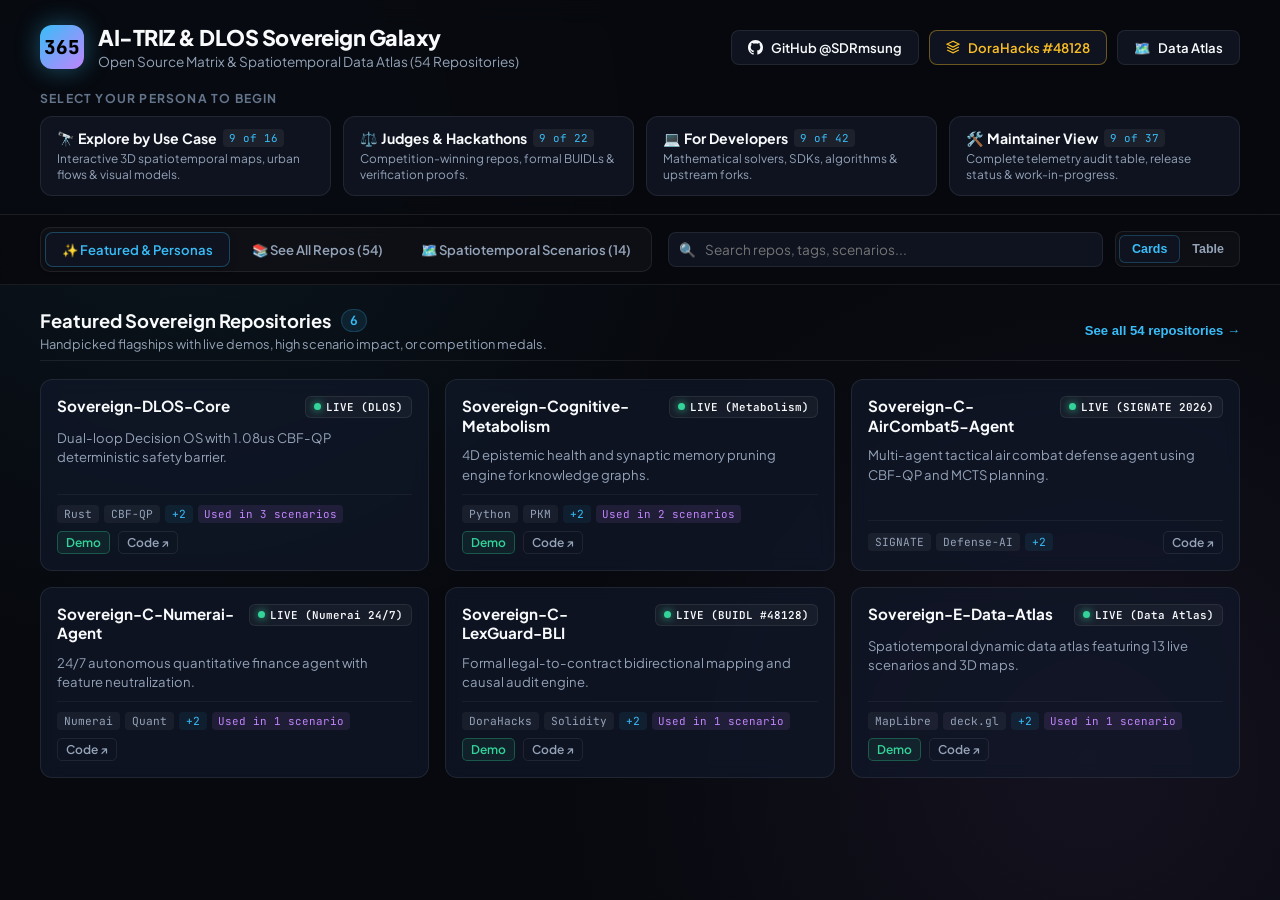
==== commit d1ff21f7: "fix(ux): phase 1.1 persona caps, draft scenarios, repo links, mobile" ====
--- a/index.html
+++ b/index.html
@@ -28,6 +28,10 @@
             --font-sans: 'Plus Jakarta Sans', -apple-system, sans-serif;
         }
         * { box-sizing: border-box; margin: 0; padding: 0; }
+        html, body {
+            max-width: 100vw;
+            overflow-x: hidden;
+        }
         body {
             font-family: var(--font-sans);
             background-color: var(--bg);
@@ -35,7 +39,6 @@
             min-height: 100vh;
             display: flex;
             flex-direction: column;
-            overflow-x: hidden;
             background-image: 
                 radial-gradient(circle at 15% 15%, rgba(56, 189, 248, 0.07) 0%, transparent 40%),
                 radial-gradient(circle at 85% 85%, rgba(192, 132, 252, 0.07) 0%, transparent 40%);
@@ -43,7 +46,7 @@
 
         /* Header */
         header {
-            padding: 28px 40px 20px;
+            padding: 24px 40px 18px;
             border-bottom: 1px solid var(--border);
             backdrop-filter: blur(14px);
             background: rgba(7, 9, 14, 0.75);
@@ -55,7 +58,7 @@
             margin: 0 auto;
             display: flex;
             flex-direction: column;
-            gap: 20px;
+            gap: 16px;
         }
         .top-row {
             display: flex;
@@ -82,6 +85,7 @@
             font-size: 1.2rem;
             color: #000;
             box-shadow: 0 0 24px rgba(56, 189, 248, 0.4);
+            flex-shrink: 0;
         }
         .title-block h1 {
             font-size: 1.35rem;
@@ -101,6 +105,7 @@
             display: flex;
             gap: 10px;
             flex-wrap: wrap;
+            align-items: center;
         }
         .btn-link {
             padding: 8px 16px;
@@ -129,15 +134,15 @@
             background: rgba(251, 191, 36, 0.12);
         }
 
-        /* Persona Entry Section (S1) */
+        /* Persona Entry Section (F1 / S1) */
         .persona-section {
-            margin-top: 6px;
+            margin-top: 4px;
             display: flex;
             flex-direction: column;
-            gap: 12px;
+            gap: 10px;
         }
         .persona-label {
-            font-size: 0.78rem;
+            font-size: 0.76rem;
             text-transform: uppercase;
             letter-spacing: 1.2px;
             color: var(--text-dim);
@@ -149,7 +154,7 @@
             gap: 12px;
         }
         .persona-card {
-            padding: 14px 18px;
+            padding: 12px 16px;
             border-radius: 12px;
             border: 1px solid var(--border);
             background: var(--bg-surface);
@@ -161,6 +166,7 @@
             gap: 4px;
             position: relative;
             overflow: hidden;
+            font-family: inherit;
         }
         .persona-card:hover {
             border-color: var(--cyan);
@@ -183,9 +189,10 @@
             display: flex;
             align-items: center;
             justify-content: space-between;
+            gap: 6px;
         }
         .persona-title {
-            font-size: 0.92rem;
+            font-size: 0.88rem;
             font-weight: 700;
             color: var(--text-main);
             display: flex;
@@ -193,7 +200,7 @@
             gap: 8px;
         }
         .persona-desc {
-            font-size: 0.76rem;
+            font-size: 0.74rem;
             color: var(--text-sub);
             line-height: 1.35;
         }
@@ -204,6 +211,7 @@
             border-radius: 4px;
             background: rgba(255, 255, 255, 0.06);
             color: var(--cyan);
+            white-space: nowrap;
         }
 
         /* Navigation Bar & Controls */
@@ -211,7 +219,7 @@
             position: sticky;
             top: 0;
             z-index: 50;
-            padding: 14px 40px;
+            padding: 12px 40px;
             background: rgba(7, 9, 14, 0.88);
             backdrop-filter: blur(14px);
             -webkit-backdrop-filter: blur(14px);
@@ -248,6 +256,7 @@
             align-items: center;
             gap: 6px;
             font-family: inherit;
+            white-space: nowrap;
         }
         .tab-btn:hover {
             color: var(--text-main);
@@ -330,7 +339,7 @@
             max-width: 1400px;
             width: 100%;
             margin: 0 auto;
-            padding: 28px 40px 60px;
+            padding: 24px 40px 60px;
             flex: 1;
         }
 
@@ -431,7 +440,7 @@
             line-height: 1.3;
             transition: color 0.15s;
         }
-        .card-name:hover {
+        a.card-name:hover {
             color: var(--cyan);
         }
         .card-status-badge {
@@ -543,6 +552,33 @@
             background: rgba(52, 211, 153, 0.08);
         }
 
+        /* Persona Expansion Button (F1) */
+        .persona-expand-bar {
+            margin-top: 24px;
+            display: flex;
+            justify-content: center;
+        }
+        .btn-expand-persona {
+            padding: 10px 24px;
+            border-radius: 8px;
+            border: 1px solid var(--border-hover);
+            background: rgba(56, 189, 248, 0.08);
+            color: var(--cyan);
+            font-size: 0.88rem;
+            font-weight: 600;
+            cursor: pointer;
+            font-family: inherit;
+            transition: all 0.2s ease;
+            display: inline-flex;
+            align-items: center;
+            gap: 8px;
+        }
+        .btn-expand-persona:hover {
+            background: rgba(56, 189, 248, 0.18);
+            transform: translateY(-1px);
+            box-shadow: 0 4px 16px rgba(56, 189, 248, 0.2);
+        }
+
         /* Domain Horizontal Scroll Row (S2) */
         .domain-row-wrapper {
             margin-bottom: 28px;
@@ -568,78 +604,77 @@
         .scroll-container::-webkit-scrollbar-thumb:hover {
             background: var(--cyan);
         }
+        .scroll-container > .repo-card {
+            min-width: 320px;
+            max-width: 320px;
+            flex-shrink: 0;
+        }
         .scroll-container.expanded {
             display: grid;
             grid-template-columns: repeat(auto-fill, minmax(320px, 1fr));
             overflow-x: visible;
         }
-        .scroll-container .repo-card {
-            min-width: 310px;
-            max-width: 340px;
-            flex-shrink: 0;
-        }
-        .scroll-container.expanded .repo-card {
-            min-width: 0;
+        .scroll-container.expanded > .repo-card {
+            min-width: auto;
             max-width: none;
         }
 
-        /* Table View (S2) */
+        /* Table View (F5 & S2) */
         .table-view-container {
             width: 100%;
             overflow-x: auto;
-            background: var(--bg-card);
+            -webkit-overflow-scrolling: touch;
+            border-radius: 10px;
             border: 1px solid var(--border);
-            border-radius: 12px;
-            backdrop-filter: blur(10px);
+            background: var(--bg-surface);
         }
         .repo-table {
             width: 100%;
             border-collapse: collapse;
-            font-size: 0.84rem;
             text-align: left;
+            font-size: 0.85rem;
         }
         .repo-table th {
-            background: var(--bg-surface);
-            padding: 12px 16px;
+            padding: 12px 14px;
+            background: rgba(255, 255, 255, 0.03);
+            border-bottom: 1px solid var(--border);
             color: var(--text-sub);
-            font-weight: 600;
-            border-bottom: 1px solid var(--border);
+            font-size: 0.75rem;
+            text-transform: uppercase;
+            letter-spacing: 0.8px;
             cursor: pointer;
             user-select: none;
             white-space: nowrap;
-            transition: color 0.15s;
         }
         .repo-table th:hover {
             color: var(--cyan);
         }
         .repo-table th.sorted-asc::after {
             content: ' ▲';
-            font-size: 0.7rem;
             color: var(--cyan);
         }
         .repo-table th.sorted-desc::after {
             content: ' ▼';
-            font-size: 0.7rem;
             color: var(--cyan);
         }
         .repo-table td {
-            padding: 12px 16px;
+            padding: 12px 14px;
             border-bottom: 1px solid rgba(255, 255, 255, 0.04);
             vertical-align: middle;
         }
         .repo-table tr:hover td {
-            background: rgba(56, 189, 248, 0.04);
+            background: rgba(255, 255, 255, 0.02);
         }
         .table-name {
-            font-weight: 700;
+            font-weight: 600;
             color: var(--text-main);
             text-decoration: none;
         }
-        .table-name:hover {
+        a.table-name:hover {
             color: var(--cyan);
         }
 
-        /* Scenarios View (S3) */
+        /* Scenarios View (F2 / S3) */
         .scenarios-grid {
             display: grid;
             grid-template-columns: repeat(auto-fill, minmax(380px, 1fr));
@@ -653,39 +688,40 @@
             display: flex;
             flex-direction: column;
             gap: 14px;
-            transition: all 0.22s ease;
-            position: relative;
+            backdrop-filter: blur(8px);
+            transition: all 0.25s ease;
         }
         .scenario-card:hover {
-            border-color: rgba(192, 132, 252, 0.4);
-            background: var(--bg-card-hover);
+            border-color: var(--border-hover);
             transform: translateY(-2px);
-            box-shadow: 0 8px 24px rgba(0, 0, 0, 0.4);
+            box-shadow: 0 8px 30px rgba(0, 0, 0, 0.45);
         }
         .scenario-header {
             display: flex;
             align-items: flex-start;
             justify-content: space-between;
-            gap: 10px;
+            gap: 12px;
         }
         .scenario-id-badge {
             font-family: var(--font-mono);
-            font-size: 0.75rem;
+            font-size: 0.72rem;
             font-weight: 700;
+            color: var(--purple);
+            background: rgba(192, 132, 252, 0.12);
             padding: 3px 8px;
             border-radius: 6px;
-            background: rgba(192, 132, 252, 0.15);
-            color: var(--purple);
-            border: 1px solid rgba(192, 132, 252, 0.3);
+            border: 1px solid rgba(192, 132, 252, 0.25);
+            display: inline-block;
+            margin-bottom: 6px;
         }
         .scenario-title {
             font-size: 1.05rem;
             font-weight: 700;
             color: var(--text-main);
-            margin-top: 2px;
+            line-height: 1.35;
         }
         .scenario-problem {
-            font-size: 0.84rem;
+            font-size: 0.83rem;
             color: var(--text-sub);
             line-height: 1.5;
             background: rgba(255, 255, 255, 0.02);
@@ -696,7 +732,7 @@
         .scenario-repos-section {
             display: flex;
             flex-direction: column;
-            gap: 6px;
+            gap: 8px;
         }
         .scenario-repos-label {
             font-size: 0.72rem;
@@ -751,6 +787,15 @@
             background: rgba(52, 211, 153, 0.22);
             transform: translateY(-1px);
         }
+        .scenario-demo-btn.draft {
+            background: rgba(255, 255, 255, 0.04);
+            color: var(--text-dim);
+            border-color: var(--border);
+            cursor: default;
+            pointer-events: none;
+            user-select: none;
+            transform: none !important;
+        }
 
         /* Empty state */
         .empty-state {
@@ -759,6 +804,12 @@
             color: var(--text-dim);
             font-size: 0.95rem;
         }
+
+        /* Desktop vs Mobile visibility tokens */
+        .btn-text-short { display: none; }
+        .btn-text-full { display: inline; }
+        .tab-text-short { display: none; }
+        .tab-text-full { display: inline; }
 
         /* Responsive */
         @media (max-width: 900px) {
@@ -768,10 +819,101 @@
             .persona-grid { grid-template-columns: repeat(2, 1fr); }
             .search-and-view { max-width: none; width: 100%; }
         }
+
+        /* F4 Mobile View (<= 480px) */
         @media (max-width: 480px) {
-            .persona-grid { grid-template-columns: 1fr; }
-            .top-row { flex-direction: column; align-items: flex-start; }
-            .nav-tabs { width: 100%; overflow-x: auto; }
+            header { padding: 12px 14px 10px; }
+            .header-wrap { gap: 10px; }
+            .top-row { flex-direction: column; align-items: stretch; gap: 8px; }
+            .logo-group { gap: 10px; }
+            .logo-badge { width: 34px; height: 34px; font-size: 0.95rem; border-radius: 9px; }
+            .title-block h1 { font-size: 1.05rem; }
+            .title-block p { display: none; }
+
+            .links-group {
+                display: flex;
+                flex-wrap: nowrap;
+                gap: 6px;
+                width: 100%;
+                overflow-x: auto;
+            }
+            .btn-link {
+                padding: 5px 8px;
+                font-size: 0.72rem;
+                gap: 4px;
+                white-space: nowrap;
+                flex: 1;
+                justify-content: center;
+            }
+            .btn-text-full { display: none; }
+            .btn-text-short { display: inline; }
+
+            /* 2x2 Compact Persona Grid */
+            .persona-section { margin-top: 4px; gap: 6px; }
+            .persona-label { font-size: 0.7rem; }
+            .persona-grid {
+                grid-template-columns: repeat(2, 1fr);
+                gap: 6px;
+            }
+            .persona-card {
+                padding: 8px 10px;
+                gap: 0;
+            }
+            .persona-header {
+                width: 100%;
+                display: flex;
+                align-items: center;
+                justify-content: space-between;
+                gap: 4px;
+            }
+            .persona-title {
+                font-size: 0.78rem;
+                gap: 4px;
+            }
+            .persona-badge {
+                font-size: 0.65rem;
+                padding: 1px 4px;
+                white-space: nowrap;
+            }
+            .persona-desc {
+                display: none;
+            }
+
+            /* Sticky Tab Bar single-line scroll */
+            .controls-sticky-bar { padding: 8px 14px; }
+            .controls-inner { gap: 8px; }
+            .nav-tabs {
+                width: 100%;
+                display: flex;
+                flex-wrap: nowrap;
+                overflow-x: auto;
+                -webkit-overflow-scrolling: touch;
+                padding: 3px;
+                gap: 4px;
+            }
+            .tab-btn {
+                white-space: nowrap;
+                flex-shrink: 0;
+                padding: 6px 10px;
+                font-size: 0.78rem;
+            }
+            .tab-text-full { display: none; }
+            .tab-text-short { display: inline; }
+
+            .search-and-view {
+                width: 100%;
+                max-width: none;
+                gap: 8px;
+            }
+            .search-box { min-width: 0; flex: 1; }
+            .search-input { padding: 6px 10px 6px 30px; font-size: 0.78rem; }
+            .search-icon { left: 8px; font-size: 0.75rem; }
+
+            main { padding: 14px 14px 36px; }
+            .cards-grid { grid-template-columns: 1fr; gap: 12px; }
+            .scenarios-grid { grid-template-columns: 1fr; gap: 12px; }
+            .section-header { flex-direction: column; align-items: flex-start; gap: 6px; }
+            .section-action { align-self: flex-start; }
         }
     </style>
 </head>
@@ -791,14 +933,16 @@
                 <div class="links-group">
                     <a href="https://github.com/SDRmsung" target="_blank" rel="noopener noreferrer" class="btn-link">
                         <svg width="15" height="15" viewBox="0 0 16 16" fill="currentColor"><path d="M8 0C3.58 0 0 3.58 0 8c0 3.54 2.29 6.53 5.47 7.59.4.07.55-.17.55-.38 0-.19-.01-.82-.01-1.49-2.01.37-2.53-.49-2.69-.94-.09-.23-.48-.94-.82-1.13-.28-.15-.68-.52-.01-.53.63-.01 1.08.58 1.23.82.72 1.21 1.87.87 2.33.66.07-.52.28-.87.51-1.07-1.78-.2-3.64-.89-3.64-3.95 0-.87.31-1.59.82-2.15-.08-.2-.36-1.02.08-2.12 0 0 .67-.21 2.2.82.64-.18 1.32-.27 2-.27s1.36.09 2 .27c1.53-1.04 2.2-.82 2.2-.82.44 1.1.16 1.92.08 2.12.51.56.82 1.27.82 2.15 0 3.07-1.87 3.75-3.65 3.95.29.25.54.73.54 1.48 0 1.07-.01 1.93-.01 2.2 0 .21.15.46.55.38A8.01 8.01 0 0 0 16 8c0-4.42-3.58-8-8-8z"/></svg>
-                        GitHub @SDRmsung
+                        <span class="btn-text-full">GitHub @SDRmsung</span>
+                        <span class="btn-text-short">GitHub</span>
                     </a>
                     <a href="https://dorahacks.io/buidl/48128" target="_blank" rel="noopener noreferrer" class="btn-link accent">
                         <svg width="14" height="14" viewBox="0 0 24 24" fill="none" stroke="currentColor" stroke-width="2"><path d="M12 2L2 7l10 5 10-5-10-5zM2 17l10 5 10-5M2 12l10 5 10-5"/></svg>
-                        DoraHacks #48128
+                        <span class="btn-text-full">DoraHacks #48128</span>
+                        <span class="btn-text-short">#48128</span>
                     </a>
                     <a href="https://sdrmsung.github.io/Sovereign-E-Data-Atlas/" target="_blank" rel="noopener noreferrer" class="btn-link">
-                        🗺️ Data Atlas
+                        🗺️ <span class="btn-text-full">Data Atlas</span><span class="btn-text-short">Atlas</span>
                     </a>
                 </div>
             </div>
@@ -810,28 +954,28 @@
                     <button class="persona-card" id="persona-visitor" onclick="setPersona('visitor')">
                         <div class="persona-header">
                             <span class="persona-title">🔭 Explore by Use Case</span>
-                            <span class="persona-badge" id="badge-visitor">0</span>
+                            <span class="persona-badge" id="badge-visitor">0 of 0</span>
                         </div>
                         <span class="persona-desc">Interactive 3D spatiotemporal maps, urban flows & visual models.</span>
                     </button>
                     <button class="persona-card" id="persona-judge" onclick="setPersona('judge')">
                         <div class="persona-header">
                             <span class="persona-title">⚖️ Judges & Hackathons</span>
-                            <span class="persona-badge" id="badge-judge">0</span>
+                            <span class="persona-badge" id="badge-judge">0 of 0</span>
                         </div>
                         <span class="persona-desc">Competition-winning repos, formal BUIDLs & verification proofs.</span>
                     </button>
                     <button class="persona-card" id="persona-developer" onclick="setPersona('developer')">
                         <div class="persona-header">
                             <span class="persona-title">💻 For Developers</span>
-                            <span class="persona-badge" id="badge-developer">0</span>
+                            <span class="persona-badge" id="badge-developer">0 of 0</span>
                         </div>
                         <span class="persona-desc">Mathematical solvers, SDKs, algorithms & upstream forks.</span>
                     </button>
                     <button class="persona-card" id="persona-maintainer" onclick="setPersona('maintainer')">
                         <div class="persona-header">
                             <span class="persona-title">🛠️ Maintainer View</span>
-                            <span class="persona-badge" id="badge-maintainer">0</span>
+                            <span class="persona-badge" id="badge-maintainer">0 of 0</span>
                         </div>
                         <span class="persona-desc">Complete telemetry audit table, release status & work-in-progress.</span>
                     </button>
@@ -845,13 +989,16 @@
         <div class="controls-inner">
             <div class="nav-tabs">
                 <button class="tab-btn active" id="tab-overview" onclick="switchTab('overview')">
-                    ✨ Featured & Personas
+                    <span class="tab-text-full">✨ Featured & Personas</span>
+                    <span class="tab-text-short">✨ Featured</span>
                 </button>
                 <button class="tab-btn" id="tab-seeall" onclick="switchTab('seeall')">
-                    📚 See All Repos (<span id="count-total">0</span>)
+                    <span class="tab-text-full">📚 See All Repos (<span id="count-total">54</span>)</span>
+                    <span class="tab-text-short">All (<span id="count-total-short">54</span>)</span>
                 </button>
                 <button class="tab-btn" id="tab-scenarios" onclick="switchTab('scenarios')">
-                    🗺️ Spatiotemporal Scenarios (14)
+                    <span class="tab-text-full">🗺️ Spatiotemporal Scenarios (14)</span>
+                    <span class="tab-text-short">Scenarios (14)</span>
                 </button>
             </div>
 
@@ -875,8 +1022,8 @@
 
     <!-- Data Injection for Offline/CORS Resilience -->
     <script>
-        const FALLBACK_REPOS = [{"id": "sovereign-dlos-core", "name": "Sovereign-DLOS-Core", "url": "https://github.com/SDRmsung/DLOS", "demo_url": "https://sdrmsung.github.io/ai365/", "summary": "Dual-loop Decision OS with 1.08us CBF-QP deterministic safety barrier.", "status": "live", "status_label": "LIVE (DLOS)", "domain": "foundations", "tags": ["Rust", "CBF-QP", "Decision-OS", "Safety"], "personas": ["developer", "judge", "maintainer"], "scenarios": ["s01", "s06", "s07"], "featured": true, "updated": "2026-10-28"}, {"id": "sovereign-cognitive-metabolism", "name": "Sovereign-Cognitive-Metabolism", "url": "https://github.com/SDRmsung/Cognitive-Metabolism", "demo_url": "https://sdrmsung.github.io/ai365/", "summary": "4D epistemic health and synaptic memory pruning engine for knowledge graphs.", "status": "live", "status_label": "LIVE (Metabolism)", "domain": "foundations", "tags": ["Python", "PKM", "ISO30401", "Audit"], "personas": ["developer", "maintainer"], "scenarios": ["s05", "s13"], "featured": true, "updated": "2026-10-25"}, {"id": "ai365", "name": "ai365", "url": "https://github.com/SDRmsung/ai365", "demo_url": "https://sdrmsung.github.io/ai365/", "summary": "Interactive web portal for sovereign galaxy with GNN topological diagnostics.", "status": "live", "status_label": "LIVE (Pages)", "domain": "foundations", "tags": ["Web3", "GNN", "Portal", "Galaxy"], "personas": ["visitor", "judge", "maintainer"], "scenarios": ["s03"], "featured": false, "updated": "2026-11-02"}, {"id": "sovereign-upstream-tokio", "name": "Sovereign-Upstream-Tokio", "url": "https://github.com/SDRmsung/tokio", "demo_url": null, "summary": "High-throughput asynchronous runtime runtime fork with deadlock detection guard.", "status": "wip", "status_label": "UPSTREAM (PR #8380)", "domain": "foundations", "tags": ["Rust", "Async", "Deadlock", "Runtime"], "personas": ["developer", "maintainer"], "scenarios": ["s01"], "featured": false, "updated": "2026-10-15"}, {"id": "sovereign-upstream-postgres", "name": "Sovereign-Upstream-Postgres", "url": "https://github.com/SDRmsung/postgres", "demo_url": null, "summary": "Vector HNSW indexing and transactional audit engine for PostGIS geometries.", "status": "wip", "status_label": "UPSTREAM", "domain": "foundations", "tags": ["C", "Database", "Vector", "PostGIS"], "personas": ["developer", "maintainer"], "scenarios": [], "featured": false, "updated": "2026-10-12"}, {"id": "ai-triz-core-engine", "name": "AI-TRIZ-Core-Engine", "url": "https://github.com/SDRmsung", "demo_url": null, "summary": "Algorithmic inventive problem solving SDK with automated contradiction resolution.", "status": "wip", "status_label": "PLANNED", "domain": "foundations", "tags": ["AI-TRIZ", "SDK", "Causal", "Engine"], "personas": ["developer", "maintainer"], "scenarios": [], "featured": false, "updated": null}, {"id": "ai-triz-sufield-toolkit", "name": "AI-TRIZ-SuField-Toolkit", "url": "https://github.com/SDRmsung", "demo_url": null, "summary": "Substance-field graph models and 76 inventive standards decomposition kit.", "status": "wip", "status_label": "PLANNED", "domain": "foundations", "tags": ["Su-Field", "TRIZ", "Graph", "Toolkit"], "personas": ["developer", "maintainer"], "scenarios": ["s13"], "featured": false, "updated": null}, {"id": "ai-triz-ariz-optimizer", "name": "AI-TRIZ-ARIZ-Optimizer", "url": "https://github.com/SDRmsung", "demo_url": null, "summary": "State machine workflow orchestrator based on ARIZ-85C inventive algorithms.", "status": "wip", "status_label": "PLANNED", "domain": "foundations", "tags": ["ARIZ-85C", "State-Machine", "TRIZ"], "personas": ["developer", "maintainer"], "scenarios": [], "featured": false, "updated": null}, {"id": "dlos-jepa-world-model", "name": "DLOS-JEPA-World-Model", "url": "https://github.com/SDRmsung", "demo_url": null, "summary": "Hierarchical joint embedding predictive architecture for spatial dynamics.", "status": "wip", "status_label": "PLANNED", "domain": "foundations", "tags": ["H-JEPA", "World-Model", "Latent"], "personas": ["developer", "judge", "maintainer"], "scenarios": ["s02", "s05", "s13"], "featured": false, "updated": null}, {"id": "dlos-safety-shield-cbf", "name": "DLOS-Safety-Shield-CBF", "url": "https://github.com/SDRmsung", "demo_url": null, "summary": "Control Barrier Function QP solver guaranteeing zero spatial collisions.", "status": "wip", "status_label": "PLANNED", "domain": "foundations", "tags": ["CBF-QP", "Safety", "Control"], "personas": ["developer", "maintainer"], "scenarios": ["s01", "s07"], "featured": false, "updated": null}, {"id": "sovereign-sat-dpll-solver", "name": "Sovereign-SAT-DPLL-Solver", "url": "https://github.com/SDRmsung", "demo_url": null, "summary": "Deterministic DPLL SAT solver with zero external dependencies.", "status": "live", "status_label": "READY (A50)", "domain": "arsenals", "tags": ["SAT", "DPLL", "Python", "Zero-Dep"], "personas": ["developer", "maintainer"], "scenarios": ["s08"], "featured": false, "updated": "2026-10-20"}, {"id": "sovereign-milp-routing-vrp", "name": "Sovereign-MILP-Routing-VRP", "url": "https://github.com/SDRmsung", "demo_url": null, "summary": "Mixed integer linear programming and 2-opt vehicle routing optimization engine.", "status": "live", "status_label": "READY (A50)", "domain": "arsenals", "tags": ["MILP", "2-Opt", "VRP", "Routing"], "personas": ["developer", "judge", "maintainer"], "scenarios": ["s02", "s03", "s07", "s10"], "featured": true, "updated": "2026-10-22"}, {"id": "sovereign-quantum-ising-annealer", "name": "Sovereign-Quantum-Ising-Annealer", "url": "https://github.com/SDRmsung", "demo_url": null, "summary": "QUBO Ising model simulator for high-dimensional combinatorial annealing.", "status": "live", "status_label": "READY (A50)", "domain": "arsenals", "tags": ["QUBO", "Ising", "Annealing", "Quantum"], "personas": ["developer", "maintainer"], "scenarios": ["s11"], "featured": false, "updated": "2026-10-18"}, {"id": "sovereign-polygon-sat-armor", "name": "Sovereign-Polygon-SAT-Armor", "url": "https://github.com/SDRmsung", "demo_url": null, "summary": "Separating Axis Theorem 2D convex polygon collision inspection armor.", "status": "live", "status_label": "READY (A50)", "domain": "arsenals", "tags": ["Geometry", "SAT-Armor", "2D-Physics"], "personas": ["developer", "maintainer"], "scenarios": ["s08"], "featured": false, "updated": "2026-10-19"}, {"id": "sovereign-milp-binpacking-fitter", "name": "Sovereign-MILP-BinPacking-Fitter", "url": "https://github.com/SDRmsung", "demo_url": null, "summary": "First-fit decreasing multi-container volume and packing optimization engine.", "status": "live", "status_label": "READY (A50)", "domain": "arsenals", "tags": ["Bin-Packing", "FFD", "Optimization"], "personas": ["developer", "maintainer"], "scenarios": ["s04", "s12"], "featured": false, "updated": "2026-10-21"}, {"id": "sovereign-knapsack-partition-dp", "name": "Sovereign-Knapsack-Partition-DP", "url": "https://github.com/SDRmsung", "demo_url": null, "summary": "Dynamic programming knapsack solver for dynamic resource partitioning.", "status": "live", "status_label": "READY (A50)", "domain": "arsenals", "tags": ["DP", "Knapsack", "Partition"], "personas": ["developer", "maintainer"], "scenarios": ["s04"], "featured": false, "updated": "2026-10-20"}, {"id": "sovereign-spatial-d4-group", "name": "Sovereign-Spatial-D4-Group", "url": "https://github.com/SDRmsung", "demo_url": null, "summary": "Dihedral group D4 symmetry transformations for grid data interpolation.", "status": "live", "status_label": "READY (A50)", "domain": "arsenals", "tags": ["D4-Group", "Symmetry", "Grid"], "personas": ["developer", "maintainer"], "scenarios": ["s06"], "featured": false, "updated": "2026-10-17"}, {"id": "sovereign-c-aircombat5-agent", "name": "Sovereign-C-AirCombat5-Agent", "url": "https://github.com/SDRmsung/Sovereign-C-AirCombat5-Agent", "demo_url": null, "summary": "Multi-agent tactical air combat defense agent using CBF-QP and MCTS planning.", "status": "live", "status_label": "LIVE (SIGNATE 2026)", "domain": "contests", "tags": ["SIGNATE", "Defense-AI", "CBF-QP", "MCTS"], "personas": ["judge", "developer", "maintainer"], "scenarios": [], "featured": true, "updated": "2026-10-29"}, {"id": "sovereign-c-numerai-agent", "name": "Sovereign-C-Numerai-Agent", "url": "https://github.com/SDRmsung/Sovereign-C-Numerai-Agent", "demo_url": null, "summary": "24/7 autonomous quantitative finance agent with feature neutralization.", "status": "live", "status_label": "LIVE (Numerai 24/7)", "domain": "contests", "tags": ["Numerai", "Quant", "Ridge", "Finance"], "personas": ["judge", "developer", "maintainer"], "scenarios": ["s12"], "featured": false, "updated": "2026-10-30"}, {"id": "sovereign-c-lexguard-bli", "name": "Sovereign-C-LexGuard-BLI", "url": "https://github.com/SDRmsung/Sovereign-C-LexGuard-BLI", "demo_url": "https://dorahacks.io/buidl/48128", "summary": "Formal legal-to-contract bidirectional mapping and causal audit engine.", "status": "live", "status_label": "LIVE (BUIDL #48128)", "domain": "contests", "tags": ["DoraHacks", "Solidity", "DPLL", "EIP-712"], "personas": ["judge", "developer", "maintainer"], "scenarios": ["s09"], "featured": true, "updated": "2026-10-27"}, {"id": "sovereign-attestagent-creditcoin", "name": "Sovereign-AttestAgent-Creditcoin", "url": "https://github.com/SDRmsung/Sovereign-AttestAgent-Creditcoin", "demo_url": null, "summary": "Autonomous credit evaluation agent with replay-resistant attestations.", "status": "live", "status_label": "SUBMITTED (CTC 2026)", "domain": "contests", "tags": ["Creditcoin", "Web3", "Lending", "Agent"], "personas": ["judge", "developer", "maintainer"], "scenarios": [], "featured": false, "updated": "2026-10-24"}, {"id": "ai-triz-arc-agi-sovereign-solver", "name": "AI-TRIZ-ARC-AGI-Sovereign-Solver", "url": "https://github.com/SDRmsung/AI-TRIZ-ARC-AGI-Sovereign-Solver", "demo_url": null, "summary": "Grid topological color reasoning and cellular automata solver for ARC-AGI-2.", "status": "live", "status_label": "LIVE (Kaggle v9)", "domain": "contests", "tags": ["Kaggle", "ARC-AGI-2", "SATGridArmor"], "personas": ["judge", "developer", "maintainer"], "scenarios": [], "featured": false, "updated": "2026-10-28"}, {"id": "ai-triz-pokemon-tcg-sovereign", "name": "AI-TRIZ-Pokemon-TCG-Sovereign", "url": "https://github.com/SDRmsung/AI-TRIZ-Pokemon-TCG-Sovereign", "demo_url": null, "summary": "Game-theoretic Nash equilibrium solver and strategy synthesizer.", "status": "live", "status_label": "LIVE (Kaggle)", "domain": "contests", "tags": ["Game-Theory", "Nash", "Strategy", "Kaggle"], "personas": ["judge", "developer", "maintainer"], "scenarios": ["s10"], "featured": false, "updated": "2026-10-26"}, {"id": "ai-triz-drivendata-tracetheace", "name": "AI-TRIZ-DrivenData-TraceTheAce", "url": "https://github.com/SDRmsung", "demo_url": null, "summary": "Psychometric model with Da Vinci cognitive mastery feature engineering.", "status": "archived", "status_label": "COMPLETED (0.6211)", "domain": "contests", "tags": ["DrivenData", "NLP", "Education-AI"], "personas": ["judge", "maintainer"], "scenarios": [], "featured": false, "updated": "2026-09-15"}, {"id": "sovereign-smartcontract-formal-z3", "name": "Sovereign-SmartContract-Formal-Z3", "url": "https://github.com/SDRmsung", "demo_url": null, "summary": "First-order logic invariant theorem prover for Solidity smart contracts.", "status": "wip", "status_label": "PLANNED", "domain": "regtech", "tags": ["Z3-Prover", "Solidity", "Formal-Methods"], "personas": ["developer", "maintainer"], "scenarios": [], "featured": false, "updated": null}, {"id": "sovereign-eip712-signature-auditor", "name": "Sovereign-EIP712-Signature-Auditor", "url": "https://github.com/SDRmsung", "demo_url": null, "summary": "Cryptographic ECDSA EIP-712 structured data signature verification suite.", "status": "wip", "status_label": "PLANNED", "domain": "regtech", "tags": ["EIP-712", "ECDSA", "Security", "Crypto"], "personas": ["developer", "maintainer"], "scenarios": [], "featured": false, "updated": null}, {"id": "sovereign-contract-injunction-circuitbreaker", "name": "Sovereign-Contract-Injunction-CircuitBreaker", "url": "https://github.com/SDRmsung", "demo_url": null, "summary": "Automated legal injunction and emergency circuit breaker for smart contracts.", "status": "wip", "status_label": "PLANNED", "domain": "regtech", "tags": ["RegTech", "LegalTech", "CircuitBreaker"], "personas": ["developer", "maintainer"], "scenarios": ["s09"], "featured": false, "updated": null}, {"id": "sovereign-rwa-tokenization-mesh", "name": "Sovereign-RWA-Tokenization-Mesh", "url": "https://github.com/SDRmsung", "demo_url": null, "summary": "Real-world asset tokenization framework with legal compliance verification.", "status": "wip", "status_label": "PLANNED", "domain": "regtech", "tags": ["RWA", "DeFi", "Legal-Mesh", "Token"], "personas": ["developer", "judge", "maintainer"], "scenarios": ["s09", "s11"], "featured": false, "updated": null}, {"id": "swe-bench", "name": "SWE-bench", "url": "https://github.com/SDRmsung/SWE-bench", "demo_url": null, "summary": "Upstream evaluation pipeline for automated software engineering benchmarks.", "status": "wip", "status_label": "UPSTREAM (PR #644)", "domain": "agents", "tags": ["SWE-bench", "Agent", "Auto-Coding"], "personas": ["developer", "maintainer"], "scenarios": [], "featured": false, "updated": "2026-10-14"}, {"id": "sovereign-agent-evalguard", "name": "Sovereign-Agent-EvalGuard", "url": "https://github.com/SDRmsung", "demo_url": null, "summary": "Zero-trust autonomous agent auditing guardrail and telemetry verifier.", "status": "live", "status_label": "READY (050-Agents)", "domain": "agents", "tags": ["EvalGuard", "Auditor", "Zero-Trust"], "personas": ["developer", "maintainer"], "scenarios": ["z01"], "featured": false, "updated": "2026-10-19"}, {"id": "sovereign-obsidian-chp-plugin", "name": "Sovereign-Obsidian-CHP-Plugin", "url": "https://github.com/SDRmsung", "demo_url": null, "summary": "Personal knowledge management plugin for epistemic health monitoring.", "status": "live", "status_label": "READY (Plugins)", "domain": "agents", "tags": ["Obsidian", "TypeScript", "PKM-Plugin"], "personas": ["developer", "maintainer"], "scenarios": ["z01"], "featured": false, "updated": "2026-10-18"}, {"id": "sovereign-mcp-sqlite-server", "name": "Sovereign-MCP-SQLite-Server", "url": "https://github.com/SDRmsung", "demo_url": null, "summary": "Model Context Protocol read-only server for structured semantic queries.", "status": "live", "status_label": "READY (MCP)", "domain": "agents", "tags": ["MCP", "SQLite", "Model-Context"], "personas": ["developer", "maintainer"], "scenarios": ["z01"], "featured": false, "updated": "2026-10-21"}, {"id": "sovereign-edge-udm-hardware-mesh", "name": "Sovereign-Edge-UDM-Hardware-Mesh", "url": "https://github.com/SDRmsung", "demo_url": null, "summary": "Unified device model and declarative abstraction mesh for edge IoT nodes.", "status": "wip", "status_label": "PLANNED", "domain": "agents", "tags": ["EdgeAI", "IoT", "Mesh", "Hardware"], "personas": ["developer", "maintainer"], "scenarios": ["s05"], "featured": false, "updated": null}, {"id": "sovereign-e-data-atlas", "name": "Sovereign-E-Data-Atlas", "url": "https://github.com/SDRmsung/Sovereign-E-Data-Atlas", "demo_url": "https://sdrmsung.github.io/Sovereign-E-Data-Atlas/", "summary": "Spatiotemporal dynamic data atlas featuring 13 live scenarios and 3D maps.", "status": "live", "status_label": "LIVE (Data Atlas)", "domain": "data-atlas", "tags": ["MapLibre", "deck.gl", "Spatiotemporal", "Atlas"], "personas": ["visitor", "judge", "developer", "maintainer"], "scenarios": ["s01"], "featured": true, "updated": "2026-11-02"}, {"id": "atlas-s01-artery-flow", "name": "Atlas S01: Artery Flow", "url": "https://github.com/SDRmsung/Sovereign-E-Data-Atlas", "demo_url": "https://sdrmsung.github.io/Sovereign-E-Data-Atlas/s01_artery_flow/index.html", "summary": "National freeway & high-speed rail dynamic artery particle pulse visualization.", "status": "live", "status_label": "LIVE (Atlas)", "domain": "data-atlas", "tags": ["Freeway", "Rail", "TripsLayer", "Particles"], "personas": ["visitor", "judge"], "scenarios": ["s01"], "featured": false, "updated": "2026-11-02"}, {"id": "atlas-s02-youbike-tide", "name": "Atlas S02: YouBike Tide", "url": "https://github.com/SDRmsung/Sovereign-E-Data-Atlas", "demo_url": "https://sdrmsung.github.io/Sovereign-E-Data-Atlas/s02_youbike_tide/index.html", "summary": "Urban bike-sharing tidal flow modeling and VRPTW rebalancing simulator.", "status": "live", "status_label": "LIVE (Atlas)", "domain": "data-atlas", "tags": ["YouBike", "Tidal-Flow", "VRPTW", "Mobility"], "personas": ["visitor", "judge"], "scenarios": ["s02"], "featured": false, "updated": "2026-11-02"}, {"id": "atlas-s03-bus-delay", "name": "Atlas S03: Bus Delay Topology", "url": "https://github.com/SDRmsung/Sovereign-E-Data-Atlas", "demo_url": "https://sdrmsung.github.io/ai365/", "summary": "Real-time bus map matching, congestion light rails, and delay propagation GNN.", "status": "wip", "status_label": "DRAFT (Atlas)", "domain": "data-atlas", "tags": ["Transit", "Bus-Delay", "GNN", "Topology"], "personas": ["visitor", "developer"], "scenarios": ["s03"], "featured": false, "updated": "2026-10-25"}, {"id": "atlas-s04-freeway-rest", "name": "Atlas S04: Freeway Rest Area", "url": "https://github.com/SDRmsung/Sovereign-E-Data-Atlas", "demo_url": "https://sdrmsung.github.io/Sovereign-E-Data-Atlas/s04_freeway_rest/index.html", "summary": "Freeway service area parking congestion dynamic bin-packing and retention model.", "status": "live", "status_label": "LIVE (Atlas)", "domain": "data-atlas", "tags": ["Parking", "Freeway", "BinPacking", "Simulation"], "personas": ["visitor", "judge"], "scenarios": ["s04"], "featured": false, "updated": "2026-11-02"}, {"id": "atlas-s05-pm25-escape", "name": "Atlas S05: PM2.5 Escape Map", "url": "https://github.com/SDRmsung/Sovereign-E-Data-Atlas", "demo_url": "https://sdrmsung.github.io/ai365/", "summary": "Minute-level air quality plume diffusion linked with urban park crowd flows.", "status": "wip", "status_label": "DRAFT (Atlas)", "domain": "data-atlas", "tags": ["AirQuality", "PM2.5", "Parks", "Diffusion"], "personas": ["visitor", "judge"], "scenarios": ["s05"], "featured": false, "updated": "2026-10-20"}, {"id": "atlas-s06-temp-outfit", "name": "Atlas S06: Weather Outfit Index", "url": "https://github.com/SDRmsung/Sovereign-E-Data-Atlas", "demo_url": "https://sdrmsung.github.io/ai365/", "summary": "Universal Thermal Climate Index (UTCI) spatial grid and outfit recommendation.", "status": "wip", "status_label": "DRAFT (Atlas)", "domain": "data-atlas", "tags": ["Weather", "UTCI", "Outfit", "Climate"], "personas": ["visitor"], "scenarios": ["s06"], "featured": false, "updated": "2026-10-18"}, {"id": "atlas-s07-ev-charger", "name": "Atlas S07: EV Charger Hunger Map", "url": "https://github.com/SDRmsung/Sovereign-E-Data-Atlas", "demo_url": "https://sdrmsung.github.io/ai365/", "summary": "Real-time EV charging occupancy queueing simulator and grid barrier dispatch.", "status": "live", "status_label": "READY (Atlas)", "domain": "data-atlas", "tags": ["EV-Charging", "Erlang-C", "Queue", "Grid"], "personas": ["visitor", "judge", "developer"], "scenarios": ["s07"], "featured": false, "updated": "2026-10-28"}, {"id": "atlas-s08-speedcam-crash", "name": "Atlas S08: Tech Enforcement Heatmap", "url": "https://github.com/SDRmsung/Sovereign-E-Data-Atlas", "demo_url": "https://sdrmsung.github.io/ai365/", "summary": "Speed camera enforcement coverage overlapped with fatal traffic crash hotspots.", "status": "wip", "status_label": "DRAFT (Atlas)", "domain": "data-atlas", "tags": ["SpeedCam", "Crash-Data", "Enforcement", "Safety"], "personas": ["visitor", "judge"], "scenarios": ["s08"], "featured": false, "updated": "2026-10-15"}, {"id": "atlas-s09-vacancy-rent", "name": "Atlas S09: Housing Vacancy & Rent", "url": "https://github.com/SDRmsung/Sovereign-E-Data-Atlas", "demo_url": "https://sdrmsung.github.io/ai365/", "summary": "Low-power electricity housing vacancy sea versus hot rental price spikes.", "status": "wip", "status_label": "DRAFT (Atlas)", "domain": "data-atlas", "tags": ["Real-Estate", "Vacancy", "Rent-Index", "RWA"], "personas": ["visitor", "judge"], "scenarios": ["s09"], "featured": false, "updated": "2026-10-16"}, {"id": "atlas-s10-tour-shuttle", "name": "Atlas S10: Tourism Shuttle & Crowd", "url": "https://github.com/SDRmsung/Sovereign-E-Data-Atlas", "demo_url": "https://sdrmsung.github.io/ai365/", "summary": "Taiwan tourist shuttle lines aligned with scenic spot crowd tidal peaks.", "status": "wip", "status_label": "DRAFT (Atlas)", "domain": "data-atlas", "tags": ["Tourism", "Shuttle", "Crowd-Tide", "VRP"], "personas": ["visitor"], "scenarios": ["s10"], "featured": false, "updated": "2026-10-14"}, {"id": "atlas-s11-flood-scar", "name": "Atlas S11: Flood Scar & Property", "url": "https://github.com/SDRmsung/Sovereign-E-Data-Atlas", "demo_url": "https://sdrmsung.github.io/ai365/", "summary": "Flood potential depth contours intersected with historical transaction prices.", "status": "wip", "status_label": "DRAFT (Atlas)", "domain": "data-atlas", "tags": ["Flood-Risk", "Real-Estate", "DID", "Property"], "personas": ["visitor", "judge"], "scenarios": ["s11"], "featured": false, "updated": "2026-10-17"}, {"id": "atlas-s12-care-desert", "name": "Atlas S12: Child & Elderly Care Desert", "url": "https://github.com/SDRmsung/Sovereign-E-Data-Atlas", "demo_url": "https://sdrmsung.github.io/ai365/", "summary": "15-minute isochrone accessibility analysis for childcare and elder care hubs.", "status": "wip", "status_label": "DRAFT (Atlas)", "domain": "data-atlas", "tags": ["Care-Desert", "Accessibility", "2SFCA", "Isochrone"], "personas": ["visitor", "judge"], "scenarios": ["s12"], "featured": false, "updated": "2026-10-19"}, {"id": "atlas-s13-body-circulation", "name": "Atlas S13: Microcirculation & Meridians", "url": "https://github.com/SDRmsung/Sovereign-E-Data-Atlas", "demo_url": "https://sdrmsung.github.io/ai365/", "summary": "Blood circulation and traditional meridian particle conductance simulation.", "status": "wip", "status_label": "DRAFT (Atlas)", "domain": "data-atlas", "tags": ["Microcirculation", "Meridians", "Fluid", "Su-Field"], "personas": ["visitor", "developer"], "scenarios": ["s13"], "featured": false, "updated": "2026-10-12"}, {"id": "atlas-z01-news-pulse", "name": "Atlas Z01: Real-time News Pulse", "url": "https://github.com/SDRmsung/Sovereign-E-Data-Atlas", "demo_url": "https://sdrmsung.github.io/ai365/", "summary": "Real-time technology news crawler and zero-trust intelligence feed pipeline.", "status": "live", "status_label": "READY (Atlas)", "domain": "data-atlas", "tags": ["News-Pulse", "Crawler", "Zero-Trust", "Intelligence"], "personas": ["visitor", "developer", "maintainer"], "scenarios": ["z01"], "featured": false, "updated": "2026-10-28"}, {"id": "atlas-shared-engine", "name": "Atlas Shared: Engine & Connectors", "url": "https://github.com/SDRmsung/Sovereign-E-Data-Atlas", "demo_url": "https://sdrmsung.github.io/Sovereign-E-Data-Atlas/", "summary": "Data Atlas shared connectors, MapLibre renderers, and pipeline utilities.", "status": "live", "status_label": "LIVE (Shared)", "domain": "data-atlas", "tags": ["Connectors", "Shared-Core", "Pipeline", "DeckGL"], "personas": ["developer", "maintainer"], "scenarios": [], "featured": false, "updated": "2026-11-01"}, {"id": "atlas-slot16-power-grid", "name": "Atlas Slot16: Power Grid Dynamics", "url": "https://github.com/SDRmsung/Sovereign-E-Data-Atlas", "demo_url": null, "summary": "Regional power grid load balance, feeder contingency, and renewable mix.", "status": "wip", "status_label": "EXPANSION", "domain": "data-atlas", "tags": ["Power-Grid", "Energy", "Sensors"], "personas": ["developer"], "scenarios": [], "featured": false, "updated": null}, {"id": "atlas-slot17-reservoir-defense", "name": "Atlas Slot17: Reservoir Flood Defense", "url": "https://github.com/SDRmsung/Sovereign-E-Data-Atlas", "demo_url": null, "summary": "Water reservoir storage telemetry, discharge curves, and flood disaster alerts.", "status": "wip", "status_label": "EXPANSION", "domain": "data-atlas", "tags": ["Hydrology", "Flood-Alert", "Reservoir"], "personas": ["developer"], "scenarios": [], "featured": false, "updated": null}, {"id": "atlas-slot18-maritime-ais", "name": "Atlas Slot18: Maritime AIS Trajectories", "url": "https://github.com/SDRmsung/Sovereign-E-Data-Atlas", "demo_url": null, "summary": "Taiwan strait commercial vessel AIS trajectory streaming and anchorage queuing.", "status": "wip", "status_label": "EXPANSION", "domain": "data-atlas", "tags": ["AIS", "Maritime", "Trajectories", "Shipping"], "personas": ["developer"], "scenarios": [], "featured": false, "updated": null}, {"id": "atlas-slot19-flight-adsb", "name": "Atlas Slot19: Flight ADS-B Radar", "url": "https://github.com/SDRmsung/Sovereign-E-Data-Atlas", "demo_url": null, "summary": "Live ADS-B transponder flight tracks, flight levels, and airway separation.", "status": "wip", "status_label": "EXPANSION", "domain": "data-atlas", "tags": ["Aviation", "ADS-B", "Flight-Tracks"], "personas": ["developer"], "scenarios": [], "featured": false, "updated": null}, {"id": "atlas-slot20-sandbox-lab", "name": "Atlas Slot20: Spatial Sandbox Lab", "url": "https://github.com/SDRmsung/Sovereign-E-Data-Atlas", "demo_url": null, "summary": "Custom experimental spatial sandbox for testing novel Deck.gl layers.", "status": "wip", "status_label": "EXPANSION", "domain": "data-atlas", "tags": ["Sandbox", "Custom-Lab", "DeckGL"], "personas": ["developer", "maintainer"], "scenarios": [], "featured": false, "updated": null}];
-        const FALLBACK_SCENARIOS = [{"id": "s01", "title": "National Freeway & Rail Arteries", "problem": "Predicting real-time arterial corridor bottlenecks across freeways and high-speed rail.", "repo_ids": ["sovereign-e-data-atlas", "sovereign-dlos-core", "dlos-safety-shield-cbf"], "demo_url": "https://sdrmsung.github.io/Sovereign-E-Data-Atlas/s01_artery_flow/index.html"}, {"id": "s02", "title": "YouBike Tidal Rebalancing", "problem": "Resolving tidal bike starvation between commercial hubs and residential neighborhoods.", "repo_ids": ["sovereign-milp-routing-vrp", "dlos-jepa-world-model"], "demo_url": "https://sdrmsung.github.io/Sovereign-E-Data-Atlas/s02_youbike_tide/index.html"}, {"id": "s03", "title": "Bus Delay Topology Diagnosis", "problem": "Tracking chronic transit delay propagation across high-density urban corridors.", "repo_ids": ["sovereign-milp-routing-vrp", "ai365"], "demo_url": "https://sdrmsung.github.io/ai365/"}, {"id": "s04", "title": "Freeway Service Area Retention", "problem": "Optimizing holiday peak parking capacity and dynamic vehicle dwell time.", "repo_ids": ["sovereign-milp-binpacking-fitter", "sovereign-knapsack-partition-dp"], "demo_url": "https://sdrmsung.github.io/Sovereign-E-Data-Atlas/s04_freeway_rest/index.html"}, {"id": "s05", "title": "Air Quality Plume & Park Evacuation", "problem": "Simulating minute-level PM2.5 plume dispersion and crowd flow steering.", "repo_ids": ["sovereign-cognitive-metabolism", "sovereign-edge-udm-hardware-mesh"], "demo_url": "https://sdrmsung.github.io/ai365/"}, {"id": "s06", "title": "Apparent Temperature & Outfit Index", "problem": "Mapping high-resolution microclimate UTCI indices for adaptive outdoor clothing.", "repo_ids": ["sovereign-spatial-d4-group", "sovereign-dlos-core"], "demo_url": "https://sdrmsung.github.io/ai365/"}, {"id": "s07", "title": "EV Charging Queue & Grid Shield", "problem": "Mitigating multi-vehicle charging wait times and regional substation overload.", "repo_ids": ["sovereign-dlos-core", "dlos-safety-shield-cbf", "sovereign-milp-routing-vrp"], "demo_url": "https://sdrmsung.github.io/ai365/"}, {"id": "s08", "title": "Speed Enforcement & Crash Hotspots", "problem": "Auditing causal misalignment between automated speed cameras and fatal accident clusters.", "repo_ids": ["sovereign-polygon-sat-armor", "sovereign-sat-dpll-solver"], "demo_url": "https://sdrmsung.github.io/ai365/"}, {"id": "s09", "title": "Housing Vacancy & Rent Drift", "problem": "Detecting dark residential vacancy zones against soaring rent growth trajectories.", "repo_ids": ["sovereign-rwa-tokenization-mesh", "sovereign-contract-injunction-circuitbreaker"], "demo_url": "https://sdrmsung.github.io/ai365/"}, {"id": "s10", "title": "Tourist Shuttle & Scenic Crowd Tides", "problem": "Balancing scenic bus schedule dispatch against irregular visitor surge waves.", "repo_ids": ["sovereign-milp-routing-vrp", "ai-triz-pokemon-tcg-sovereign"], "demo_url": "https://sdrmsung.github.io/ai365/"}, {"id": "s11", "title": "Flood Inundation & Property Valuation", "problem": "Quantifying property value depreciation scars caused by catastrophic flood risks.", "repo_ids": ["sovereign-quantum-ising-annealer", "sovereign-rwa-tokenization-mesh"], "demo_url": "https://sdrmsung.github.io/ai365/"}, {"id": "s12", "title": "Child & Elderly Care Deserts", "problem": "Locating vulnerable neighborhoods outside 15-minute healthcare and childcare reach.", "repo_ids": ["sovereign-milp-binpacking-fitter", "sovereign-c-numerai-agent"], "demo_url": "https://sdrmsung.github.io/ai365/"}, {"id": "s13", "title": "Microcirculation & Meridian Conduction", "problem": "Modeling physiological fluid resistance and traditional meridian conduction flows.", "repo_ids": ["sovereign-cognitive-metabolism", "ai-triz-sufield-toolkit", "dlos-jepa-world-model"], "demo_url": "https://sdrmsung.github.io/ai365/"}, {"id": "z01", "title": "Real-Time Intelligence & News Pulse", "problem": "Continuous zero-trust scraping and semantic knowledge verification from live feeds.", "repo_ids": ["sovereign-agent-evalguard", "sovereign-mcp-sqlite-server", "sovereign-obsidian-chp-plugin"], "demo_url": "https://sdrmsung.github.io/ai365/"}];
+        const FALLBACK_REPOS = [{"id": "sovereign-dlos-core", "name": "Sovereign-DLOS-Core", "url": "https://github.com/SDRmsung/DLOS", "demo_url": "https://sdrmsung.github.io/ai365/", "summary": "Dual-loop Decision OS with 1.08us CBF-QP deterministic safety barrier.", "status": "live", "status_label": "LIVE (DLOS)", "domain": "foundations", "tags": ["Rust", "CBF-QP", "Decision-OS", "Safety"], "personas": ["developer", "judge", "maintainer"], "scenarios": ["s01", "s06", "s07"], "featured": true, "updated": "2026-10-28", "legacy_fleet": "Fleet A", "persona_rank": {"judge": 1, "developer": 1}}, {"id": "sovereign-cognitive-metabolism", "name": "Sovereign-Cognitive-Metabolism", "url": "https://github.com/SDRmsung/Cognitive-Metabolism", "demo_url": "https://sdrmsung.github.io/ai365/", "summary": "4D epistemic health and synaptic memory pruning engine for knowledge graphs.", "status": "live", "status_label": "LIVE (Metabolism)", "domain": "foundations", "tags": ["Python", "PKM", "ISO30401", "Audit"], "personas": ["developer", "maintainer"], "scenarios": ["s05", "s13"], "featured": true, "updated": "2026-10-25", "legacy_fleet": "Fleet A", "persona_rank": {"developer": 2}}, {"id": "ai365", "name": "ai365", "url": "https://github.com/SDRmsung/ai365", "demo_url": "https://sdrmsung.github.io/ai365/", "summary": "Interactive web portal for sovereign galaxy with GNN topological diagnostics.", "status": "live", "status_label": "LIVE (Pages)", "domain": "foundations", "tags": ["Web3", "GNN", "Portal", "Galaxy"], "personas": ["visitor", "judge", "maintainer"], "scenarios": ["s03"], "featured": false, "updated": "2026-11-02", "legacy_fleet": "Fleet A", "persona_rank": {"visitor": 1, "judge": 2}}, {"id": "sovereign-upstream-tokio", "name": "Sovereign-Upstream-Tokio", "url": "https://github.com/SDRmsung/tokio", "demo_url": null, "summary": "High-throughput asynchronous runtime runtime fork with deadlock detection guard.", "status": "wip", "status_label": "UPSTREAM (PR #8380)", "domain": "foundations", "tags": ["Rust", "Async", "Deadlock", "Runtime"], "personas": ["developer", "maintainer"], "scenarios": ["s01"], "featured": false, "updated": "2026-10-15", "legacy_fleet": "Fleet A", "persona_rank": {"maintainer": 1}}, {"id": "sovereign-upstream-postgres", "name": "Sovereign-Upstream-Postgres", "url": "https://github.com/SDRmsung/postgres", "demo_url": null, "summary": "Vector HNSW indexing and transactional audit engine for PostGIS geometries.", "status": "wip", "status_label": "UPSTREAM", "domain": "foundations", "tags": ["C", "Database", "Vector", "PostGIS"], "personas": ["developer", "maintainer"], "scenarios": [], "featured": false, "updated": "2026-10-12", "legacy_fleet": "Fleet A", "persona_rank": {"maintainer": 3}}, {"id": "ai-triz-core-engine", "name": "AI-TRIZ-Core-Engine", "url": null, "demo_url": null, "summary": "Algorithmic inventive problem solving SDK with automated contradiction resolution.", "status": "wip", "status_label": "PLANNED", "domain": "foundations", "tags": ["AI-TRIZ", "SDK", "Causal", "Engine"], "personas": ["developer", "maintainer"], "scenarios": [], "featured": false, "updated": null, "legacy_fleet": "Fleet A", "persona_rank": {"maintainer": 4}}, {"id": "ai-triz-sufield-toolkit", "name": "AI-TRIZ-SuField-Toolkit", "url": null, "demo_url": null, "summary": "Substance-field graph models and 76 inventive standards decomposition kit.", "status": "wip", "status_label": "PLANNED", "domain": "foundations", "tags": ["Su-Field", "TRIZ", "Graph", "Toolkit"], "personas": ["developer", "maintainer"], "scenarios": ["s13"], "featured": false, "updated": null, "legacy_fleet": "Fleet A", "persona_rank": {"maintainer": 5}}, {"id": "ai-triz-ariz-optimizer", "name": "AI-TRIZ-ARIZ-Optimizer", "url": null, "demo_url": null, "summary": "State machine workflow orchestrator based on ARIZ-85C inventive algorithms.", "status": "wip", "status_label": "PLANNED", "domain": "foundations", "tags": ["ARIZ-85C", "State-Machine", "TRIZ"], "personas": ["developer", "maintainer"], "scenarios": [], "featured": false, "updated": null, "legacy_fleet": "Fleet A", "persona_rank": {"maintainer": 6}}, {"id": "dlos-jepa-world-model", "name": "DLOS-JEPA-World-Model", "url": null, "demo_url": null, "summary": "Hierarchical joint embedding predictive architecture for spatial dynamics.", "status": "wip", "status_label": "PLANNED", "domain": "foundations", "tags": ["H-JEPA", "World-Model", "Latent"], "personas": ["developer", "judge", "maintainer"], "scenarios": ["s02", "s05", "s13"], "featured": false, "updated": null, "legacy_fleet": "Fleet A", "persona_rank": {"maintainer": 7}}, {"id": "dlos-safety-shield-cbf", "name": "DLOS-Safety-Shield-CBF", "url": null, "demo_url": null, "summary": "Control Barrier Function QP solver guaranteeing zero spatial collisions.", "status": "wip", "status_label": "PLANNED", "domain": "foundations", "tags": ["CBF-QP", "Safety", "Control"], "personas": ["developer", "maintainer"], "scenarios": ["s01", "s07"], "featured": false, "updated": null, "legacy_fleet": "Fleet A", "persona_rank": {"maintainer": 8}}, {"id": "sovereign-sat-dpll-solver", "name": "Sovereign-SAT-DPLL-Solver", "url": null, "demo_url": null, "summary": "Deterministic DPLL SAT solver with zero external dependencies.", "status": "live", "status_label": "READY (A50)", "domain": "arsenals", "tags": ["SAT", "DPLL", "Python", "Zero-Dep"], "personas": ["developer", "maintainer"], "scenarios": ["s08"], "featured": false, "updated": "2026-10-20", "legacy_fleet": "Fleet B", "persona_rank": {}}, {"id": "sovereign-milp-routing-vrp", "name": "Sovereign-MILP-Routing-VRP", "url": null, "demo_url": null, "summary": "Mixed integer linear programming and 2-opt vehicle routing optimization engine.", "status": "live", "status_label": "READY (A50)", "domain": "arsenals", "tags": ["MILP", "2-Opt", "VRP", "Routing"], "personas": ["developer", "judge", "maintainer"], "scenarios": ["s02", "s03", "s07", "s10"], "featured": false, "updated": "2026-10-22", "legacy_fleet": "Fleet B", "persona_rank": {}}, {"id": "sovereign-quantum-ising-annealer", "name": "Sovereign-Quantum-Ising-Annealer", "url": null, "demo_url": null, "summary": "QUBO Ising model simulator for high-dimensional combinatorial annealing.", "status": "live", "status_label": "READY (A50)", "domain": "arsenals", "tags": ["QUBO", "Ising", "Annealing", "Quantum"], "personas": ["developer", "maintainer"], "scenarios": ["s11"], "featured": false, "updated": "2026-10-18", "legacy_fleet": "Fleet B", "persona_rank": {}}, {"id": "sovereign-polygon-sat-armor", "name": "Sovereign-Polygon-SAT-Armor", "url": null, "demo_url": null, "summary": "Separating Axis Theorem 2D convex polygon collision inspection armor.", "status": "live", "status_label": "READY (A50)", "domain": "arsenals", "tags": ["Geometry", "SAT-Armor", "2D-Physics"], "personas": ["developer", "maintainer"], "scenarios": ["s08"], "featured": false, "updated": "2026-10-19", "legacy_fleet": "Fleet B", "persona_rank": {}}, {"id": "sovereign-milp-binpacking-fitter", "name": "Sovereign-MILP-BinPacking-Fitter", "url": null, "demo_url": null, "summary": "First-fit decreasing multi-container volume and packing optimization engine.", "status": "live", "status_label": "READY (A50)", "domain": "arsenals", "tags": ["Bin-Packing", "FFD", "Optimization"], "personas": ["developer", "maintainer"], "scenarios": ["s04", "s12"], "featured": false, "updated": "2026-10-21", "legacy_fleet": "Fleet B", "persona_rank": {}}, {"id": "sovereign-knapsack-partition-dp", "name": "Sovereign-Knapsack-Partition-DP", "url": null, "demo_url": null, "summary": "Dynamic programming knapsack solver for dynamic resource partitioning.", "status": "live", "status_label": "READY (A50)", "domain": "arsenals", "tags": ["DP", "Knapsack", "Partition"], "personas": ["developer", "maintainer"], "scenarios": ["s04"], "featured": false, "updated": "2026-10-20", "legacy_fleet": "Fleet B", "persona_rank": {}}, {"id": "sovereign-spatial-d4-group", "name": "Sovereign-Spatial-D4-Group", "url": null, "demo_url": null, "summary": "Dihedral group D4 symmetry transformations for grid data interpolation.", "status": "live", "status_label": "READY (A50)", "domain": "arsenals", "tags": ["D4-Group", "Symmetry", "Grid"], "personas": ["developer", "maintainer"], "scenarios": ["s06"], "featured": false, "updated": "2026-10-17", "legacy_fleet": "Fleet B", "persona_rank": {}}, {"id": "sovereign-c-aircombat5-agent", "name": "Sovereign-C-AirCombat5-Agent", "url": "https://github.com/SDRmsung/Sovereign-C-AirCombat5-Agent", "demo_url": null, "summary": "Multi-agent tactical air combat defense agent using CBF-QP and MCTS planning.", "status": "live", "status_label": "LIVE (SIGNATE 2026)", "domain": "contests", "tags": ["SIGNATE", "Defense-AI", "CBF-QP", "MCTS"], "personas": ["judge", "developer", "maintainer"], "scenarios": [], "featured": true, "updated": "2026-10-29", "legacy_fleet": "Fleet C", "persona_rank": {"developer": 8}}, {"id": "sovereign-c-numerai-agent", "name": "Sovereign-C-Numerai-Agent", "url": "https://github.com/SDRmsung/Sovereign-C-Numerai-Agent", "demo_url": null, "summary": "24/7 autonomous quantitative finance agent with feature neutralization.", "status": "live", "status_label": "LIVE (Numerai 24/7)", "domain": "contests", "tags": ["Numerai", "Quant", "Ridge", "Finance"], "personas": ["judge", "developer", "maintainer"], "scenarios": ["s12"], "featured": true, "updated": "2026-10-30", "legacy_fleet": "Fleet C", "persona_rank": {"judge": 7, "developer": 4}}, {"id": "sovereign-c-lexguard-bli", "name": "Sovereign-C-LexGuard-BLI", "url": "https://github.com/SDRmsung/Sovereign-C-LexGuard-BLI", "demo_url": "https://dorahacks.io/buidl/48128", "summary": "Formal legal-to-contract bidirectional mapping and causal audit engine.", "status": "live", "status_label": "LIVE (BUIDL #48128)", "domain": "contests", "tags": ["DoraHacks", "Solidity", "DPLL", "EIP-712"], "personas": ["judge", "developer", "maintainer"], "scenarios": ["s09"], "featured": true, "updated": "2026-10-27", "legacy_fleet": "Fleet C", "persona_rank": {"judge": 8, "developer": 5}}, {"id": "sovereign-attestagent-creditcoin", "name": "Sovereign-AttestAgent-Creditcoin", "url": "https://github.com/SDRmsung/Sovereign-AttestAgent-Creditcoin", "demo_url": null, "summary": "Autonomous credit evaluation agent with replay-resistant attestations.", "status": "live", "status_label": "SUBMITTED (CTC 2026)", "domain": "contests", "tags": ["Creditcoin", "Web3", "Lending", "Agent"], "personas": ["judge", "developer", "maintainer"], "scenarios": [], "featured": false, "updated": "2026-10-24", "legacy_fleet": "Fleet C", "persona_rank": {}}, {"id": "ai-triz-arc-agi-sovereign-solver", "name": "AI-TRIZ-ARC-AGI-Sovereign-Solver", "url": "https://github.com/SDRmsung/AI-TRIZ-ARC-AGI-Sovereign-Solver", "demo_url": null, "summary": "Grid topological color reasoning and cellular automata solver for ARC-AGI-2.", "status": "live", "status_label": "LIVE (Kaggle v9)", "domain": "contests", "tags": ["Kaggle", "ARC-AGI-2", "SATGridArmor"], "personas": ["judge", "developer", "maintainer"], "scenarios": [], "featured": false, "updated": "2026-10-28", "legacy_fleet": "Fleet C", "persona_rank": {"developer": 9}}, {"id": "ai-triz-pokemon-tcg-sovereign", "name": "AI-TRIZ-Pokemon-TCG-Sovereign", "url": "https://github.com/SDRmsung/AI-TRIZ-Pokemon-TCG-Sovereign", "demo_url": null, "summary": "Game-theoretic Nash equilibrium solver and strategy synthesizer.", "status": "live", "status_label": "LIVE (Kaggle)", "domain": "contests", "tags": ["Game-Theory", "Nash", "Strategy", "Kaggle"], "personas": ["judge", "developer", "maintainer"], "scenarios": ["s10"], "featured": false, "updated": "2026-10-26", "legacy_fleet": "Fleet C", "persona_rank": {"judge": 9, "developer": 6}}, {"id": "ai-triz-drivendata-tracetheace", "name": "AI-TRIZ-DrivenData-TraceTheAce", "url": null, "demo_url": null, "summary": "Psychometric model with Da Vinci cognitive mastery feature engineering.", "status": "archived", "status_label": "COMPLETED (0.6211)", "domain": "contests", "tags": ["DrivenData", "NLP", "Education-AI"], "personas": ["judge", "maintainer"], "scenarios": [], "featured": false, "updated": "2026-09-15", "legacy_fleet": "Fleet C", "persona_rank": {}}, {"id": "sovereign-smartcontract-formal-z3", "name": "Sovereign-SmartContract-Formal-Z3", "url": null, "demo_url": null, "summary": "First-order logic invariant theorem prover for Solidity smart contracts.", "status": "wip", "status_label": "PLANNED", "domain": "regtech", "tags": ["Z3-Prover", "Solidity", "Formal-Methods"], "personas": ["developer", "maintainer"], "scenarios": [], "featured": false, "updated": null, "legacy_fleet": "Fleet D", "persona_rank": {"maintainer": 9}}, {"id": "sovereign-eip712-signature-auditor", "name": "Sovereign-EIP712-Signature-Auditor", "url": null, "demo_url": null, "summary": "Cryptographic ECDSA EIP-712 structured data signature verification suite.", "status": "wip", "status_label": "PLANNED", "domain": "regtech", "tags": ["EIP-712", "ECDSA", "Security", "Crypto"], "personas": ["developer", "maintainer"], "scenarios": [], "featured": false, "updated": null, "legacy_fleet": "Fleet D", "persona_rank": {}}, {"id": "sovereign-contract-injunction-circuitbreaker", "name": "Sovereign-Contract-Injunction-CircuitBreaker", "url": null, "demo_url": null, "summary": "Automated legal injunction and emergency circuit breaker for smart contracts.", "status": "wip", "status_label": "PLANNED", "domain": "regtech", "tags": ["RegTech", "LegalTech", "CircuitBreaker"], "personas": ["developer", "maintainer"], "scenarios": ["s09"], "featured": false, "updated": null, "legacy_fleet": "Fleet D", "persona_rank": {}}, {"id": "sovereign-rwa-tokenization-mesh", "name": "Sovereign-RWA-Tokenization-Mesh", "url": null, "demo_url": null, "summary": "Real-world asset tokenization framework with legal compliance verification.", "status": "wip", "status_label": "PLANNED", "domain": "regtech", "tags": ["RWA", "DeFi", "Legal-Mesh", "Token"], "personas": ["developer", "judge", "maintainer"], "scenarios": ["s09", "s11"], "featured": false, "updated": null, "legacy_fleet": "Fleet D", "persona_rank": {}}, {"id": "swe-bench", "name": "SWE-bench", "url": "https://github.com/SDRmsung/SWE-bench", "demo_url": null, "summary": "Upstream evaluation pipeline for automated software engineering benchmarks.", "status": "wip", "status_label": "UPSTREAM (PR #644)", "domain": "agents", "tags": ["SWE-bench", "Agent", "Auto-Coding"], "personas": ["developer", "maintainer"], "scenarios": [], "featured": false, "updated": "2026-10-14", "legacy_fleet": "Fleet E", "persona_rank": {"maintainer": 2}}, {"id": "sovereign-agent-evalguard", "name": "Sovereign-Agent-EvalGuard", "url": null, "demo_url": null, "summary": "Zero-trust autonomous agent auditing guardrail and telemetry verifier.", "status": "live", "status_label": "READY (050-Agents)", "domain": "agents", "tags": ["EvalGuard", "Auditor", "Zero-Trust"], "personas": ["developer", "maintainer"], "scenarios": ["z01"], "featured": false, "updated": "2026-10-19", "legacy_fleet": "Fleet E", "persona_rank": {}}, {"id": "sovereign-obsidian-chp-plugin", "name": "Sovereign-Obsidian-CHP-Plugin", "url": null, "demo_url": null, "summary": "Personal knowledge management plugin for epistemic health monitoring.", "status": "live", "status_label": "READY (Plugins)", "domain": "agents", "tags": ["Obsidian", "TypeScript", "PKM-Plugin"], "personas": ["developer", "maintainer"], "scenarios": ["z01"], "featured": false, "updated": "2026-10-18", "legacy_fleet": "Fleet E", "persona_rank": {}}, {"id": "sovereign-mcp-sqlite-server", "name": "Sovereign-MCP-SQLite-Server", "url": null, "demo_url": null, "summary": "Model Context Protocol read-only server for structured semantic queries.", "status": "live", "status_label": "READY (MCP)", "domain": "agents", "tags": ["MCP", "SQLite", "Model-Context"], "personas": ["developer", "maintainer"], "scenarios": ["z01"], "featured": false, "updated": "2026-10-21", "legacy_fleet": "Fleet E", "persona_rank": {}}, {"id": "sovereign-edge-udm-hardware-mesh", "name": "Sovereign-Edge-UDM-Hardware-Mesh", "url": null, "demo_url": null, "summary": "Unified device model and declarative abstraction mesh for edge IoT nodes.", "status": "wip", "status_label": "PLANNED", "domain": "agents", "tags": ["EdgeAI", "IoT", "Mesh", "Hardware"], "personas": ["developer", "maintainer"], "scenarios": ["s05"], "featured": false, "updated": null, "legacy_fleet": "Fleet E", "persona_rank": {}}, {"id": "sovereign-e-data-atlas", "name": "Sovereign-E-Data-Atlas", "url": "https://github.com/SDRmsung/Sovereign-E-Data-Atlas", "demo_url": "https://sdrmsung.github.io/Sovereign-E-Data-Atlas/", "summary": "Spatiotemporal dynamic data atlas featuring 13 live scenarios and 3D maps.", "status": "live", "status_label": "LIVE (Data Atlas)", "domain": "data-atlas", "tags": ["MapLibre", "deck.gl", "Spatiotemporal", "Atlas"], "personas": ["visitor", "judge", "developer", "maintainer"], "scenarios": ["s01"], "featured": true, "updated": "2026-11-02", "legacy_fleet": "Data Atlas", "persona_rank": {"visitor": 2, "judge": 3, "developer": 3}}, {"id": "atlas-s01-artery-flow", "name": "Atlas S01: Artery Flow", "url": "https://github.com/SDRmsung/Sovereign-E-Data-Atlas", "demo_url": "https://sdrmsung.github.io/Sovereign-E-Data-Atlas/s01_artery_flow/index.html", "summary": "National freeway & high-speed rail dynamic artery particle pulse visualization.", "status": "live", "status_label": "LIVE (Atlas)", "domain": "data-atlas", "tags": ["Freeway", "Rail", "TripsLayer", "Particles"], "personas": ["visitor", "judge"], "scenarios": ["s01"], "featured": false, "updated": "2026-11-02", "legacy_fleet": "Data Atlas", "persona_rank": {"visitor": 3, "judge": 4}}, {"id": "atlas-s02-youbike-tide", "name": "Atlas S02: YouBike Tide", "url": "https://github.com/SDRmsung/Sovereign-E-Data-Atlas", "demo_url": "https://sdrmsung.github.io/Sovereign-E-Data-Atlas/s02_youbike_tide/index.html", "summary": "Urban bike-sharing tidal flow modeling and VRPTW rebalancing simulator.", "status": "live", "status_label": "LIVE (Atlas)", "domain": "data-atlas", "tags": ["YouBike", "Tidal-Flow", "VRPTW", "Mobility"], "personas": ["visitor", "judge"], "scenarios": ["s02"], "featured": false, "updated": "2026-11-02", "legacy_fleet": "Data Atlas", "persona_rank": {"visitor": 4, "judge": 5}}, {"id": "atlas-s03-bus-delay", "name": "Atlas S03: Bus Delay Topology", "url": "https://github.com/SDRmsung/Sovereign-E-Data-Atlas", "demo_url": null, "summary": "Real-time bus map matching, congestion light rails, and delay propagation GNN.", "status": "wip", "status_label": "DRAFT (Atlas)", "domain": "data-atlas", "tags": ["Transit", "Bus-Delay", "GNN", "Topology"], "personas": ["visitor", "developer"], "scenarios": ["s03"], "featured": false, "updated": "2026-10-25", "legacy_fleet": "Data Atlas", "persona_rank": {"visitor": 8}}, {"id": "atlas-s04-freeway-rest", "name": "Atlas S04: Freeway Rest Area", "url": "https://github.com/SDRmsung/Sovereign-E-Data-Atlas", "demo_url": "https://sdrmsung.github.io/Sovereign-E-Data-Atlas/s04_freeway_rest/index.html", "summary": "Freeway service area parking congestion dynamic bin-packing and retention model.", "status": "live", "status_label": "LIVE (Atlas)", "domain": "data-atlas", "tags": ["Parking", "Freeway", "BinPacking", "Simulation"], "personas": ["visitor", "judge"], "scenarios": ["s04"], "featured": false, "updated": "2026-11-02", "legacy_fleet": "Data Atlas", "persona_rank": {"visitor": 5, "judge": 6}}, {"id": "atlas-s05-pm25-escape", "name": "Atlas S05: PM2.5 Escape Map", "url": "https://github.com/SDRmsung/Sovereign-E-Data-Atlas", "demo_url": null, "summary": "Minute-level air quality plume diffusion linked with urban park crowd flows.", "status": "wip", "status_label": "DRAFT (Atlas)", "domain": "data-atlas", "tags": ["AirQuality", "PM2.5", "Parks", "Diffusion"], "personas": ["visitor", "judge"], "scenarios": ["s05"], "featured": false, "updated": "2026-10-20", "legacy_fleet": "Data Atlas", "persona_rank": {"visitor": 9}}, {"id": "atlas-s06-temp-outfit", "name": "Atlas S06: Weather Outfit Index", "url": "https://github.com/SDRmsung/Sovereign-E-Data-Atlas", "demo_url": null, "summary": "Universal Thermal Climate Index (UTCI) spatial grid and outfit recommendation.", "status": "wip", "status_label": "DRAFT (Atlas)", "domain": "data-atlas", "tags": ["Weather", "UTCI", "Outfit", "Climate"], "personas": ["visitor"], "scenarios": ["s06"], "featured": false, "updated": "2026-10-18", "legacy_fleet": "Data Atlas", "persona_rank": {}}, {"id": "atlas-s07-ev-charger", "name": "Atlas S07: EV Charger Hunger Map", "url": "https://github.com/SDRmsung/Sovereign-E-Data-Atlas", "demo_url": null, "summary": "Real-time EV charging occupancy queueing simulator and grid barrier dispatch.", "status": "live", "status_label": "READY (Atlas)", "domain": "data-atlas", "tags": ["EV-Charging", "Erlang-C", "Queue", "Grid"], "personas": ["visitor", "judge", "developer"], "scenarios": ["s07"], "featured": false, "updated": "2026-10-28", "legacy_fleet": "Data Atlas", "persona_rank": {"visitor": 6}}, {"id": "atlas-s08-speedcam-crash", "name": "Atlas S08: Tech Enforcement Heatmap", "url": "https://github.com/SDRmsung/Sovereign-E-Data-Atlas", "demo_url": null, "summary": "Speed camera enforcement coverage overlapped with fatal traffic crash hotspots.", "status": "wip", "status_label": "DRAFT (Atlas)", "domain": "data-atlas", "tags": ["SpeedCam", "Crash-Data", "Enforcement", "Safety"], "personas": ["visitor", "judge"], "scenarios": ["s08"], "featured": false, "updated": "2026-10-15", "legacy_fleet": "Data Atlas", "persona_rank": {}}, {"id": "atlas-s09-vacancy-rent", "name": "Atlas S09: Housing Vacancy & Rent", "url": "https://github.com/SDRmsung/Sovereign-E-Data-Atlas", "demo_url": null, "summary": "Low-power electricity housing vacancy sea versus hot rental price spikes.", "status": "wip", "status_label": "DRAFT (Atlas)", "domain": "data-atlas", "tags": ["Real-Estate", "Vacancy", "Rent-Index", "RWA"], "personas": ["visitor", "judge"], "scenarios": ["s09"], "featured": false, "updated": "2026-10-16", "legacy_fleet": "Data Atlas", "persona_rank": {}}, {"id": "atlas-s10-tour-shuttle", "name": "Atlas S10: Tourism Shuttle & Crowd", "url": "https://github.com/SDRmsung/Sovereign-E-Data-Atlas", "demo_url": null, "summary": "Taiwan tourist shuttle lines aligned with scenic spot crowd tidal peaks.", "status": "wip", "status_label": "DRAFT (Atlas)", "domain": "data-atlas", "tags": ["Tourism", "Shuttle", "Crowd-Tide", "VRP"], "personas": ["visitor"], "scenarios": ["s10"], "featured": false, "updated": "2026-10-14", "legacy_fleet": "Data Atlas", "persona_rank": {}}, {"id": "atlas-s11-flood-scar", "name": "Atlas S11: Flood Scar & Property", "url": "https://github.com/SDRmsung/Sovereign-E-Data-Atlas", "demo_url": null, "summary": "Flood potential depth contours intersected with historical transaction prices.", "status": "wip", "status_label": "DRAFT (Atlas)", "domain": "data-atlas", "tags": ["Flood-Risk", "Real-Estate", "DID", "Property"], "personas": ["visitor", "judge"], "scenarios": ["s11"], "featured": false, "updated": "2026-10-17", "legacy_fleet": "Data Atlas", "persona_rank": {}}, {"id": "atlas-s12-care-desert", "name": "Atlas S12: Child & Elderly Care Desert", "url": "https://github.com/SDRmsung/Sovereign-E-Data-Atlas", "demo_url": null, "summary": "15-minute isochrone accessibility analysis for childcare and elder care hubs.", "status": "wip", "status_label": "DRAFT (Atlas)", "domain": "data-atlas", "tags": ["Care-Desert", "Accessibility", "2SFCA", "Isochrone"], "personas": ["visitor", "judge"], "scenarios": ["s12"], "featured": false, "updated": "2026-10-19", "legacy_fleet": "Data Atlas", "persona_rank": {}}, {"id": "atlas-s13-body-circulation", "name": "Atlas S13: Microcirculation & Meridians", "url": "https://github.com/SDRmsung/Sovereign-E-Data-Atlas", "demo_url": null, "summary": "Blood circulation and traditional meridian particle conductance simulation.", "status": "wip", "status_label": "DRAFT (Atlas)", "domain": "data-atlas", "tags": ["Microcirculation", "Meridians", "Fluid", "Su-Field"], "personas": ["visitor", "developer"], "scenarios": ["s13"], "featured": false, "updated": "2026-10-12", "legacy_fleet": "Data Atlas", "persona_rank": {}}, {"id": "atlas-z01-news-pulse", "name": "Atlas Z01: Real-time News Pulse", "url": "https://github.com/SDRmsung/Sovereign-E-Data-Atlas", "demo_url": null, "summary": "Real-time technology news crawler and zero-trust intelligence feed pipeline.", "status": "live", "status_label": "READY (Atlas)", "domain": "data-atlas", "tags": ["News-Pulse", "Crawler", "Zero-Trust", "Intelligence"], "personas": ["visitor", "developer", "maintainer"], "scenarios": ["z01"], "featured": false, "updated": "2026-10-28", "legacy_fleet": "Data Atlas", "persona_rank": {"visitor": 7}}, {"id": "atlas-shared-engine", "name": "Atlas Shared: Engine & Connectors", "url": "https://github.com/SDRmsung/Sovereign-E-Data-Atlas", "demo_url": "https://sdrmsung.github.io/Sovereign-E-Data-Atlas/", "summary": "Data Atlas shared connectors, MapLibre renderers, and pipeline utilities.", "status": "live", "status_label": "LIVE (Shared)", "domain": "data-atlas", "tags": ["Connectors", "Shared-Core", "Pipeline", "DeckGL"], "personas": ["developer", "maintainer"], "scenarios": [], "featured": false, "updated": "2026-11-01", "legacy_fleet": "Data Atlas", "persona_rank": {"developer": 7}}, {"id": "atlas-slot16-power-grid", "name": "Atlas Slot16: Power Grid Dynamics", "url": "https://github.com/SDRmsung/Sovereign-E-Data-Atlas", "demo_url": null, "summary": "Regional power grid load balance, feeder contingency, and renewable mix.", "status": "wip", "status_label": "EXPANSION", "domain": "data-atlas", "tags": ["Power-Grid", "Energy", "Sensors"], "personas": ["developer"], "scenarios": [], "featured": false, "updated": null, "legacy_fleet": "Data Atlas", "persona_rank": {}}, {"id": "atlas-slot17-reservoir-defense", "name": "Atlas Slot17: Reservoir Flood Defense", "url": "https://github.com/SDRmsung/Sovereign-E-Data-Atlas", "demo_url": null, "summary": "Water reservoir storage telemetry, discharge curves, and flood disaster alerts.", "status": "wip", "status_label": "EXPANSION", "domain": "data-atlas", "tags": ["Hydrology", "Flood-Alert", "Reservoir"], "personas": ["developer"], "scenarios": [], "featured": false, "updated": null, "legacy_fleet": "Data Atlas", "persona_rank": {}}, {"id": "atlas-slot18-maritime-ais", "name": "Atlas Slot18: Maritime AIS Trajectories", "url": "https://github.com/SDRmsung/Sovereign-E-Data-Atlas", "demo_url": null, "summary": "Taiwan strait commercial vessel AIS trajectory streaming and anchorage queuing.", "status": "wip", "status_label": "EXPANSION", "domain": "data-atlas", "tags": ["AIS", "Maritime", "Trajectories", "Shipping"], "personas": ["developer"], "scenarios": [], "featured": false, "updated": null, "legacy_fleet": "Data Atlas", "persona_rank": {}}, {"id": "atlas-slot19-flight-adsb", "name": "Atlas Slot19: Flight ADS-B Radar", "url": "https://github.com/SDRmsung/Sovereign-E-Data-Atlas", "demo_url": null, "summary": "Live ADS-B transponder flight tracks, flight levels, and airway separation.", "status": "wip", "status_label": "EXPANSION", "domain": "data-atlas", "tags": ["Aviation", "ADS-B", "Flight-Tracks"], "personas": ["developer"], "scenarios": [], "featured": false, "updated": null, "legacy_fleet": "Data Atlas", "persona_rank": {}}, {"id": "atlas-slot20-sandbox-lab", "name": "Atlas Slot20: Spatial Sandbox Lab", "url": "https://github.com/SDRmsung/Sovereign-E-Data-Atlas", "demo_url": null, "summary": "Custom experimental spatial sandbox for testing novel Deck.gl layers.", "status": "wip", "status_label": "EXPANSION", "domain": "data-atlas", "tags": ["Sandbox", "Custom-Lab", "DeckGL"], "personas": ["developer", "maintainer"], "scenarios": [], "featured": false, "updated": null, "legacy_fleet": "Data Atlas", "persona_rank": {}}];
+        const FALLBACK_SCENARIOS = [{"id": "s01", "title": "National Freeway & Rail Arteries", "problem": "Predicting real-time arterial corridor bottlenecks across freeways and high-speed rail.", "repo_ids": ["sovereign-e-data-atlas", "sovereign-dlos-core", "dlos-safety-shield-cbf"], "demo_url": "https://sdrmsung.github.io/Sovereign-E-Data-Atlas/s01_artery_flow/index.html", "stage": "live"}, {"id": "s02", "title": "YouBike Tidal Rebalancing", "problem": "Resolving tidal bike starvation between commercial hubs and residential neighborhoods.", "repo_ids": ["sovereign-milp-routing-vrp", "dlos-jepa-world-model"], "demo_url": "https://sdrmsung.github.io/Sovereign-E-Data-Atlas/s02_youbike_tide/index.html", "stage": "live"}, {"id": "s03", "title": "Bus Delay Topology Diagnosis", "problem": "Tracking chronic transit delay propagation across high-density urban corridors.", "repo_ids": ["sovereign-milp-routing-vrp", "ai365"], "demo_url": null, "stage": "draft"}, {"id": "s04", "title": "Freeway Service Area Retention", "problem": "Optimizing holiday peak parking capacity and dynamic vehicle dwell time.", "repo_ids": ["sovereign-milp-binpacking-fitter", "sovereign-knapsack-partition-dp"], "demo_url": "https://sdrmsung.github.io/Sovereign-E-Data-Atlas/s04_freeway_rest/index.html", "stage": "live"}, {"id": "s05", "title": "Air Quality Plume & Park Evacuation", "problem": "Simulating minute-level PM2.5 plume dispersion and crowd flow steering.", "repo_ids": ["sovereign-cognitive-metabolism", "sovereign-edge-udm-hardware-mesh"], "demo_url": null, "stage": "draft"}, {"id": "s06", "title": "Apparent Temperature & Outfit Index", "problem": "Mapping high-resolution microclimate UTCI indices for adaptive outdoor clothing.", "repo_ids": ["sovereign-spatial-d4-group", "sovereign-dlos-core"], "demo_url": null, "stage": "draft"}, {"id": "s07", "title": "EV Charging Queue & Grid Shield", "problem": "Mitigating multi-vehicle charging wait times and regional substation overload.", "repo_ids": ["sovereign-dlos-core", "dlos-safety-shield-cbf", "sovereign-milp-routing-vrp"], "demo_url": null, "stage": "draft"}, {"id": "s08", "title": "Speed Enforcement & Crash Hotspots", "problem": "Auditing causal misalignment between automated speed cameras and fatal accident clusters.", "repo_ids": ["sovereign-polygon-sat-armor", "sovereign-sat-dpll-solver"], "demo_url": null, "stage": "draft"}, {"id": "s09", "title": "Housing Vacancy & Rent Drift", "problem": "Detecting dark residential vacancy zones against soaring rent growth trajectories.", "repo_ids": ["sovereign-rwa-tokenization-mesh", "sovereign-contract-injunction-circuitbreaker"], "demo_url": null, "stage": "draft"}, {"id": "s10", "title": "Tourist Shuttle & Scenic Crowd Tides", "problem": "Balancing scenic bus schedule dispatch against irregular visitor surge waves.", "repo_ids": ["sovereign-milp-routing-vrp", "ai-triz-pokemon-tcg-sovereign"], "demo_url": null, "stage": "draft"}, {"id": "s11", "title": "Flood Inundation & Property Valuation", "problem": "Quantifying property value depreciation scars caused by catastrophic flood risks.", "repo_ids": ["sovereign-quantum-ising-annealer", "sovereign-rwa-tokenization-mesh"], "demo_url": null, "stage": "draft"}, {"id": "s12", "title": "Child & Elderly Care Deserts", "problem": "Locating vulnerable neighborhoods outside 15-minute healthcare and childcare reach.", "repo_ids": ["sovereign-milp-binpacking-fitter", "sovereign-c-numerai-agent"], "demo_url": null, "stage": "draft"}, {"id": "s13", "title": "Microcirculation & Meridian Conduction", "problem": "Modeling physiological fluid resistance and traditional meridian conduction flows.", "repo_ids": ["sovereign-cognitive-metabolism", "ai-triz-sufield-toolkit", "dlos-jepa-world-model"], "demo_url": null, "stage": "draft"}, {"id": "z01", "title": "Real-Time Intelligence & News Pulse", "problem": "Continuous zero-trust scraping and semantic knowledge verification from live feeds.", "repo_ids": ["sovereign-agent-evalguard", "sovereign-mcp-sqlite-server", "sovereign-obsidian-chp-plugin"], "demo_url": null, "stage": "draft"}];
     </script>
 
     <script>
@@ -886,19 +1033,21 @@
         let currentTab = 'overview'; // 'overview' | 'seeall' | 'scenarios'
         let currentPersona = null;   // null | 'visitor' | 'judge' | 'developer' | 'maintainer'
         let currentLayout = 'cards';  // 'cards' | 'table'
+        let showAllPersona = false;  // F1: expand all for persona
         let searchQuery = '';
         let tableSortCol = 'updated';
         let tableSortAsc = false;
         let expandedDomains = {};
 
         const DOMAIN_ORDER = ['foundations', 'arsenals', 'contests', 'regtech', 'agents', 'data-atlas'];
+        // F5: Remove Fleet A/B/C/D/E old codes
         const DOMAIN_LABELS = {
-            'foundations': 'Foundations (Fleet A: Core Base)',
-            'arsenals': 'Toolkits & Arsenals (Fleet B: Math Solvers)',
-            'contests': 'Global Contests (Fleet C: Competition BUIDLs)',
-            'regtech': 'RegTech & RWA (Fleet D: Formal Verification)',
-            'agents': 'Edge Agents (Fleet E: Autonomous Agents)',
-            'data-atlas': 'Spatiotemporal Data Atlas (A23 Live Portals)'
+            'foundations': 'Foundations',
+            'arsenals': 'Toolkits',
+            'contests': 'Contests',
+            'regtech': 'RegTech',
+            'agents': 'Agents',
+            'data-atlas': 'Data Atlas'
         };
 
         async function init() {
@@ -920,7 +1069,10 @@
             }
 
             updatePersonaBadges();
-            document.getElementById('count-total').textContent = allRepos.length;
+            const totalCount = allRepos.length;
+            document.getElementById('count-total').textContent = totalCount;
+            const countShortEl = document.getElementById('count-total-short');
+            if (countShortEl) countShortEl.textContent = totalCount;
 
             // Parse URL parameters
             const params = new URLSearchParams(window.location.search);
@@ -928,6 +1080,11 @@
             const tabParam = params.get('tab');
             const layoutParam = params.get('layout');
             const sortParam = params.get('sort');
+            const allParam = params.get('all');
+
+            if (allParam === '1') {
+                showAllPersona = true;
+            }
 
             if (tabParam === 'scenarios') {
                 currentTab = 'scenarios';
@@ -952,20 +1109,24 @@
             render();
         }
 
+        // F1: update badges to "9 of 42" format
         function updatePersonaBadges() {
             const personas = ['visitor', 'judge', 'developer', 'maintainer'];
             personas.forEach(p => {
-                const cnt = allRepos.filter(r => r.personas && r.personas.includes(p)).length;
+                const totalCnt = allRepos.filter(r => r.personas && r.personas.includes(p)).length;
+                const rankedCnt = allRepos.filter(r => r.persona_rank && r.persona_rank[p] != null).length;
                 const el = document.getElementById(`badge-${p}`);
-                if (el) el.textContent = cnt;
+                if (el) el.textContent = `${rankedCnt} of ${totalCnt}`;
             });
         }
 
         function setPersona(persona) {
             if (currentPersona === persona) {
-                currentPersona = null; // Toggle off to default featured
+                currentPersona = null;
+                showAllPersona = false;
             } else {
                 currentPersona = persona;
+                showAllPersona = false;
                 if (persona === 'maintainer') {
                     currentLayout = 'table';
                 }
@@ -975,8 +1136,21 @@
             render();
         }
 
+        function expandPersonaAll() {
+            showAllPersona = true;
+            updateURL(true);
+            render();
+        }
+
+        function collapsePersona() {
+            showAllPersona = false;
+            updateURL(true);
+            render();
+        }
+
         function switchTab(tab) {
             currentTab = tab;
+            showAllPersona = false;
             updateURL(true);
             render();
         }
@@ -998,6 +1172,7 @@
             url.searchParams.delete('tab');
             url.searchParams.delete('layout');
             url.searchParams.delete('sort');
+            url.searchParams.delete('all');
 
             if (currentTab === 'scenarios') {
                 url.searchParams.set('tab', 'scenarios');
@@ -1005,6 +1180,9 @@
                 url.searchParams.set('view', 'all');
             } else if (currentPersona) {
                 url.searchParams.set('view', currentPersona);
+                if (showAllPersona) {
+                    url.searchParams.set('all', '1');
+                }
             }
 
             if (currentLayout === 'table') {
@@ -1041,8 +1219,8 @@
             if (!searchQuery) return repos;
             return repos.filter(r => {
                 const matchName = r.name.toLowerCase().includes(searchQuery);
-                const matchSummary = r.summary.toLowerCase().includes(searchQuery);
-                const matchTags = r.tags.some(t => t.toLowerCase().includes(searchQuery));
+                const matchSummary = (r.summary || '').toLowerCase().includes(searchQuery);
+                const matchTags = (r.tags || []).some(t => t.toLowerCase().includes(searchQuery));
                 const matchDomain = (DOMAIN_LABELS[r.domain] || '').toLowerCase().includes(searchQuery);
                 const matchScenarios = (r.scenarios || []).some(s => s.toLowerCase().includes(searchQuery));
                 return matchName || matchSummary || matchTags || matchDomain || matchScenarios;
@@ -1062,14 +1240,31 @@
             }
         }
 
-        // S1 Overview / Persona View
+        // S1 Overview / Persona View (F1 Caps & Expansion)
         function renderOverviewView(container) {
             let targetRepos = [];
             let headerTitle = '';
             let headerDesc = '';
+            let totalPersonaCount = 0;
 
             if (currentPersona) {
-                targetRepos = allRepos.filter(r => r.personas && r.personas.includes(currentPersona));
+                const allMatching = allRepos.filter(r => r.personas && r.personas.includes(currentPersona));
+                totalPersonaCount = allMatching.length;
+
+                if (showAllPersona) {
+                    // Show all matching for this persona, ranked ones first
+                    targetRepos = [...allMatching].sort((a, b) => {
+                        const rankA = a.persona_rank && a.persona_rank[currentPersona] ? a.persona_rank[currentPersona] : 999;
+                        const rankB = b.persona_rank && b.persona_rank[currentPersona] ? b.persona_rank[currentPersona] : 999;
+                        return rankA - rankB;
+                    });
+                } else {
+                    // F1: Cap to top 9 ranked cards
+                    targetRepos = allMatching
+                        .filter(r => r.persona_rank && r.persona_rank[currentPersona] != null)
+                        .sort((a, b) => a.persona_rank[currentPersona] - b.persona_rank[currentPersona]);
+                }
+
                 const personaNames = {
                     'visitor': 'Explorer & Visual Showcase Repositories',
                     'judge': 'Judges & Hackathon Verified Repositories',
@@ -1077,9 +1272,12 @@
                     'maintainer': 'Maintainer Systems & Work-in-Progress Repos'
                 };
                 headerTitle = personaNames[currentPersona] || 'Persona View';
-                headerDesc = `Showing ${targetRepos.length} curated repositories matching the selected persona.`;
+                headerDesc = showAllPersona ? 
+                    `Showing all ${targetRepos.length} repositories for the ${currentPersona} persona.` :
+                    `Showing top ${targetRepos.length} curated repositories for the ${currentPersona} persona (of ${totalPersonaCount} total).`;
             } else {
-                targetRepos = allRepos.filter(r => r.featured);
+                // F5: Only repos with valid url and featured = true
+                targetRepos = allRepos.filter(r => r.featured && r.url);
                 headerTitle = 'Featured Sovereign Repositories';
                 headerDesc = 'Handpicked flagships with live demos, high scenario impact, or competition medals.';
             }
@@ -1090,7 +1288,7 @@
             headerDiv.className = 'section-header';
             headerDiv.innerHTML = `
                 <div>
-                    <h2 class="section-title">${headerTitle} <span class="section-count">${filtered.length}</span></h2>
+                    <h2 class="section-title">${headerTitle} <span class="section-count">${filtered.length}${currentPersona && !showAllPersona ? ` of ${totalPersonaCount}` : ''}</span></h2>
                     <p style="font-size:0.8rem;color:var(--text-sub);margin-top:4px;">${headerDesc}</p>
                 </div>
                 <button class="section-action" onclick="switchTab('seeall')">
@@ -1111,6 +1309,27 @@
                 grid.className = 'cards-grid';
                 filtered.forEach(r => grid.appendChild(createRepoCard(r)));
                 container.appendChild(grid);
+            }
+
+            // F1: "See all N for this persona →" bottom expansion bar
+            if (currentPersona) {
+                const expandDiv = document.createElement('div');
+                expandDiv.className = 'persona-expand-bar';
+                if (!showAllPersona && totalPersonaCount > targetRepos.length) {
+                    expandDiv.innerHTML = `
+                        <button class="btn-expand-persona" onclick="expandPersonaAll()">
+                            See all ${totalPersonaCount} for this persona →
+                        </button>
+                    `;
+                    container.appendChild(expandDiv);
+                } else if (showAllPersona && totalPersonaCount > 9) {
+                    expandDiv.innerHTML = `
+                        <button class="btn-expand-persona" onclick="collapsePersona()">
+                            Collapse to top 9 for this persona ↑
+                        </button>
+                    `;
+                    container.appendChild(expandDiv);
+                }
             }
         }
 
@@ -1172,13 +1391,23 @@
             });
         }
 
-        // S3 Scenarios View
+        // F2 & S3 Scenarios View
         function renderScenariosView(container) {
+            // F2: Sort live first, then draft
+            const sortedScenarios = [...allScenarios].sort((a, b) => {
+                if (a.stage === 'live' && b.stage !== 'live') return -1;
+                if (a.stage !== 'live' && b.stage === 'live') return 1;
+                return a.id.localeCompare(b.id);
+            });
+
+            const liveCount = sortedScenarios.filter(s => s.stage === 'live').length;
+            const draftCount = sortedScenarios.filter(s => s.stage === 'draft').length;
+
             const headerDiv = document.createElement('div');
             headerDiv.className = 'section-header';
             headerDiv.innerHTML = `
                 <div>
-                    <h2 class="section-title">13 Spatiotemporal Scenarios & News Intelligence <span class="section-count">${allScenarios.length}</span></h2>
+                    <h2 class="section-title">Spatiotemporal Scenarios & News Intelligence <span class="section-count">${liveCount} live · ${draftCount} in progress</span></h2>
                     <p style="font-size:0.8rem;color:var(--text-sub);margin-top:4px;">High-contrast real-world computational scenarios coupled to sovereign algorithm repositories.</p>
                 </div>
                 <a href="https://sdrmsung.github.io/Sovereign-E-Data-Atlas/" target="_blank" class="section-action">
@@ -1190,7 +1419,7 @@
             const grid = document.createElement('div');
             grid.className = 'scenarios-grid';
 
-            allScenarios.forEach(sc => {
+            sortedScenarios.forEach(sc => {
                 const card = document.createElement('div');
                 card.className = 'scenario-card';
                 card.id = `scenario-${sc.id}`;
@@ -1202,10 +1431,13 @@
                     return `<a href="#repo-${rid}" class="repo-chip" onclick="navigateToRepo('${rid}')">${name}</a>`;
                 }).join('');
 
-                const demoBtnHtml = sc.demo_url ? 
+                // F2: draft button is gray unclickable Coming soon badge, no links back to ai365
+                const isDraft = sc.stage === 'draft' || !sc.demo_url;
+                const demoBtnHtml = isDraft ? 
+                    `<span class="scenario-demo-btn draft">Coming soon</span>` :
                     `<a href="${sc.demo_url}" target="_blank" rel="noopener noreferrer" class="scenario-demo-btn">
                         <span>▶</span> Live Scenario Demo
-                    </a>` : '';
+                    </a>`;
 
                 card.innerHTML = `
                     <div class="scenario-header">
@@ -1231,7 +1463,7 @@
             container.appendChild(grid);
         }
 
-        // Helper: Create Repo Card (S2)
+        // Helper: Create Repo Card (F3 Code button condition & F5 tooltip)
         function createRepoCard(repo) {
             const card = document.createElement('div');
             card.className = 'repo-card';
@@ -1261,10 +1493,18 @@
             const demoLinkHtml = repo.demo_url ? 
                 `<a href="${repo.demo_url}" target="_blank" rel="noopener noreferrer" class="card-link-btn demo">Demo</a>` : '';
 
+            // F3: Hide Code button if url is null
+            const codeLinkHtml = repo.url ?
+                `<a href="${repo.url}" target="_blank" rel="noopener noreferrer" class="card-link-btn">Code ↗</a>` : '';
+
+            const nameHtml = repo.url ?
+                `<a href="${repo.url}" target="_blank" rel="noopener noreferrer" class="card-name">${repo.name}</a>` :
+                `<span class="card-name" style="cursor:default;">${repo.name}</span>`;
+
             card.innerHTML = `
                 <div class="card-top">
                     <div class="card-name-group">
-                        <a href="${repo.url}" target="_blank" rel="noopener noreferrer" class="card-name">${repo.name}</a>
+                        ${nameHtml}
                     </div>
                     <div class="card-status-badge">
                         <span class="status-dot ${statusClass}"></span>
@@ -1279,14 +1519,14 @@
                     </div>
                     <div class="card-links">
                         ${demoLinkHtml}
-                        <a href="${repo.url}" target="_blank" rel="noopener noreferrer" class="card-link-btn">Code ↗</a>
+                        ${codeLinkHtml}
                     </div>
                 </div>
             `;
             return card;
         }
 
-        // Helper: Table View (S2)
+        // Helper: Table View (F5 Updated min-width & Tags tooltip & F3 null url)
         function renderTable(repos, container) {
             const tableWrap = document.createElement('div');
             tableWrap.className = 'table-view-container';
@@ -1328,6 +1568,9 @@
             cols.forEach(col => {
                 const th = document.createElement('th');
                 th.textContent = col.label;
+                if (col.key === 'updated') {
+                    th.style.minWidth = '105px';
+                }
                 if (col.key !== 'actions' && col.key !== 'tags') {
                     if (tableSortCol === col.key) {
                         th.className = tableSortAsc ? 'sorted-asc' : 'sorted-desc';
@@ -1353,23 +1596,29 @@
                 const tr = document.createElement('tr');
                 const statusDot = `<span class="status-dot ${r.status === 'live' ? 'live' : (r.status === 'wip' ? 'wip' : 'archived')}"></span>`;
                 const tagsStr = (r.tags || []).slice(0, 3).join(', ');
+                const fullTagsStr = (r.tags || []).join(', ');
                 const scCount = (r.scenarios || []).length;
                 const scCell = scCount > 0 ? 
                     `<a class="scenario-pill" onclick="jumpToScenarios('${r.scenarios[0]}')">${scCount} (${r.scenarios.join(', ')})</a>` : 
                     '<span style="color:var(--text-dim);">-</span>';
 
-                const linksHtml = `
-                    <a href="${r.url}" target="_blank" rel="noopener noreferrer" class="card-link-btn" style="margin-right:4px;">Repo</a>
-                    ${r.demo_url ? `<a href="${r.demo_url}" target="_blank" rel="noopener noreferrer" class="card-link-btn demo">Demo</a>` : ''}
-                `;
+                const repoLinkHtml = r.url ?
+                    `<a href="${r.url}" target="_blank" rel="noopener noreferrer" class="card-link-btn" style="margin-right:4px;">Repo</a>` : '';
+                const demoLinkHtml = r.demo_url ?
+                    `<a href="${r.demo_url}" target="_blank" rel="noopener noreferrer" class="card-link-btn demo">Demo</a>` : '';
+                const linksHtml = `${repoLinkHtml}${demoLinkHtml}` || '<span style="color:var(--text-dim);">-</span>';
+
+                const nameCell = r.url ?
+                    `<a href="${r.url}" target="_blank" rel="noopener noreferrer" class="table-name">${r.name}</a>` :
+                    `<span class="table-name" style="cursor:default;">${r.name}</span>`;
 
                 tr.innerHTML = `
-                    <td><a href="${r.url}" target="_blank" rel="noopener noreferrer" class="table-name">${r.name}</a></td>
+                    <td>${nameCell}</td>
                     <td>${statusDot} <span style="font-family:var(--font-mono);font-size:0.75rem;">${r.status_label || r.status}</span></td>
-                    <td style="font-size:0.78rem;color:var(--text-sub);">${DOMAIN_LABELS[r.domain] ? r.domain : r.domain}</td>
-                    <td style="font-family:var(--font-mono);font-size:0.72rem;color:var(--text-sub);">${tagsStr}</td>
+                    <td style="font-size:0.78rem;color:var(--text-sub);">${DOMAIN_LABELS[r.domain] || r.domain}</td>
+                    <td style="font-family:var(--font-mono);font-size:0.72rem;color:var(--text-sub);max-width:160px;overflow:hidden;text-overflow:ellipsis;white-space:nowrap;" title="${fullTagsStr}">${tagsStr}</td>
                     <td>${scCell}</td>
-                    <td style="font-family:var(--font-mono);font-size:0.75rem;color:var(--text-dim);">${r.updated || '-'}</td>
+                    <td style="font-family:var(--font-mono);font-size:0.75rem;color:var(--text-dim);min-width:105px;white-space:nowrap;">${r.updated || '-'}</td>
                     <td>${linksHtml}</td>
                 `;
                 tbody.appendChild(tr);
@@ -1418,7 +1667,9 @@
             const tabParam = params.get('tab');
             const layoutParam = params.get('layout');
             const sortParam = params.get('sort');
-
+            const allParam = params.get('all');
+
+            showAllPersona = allParam === '1';
             currentTab = tabParam === 'scenarios' ? 'scenarios' : (viewParam === 'all' ? 'seeall' : 'overview');
             currentPersona = ['visitor', 'judge', 'developer', 'maintainer'].includes(viewParam) ? viewParam : null;
             if (layoutParam) currentLayout = layoutParam;
